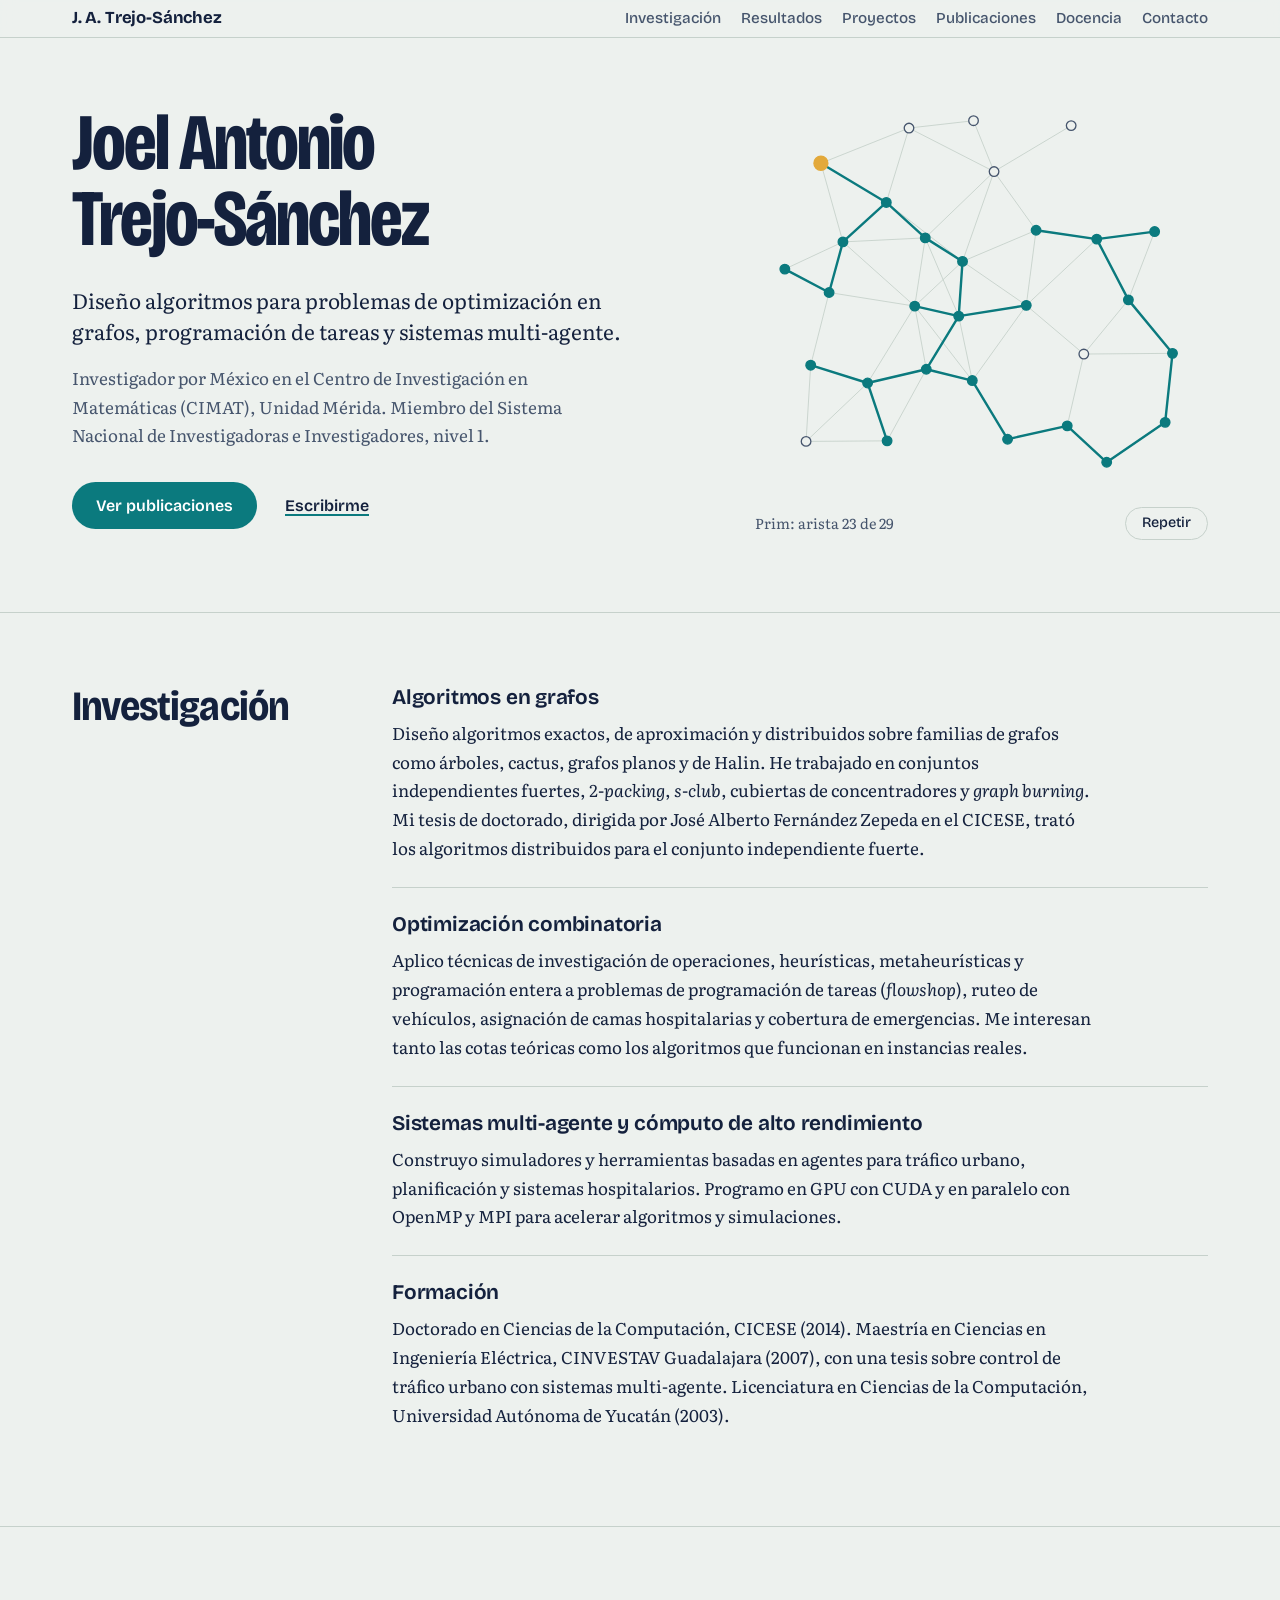
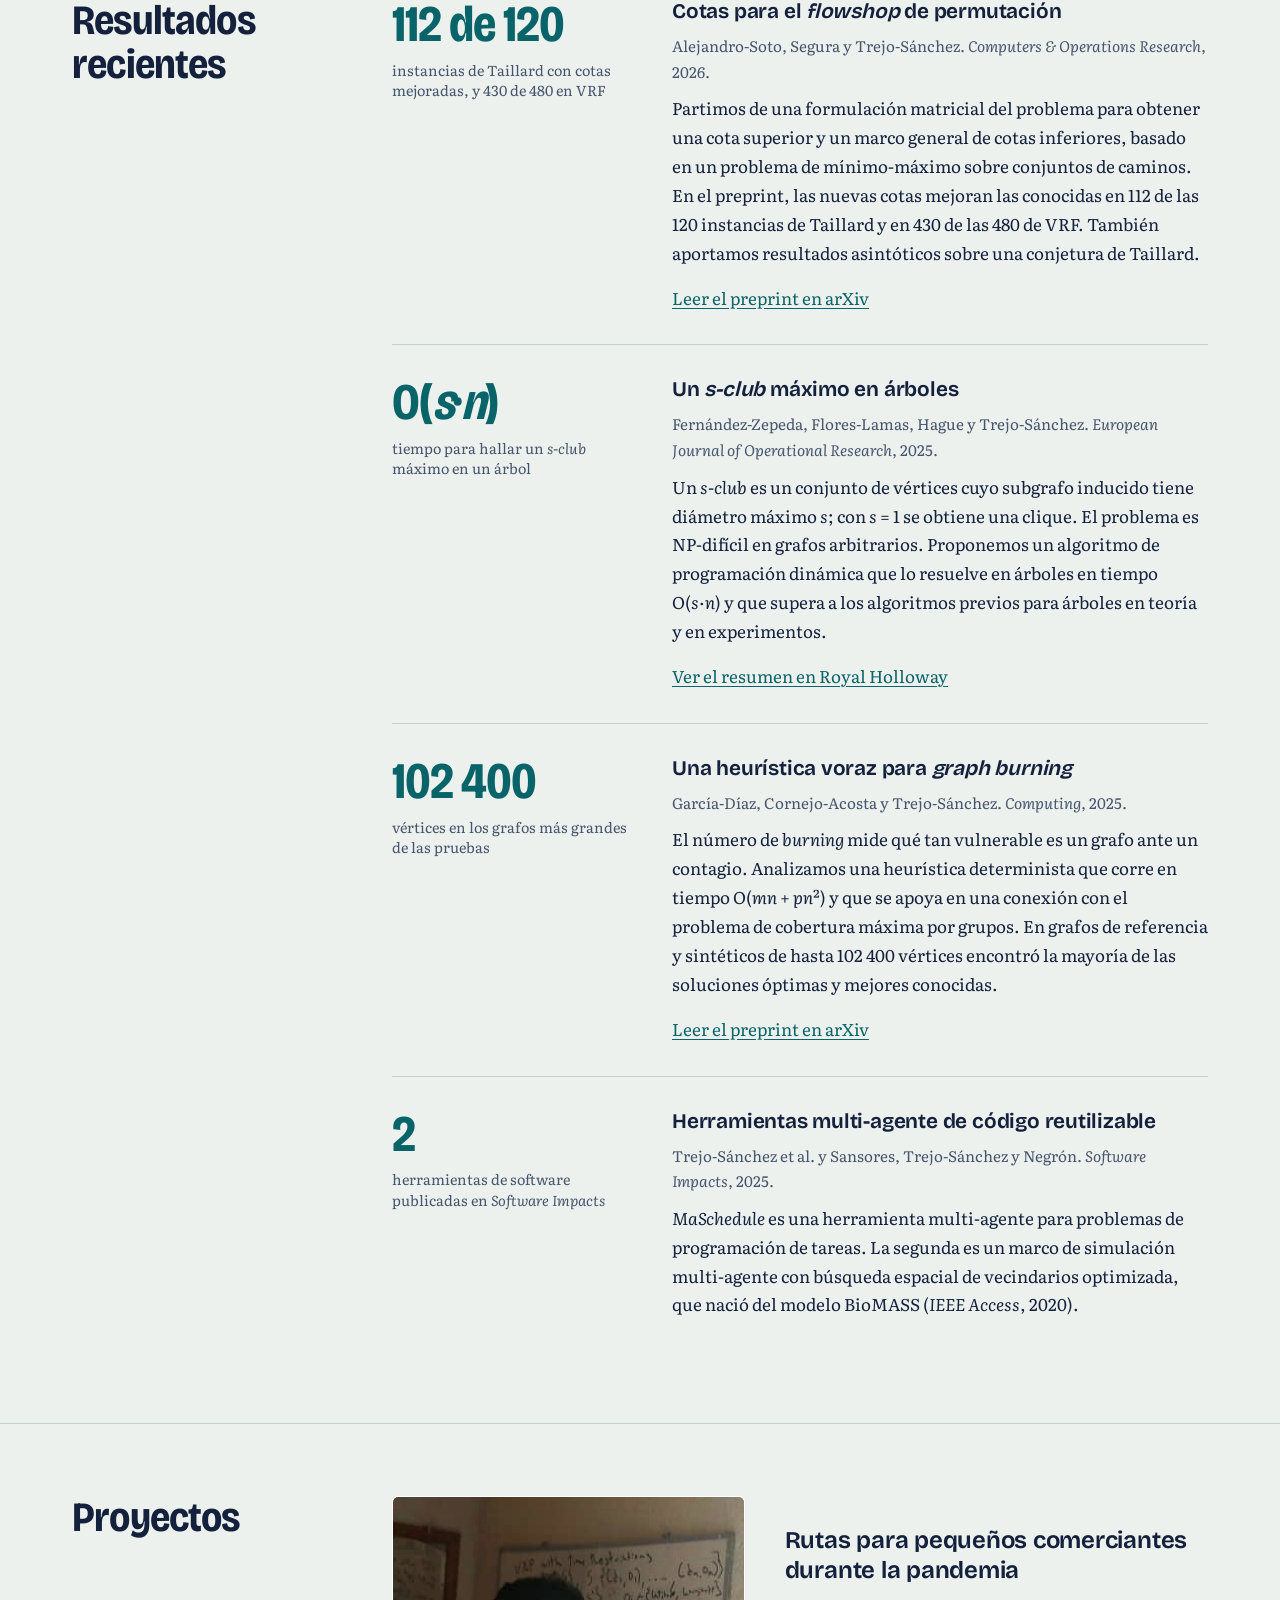
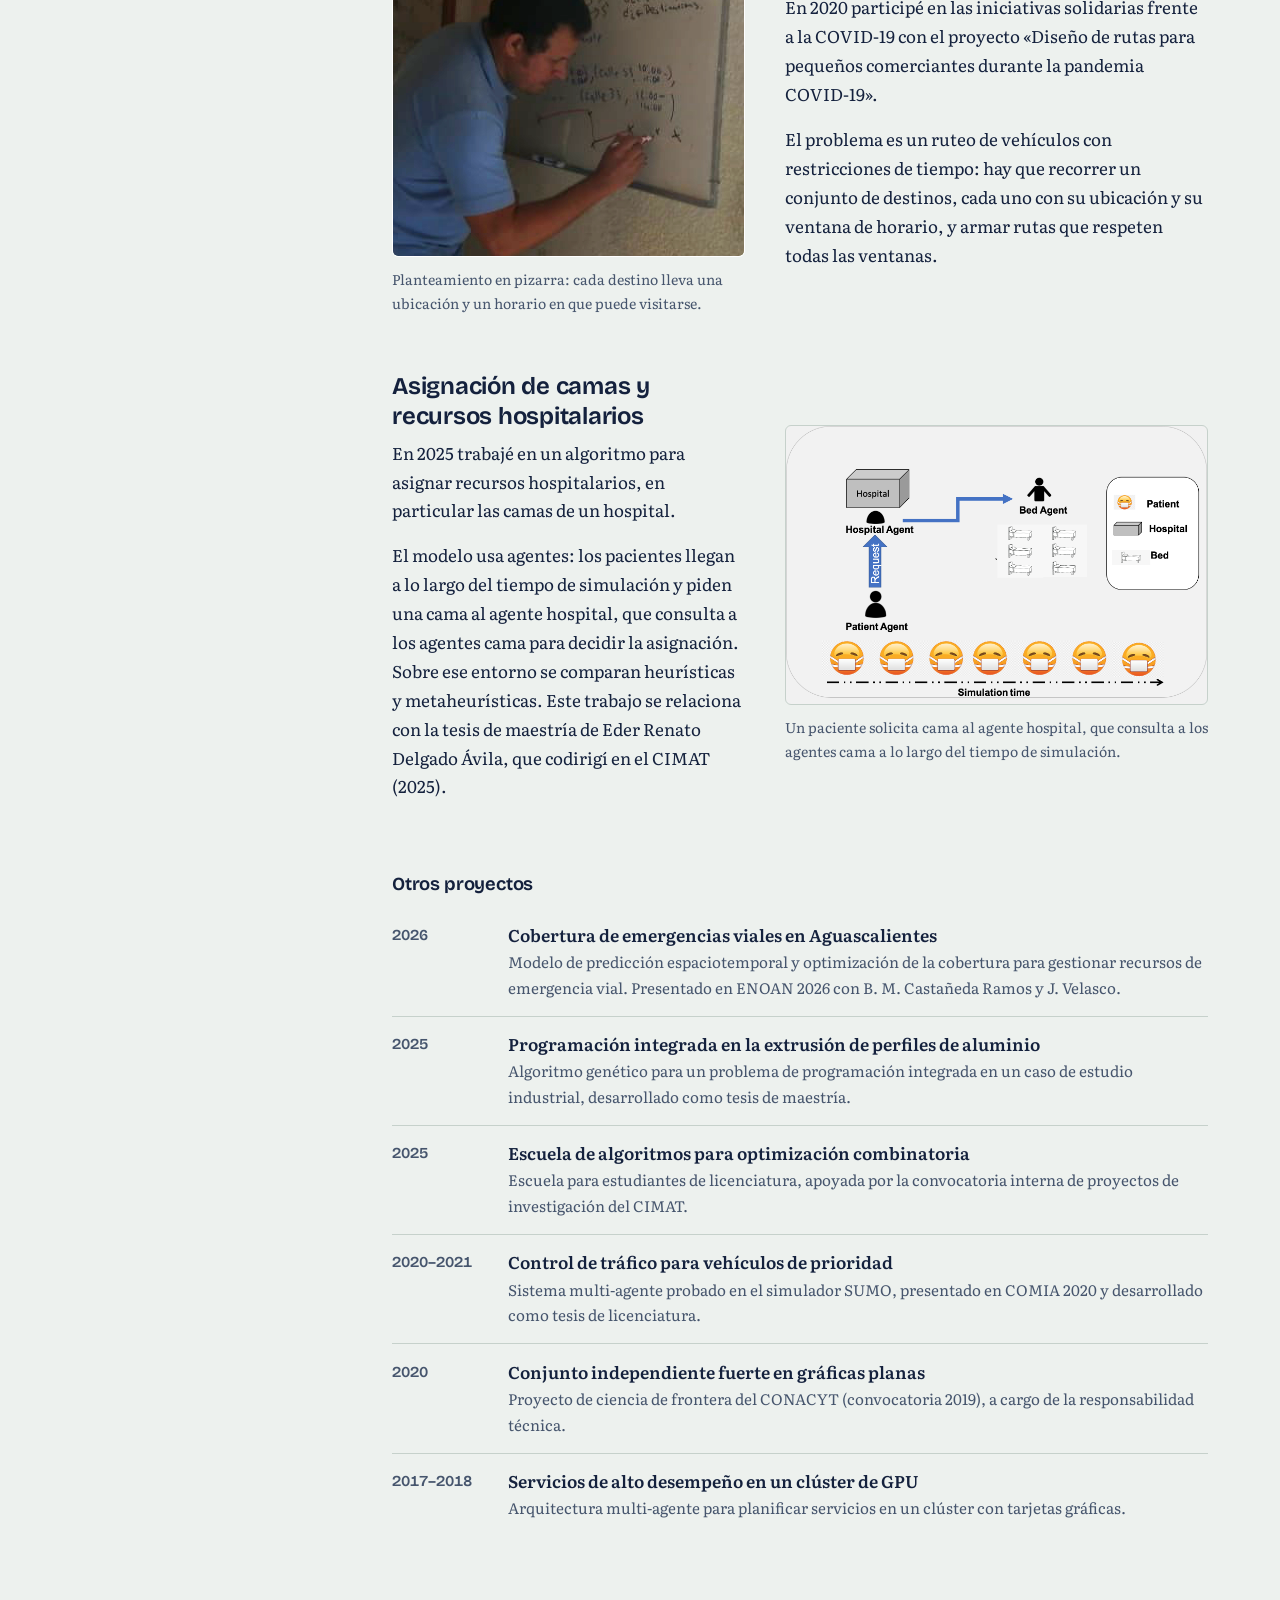
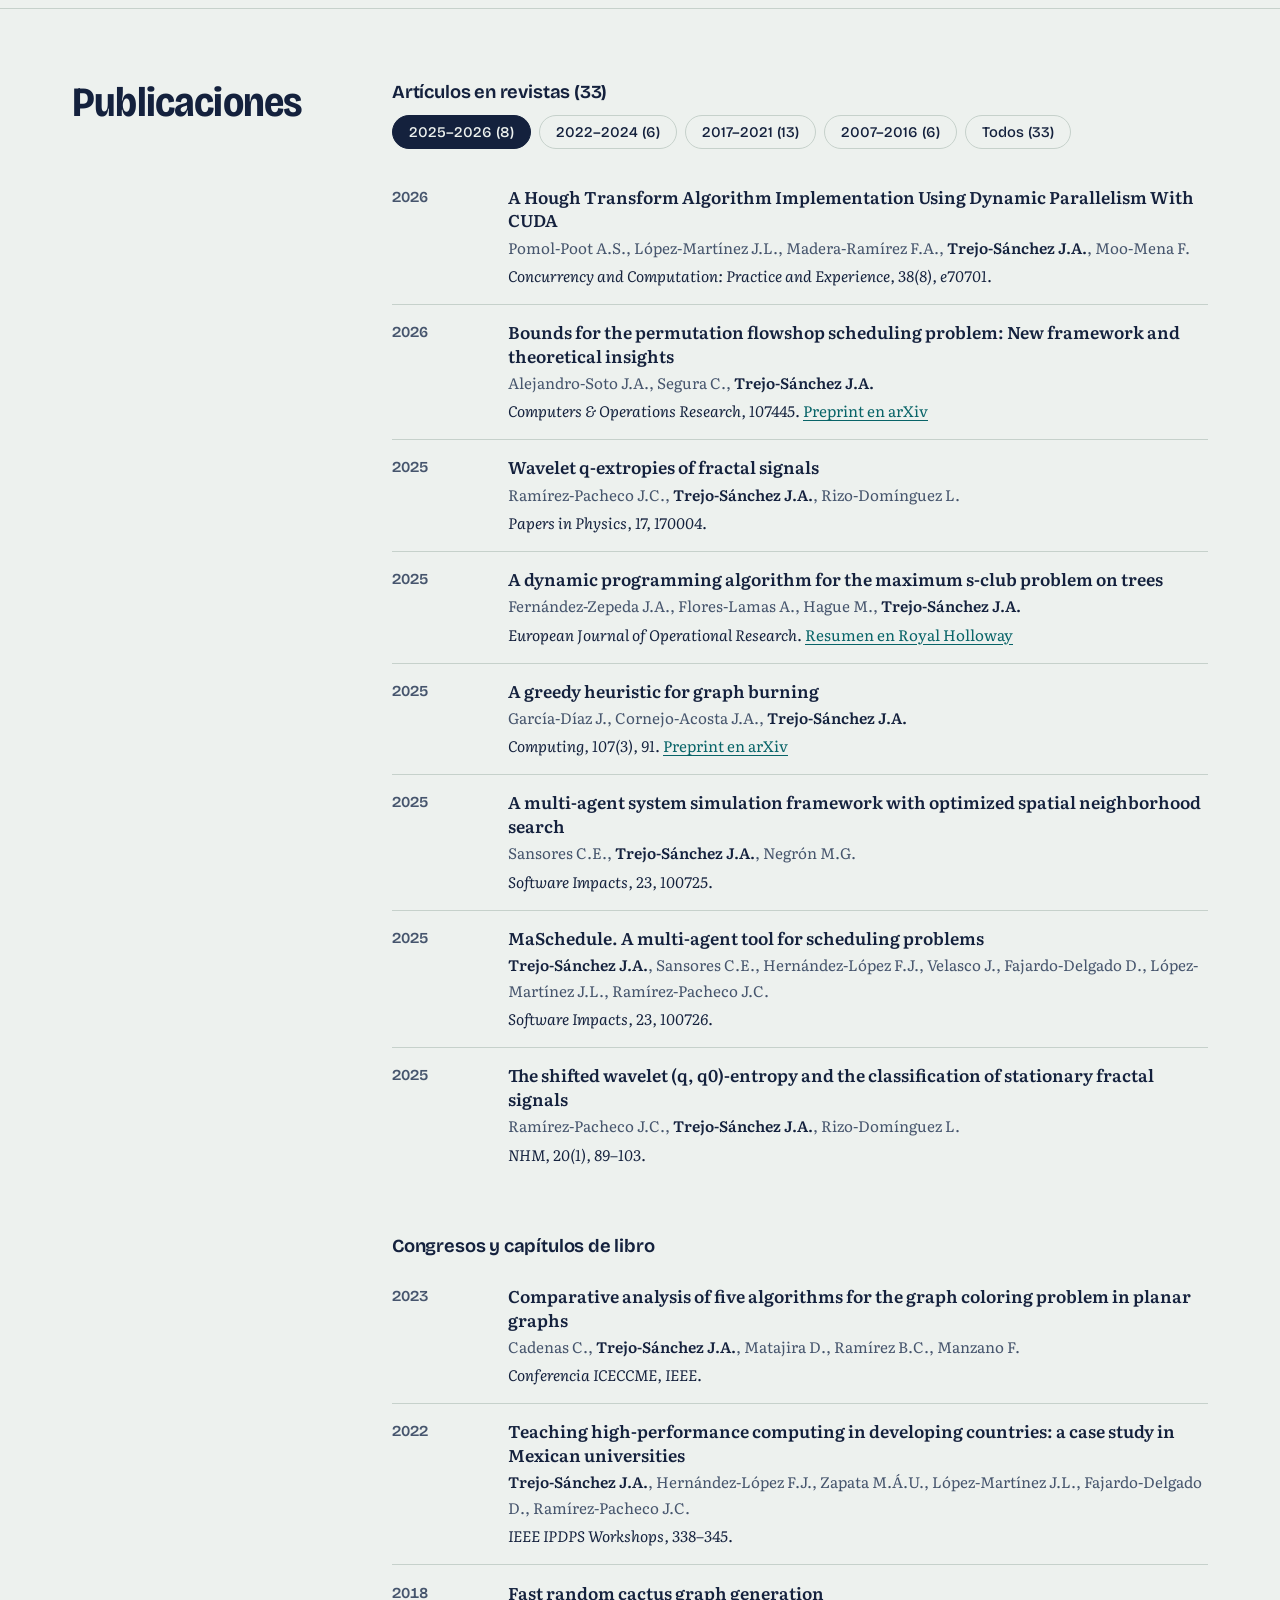
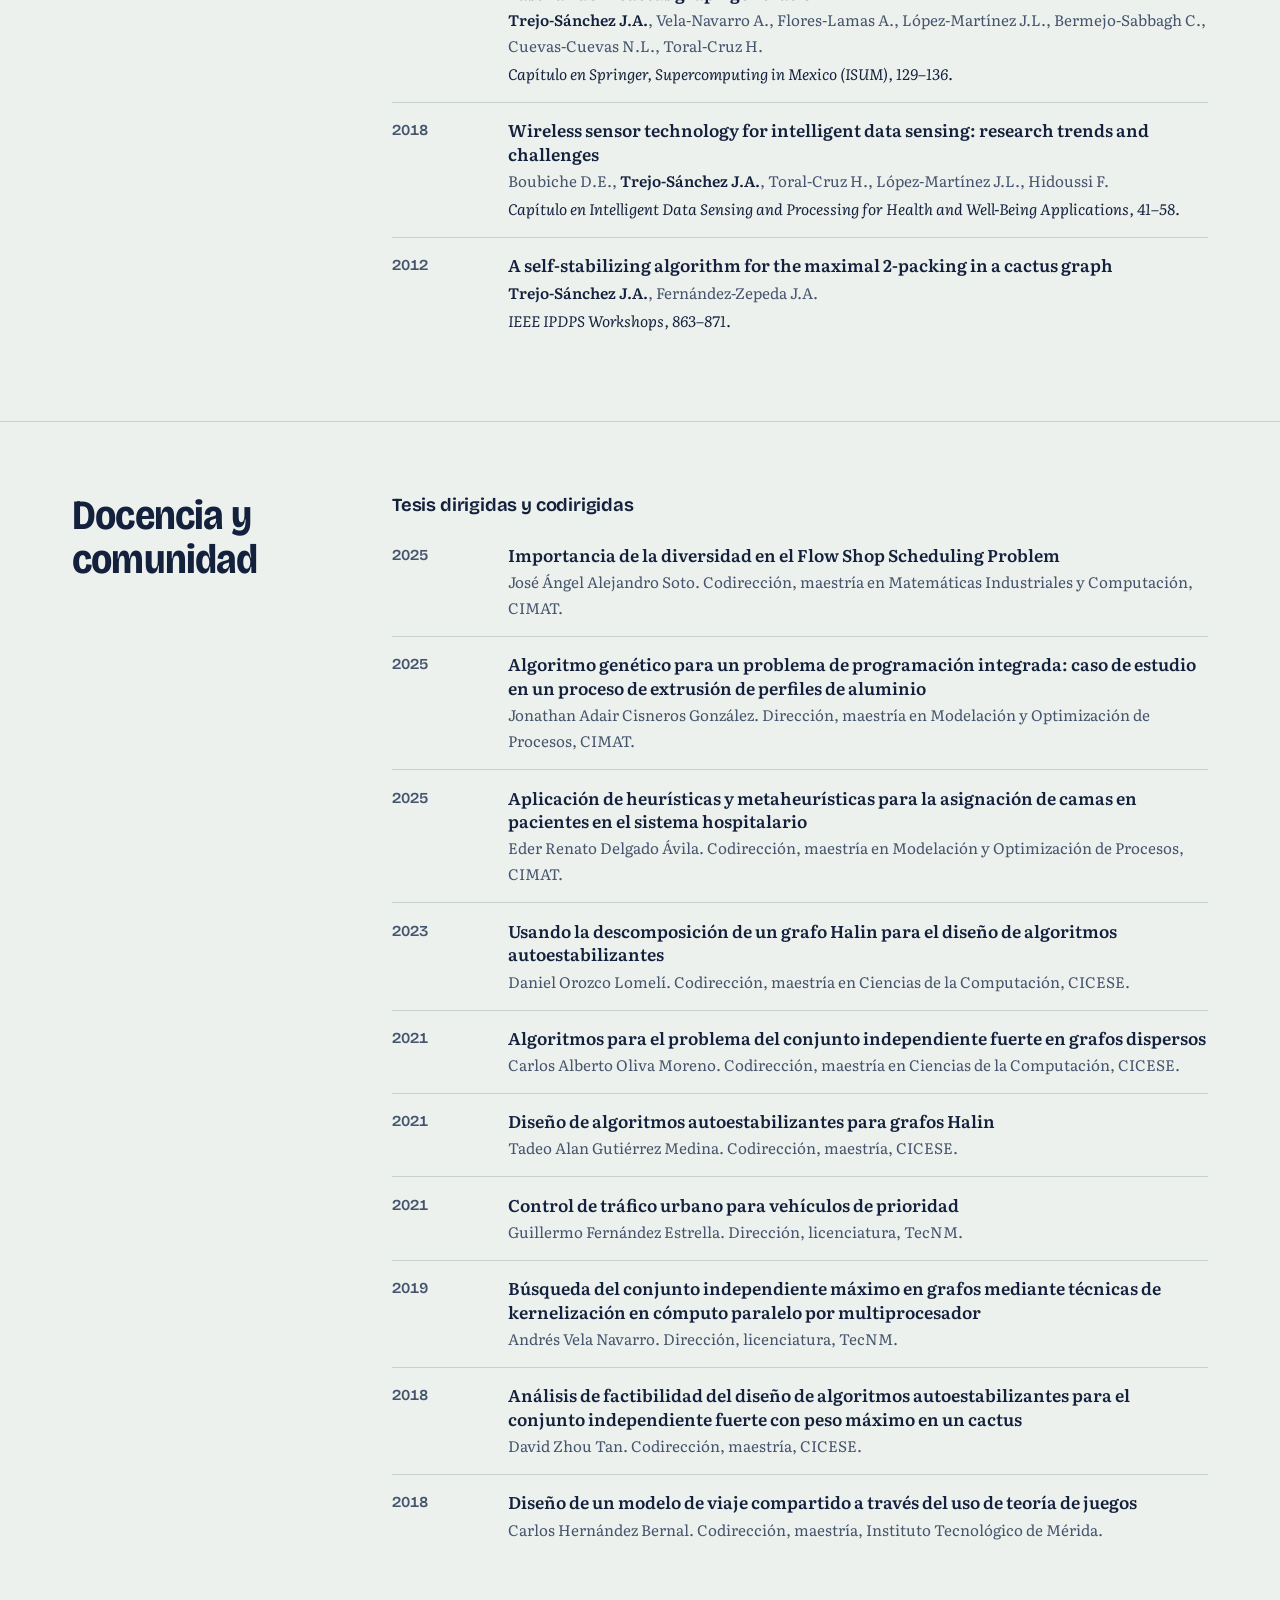
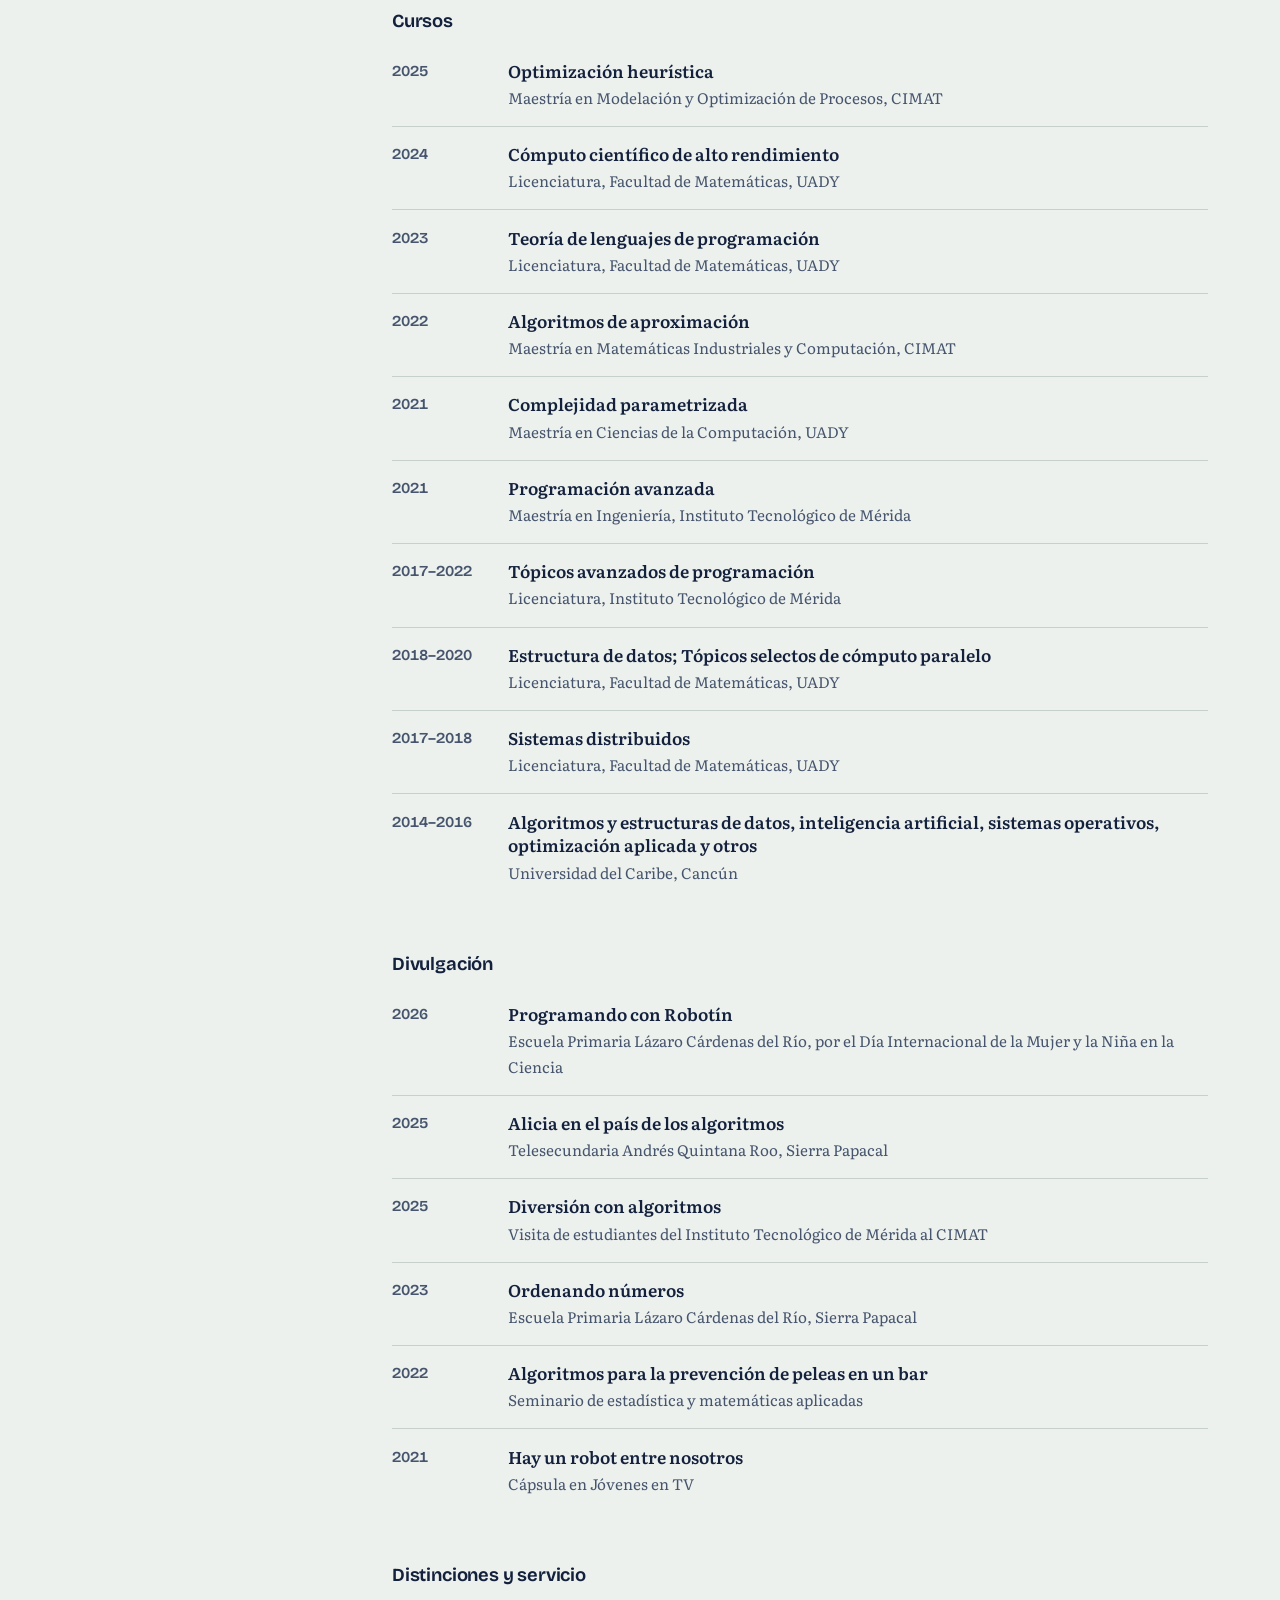
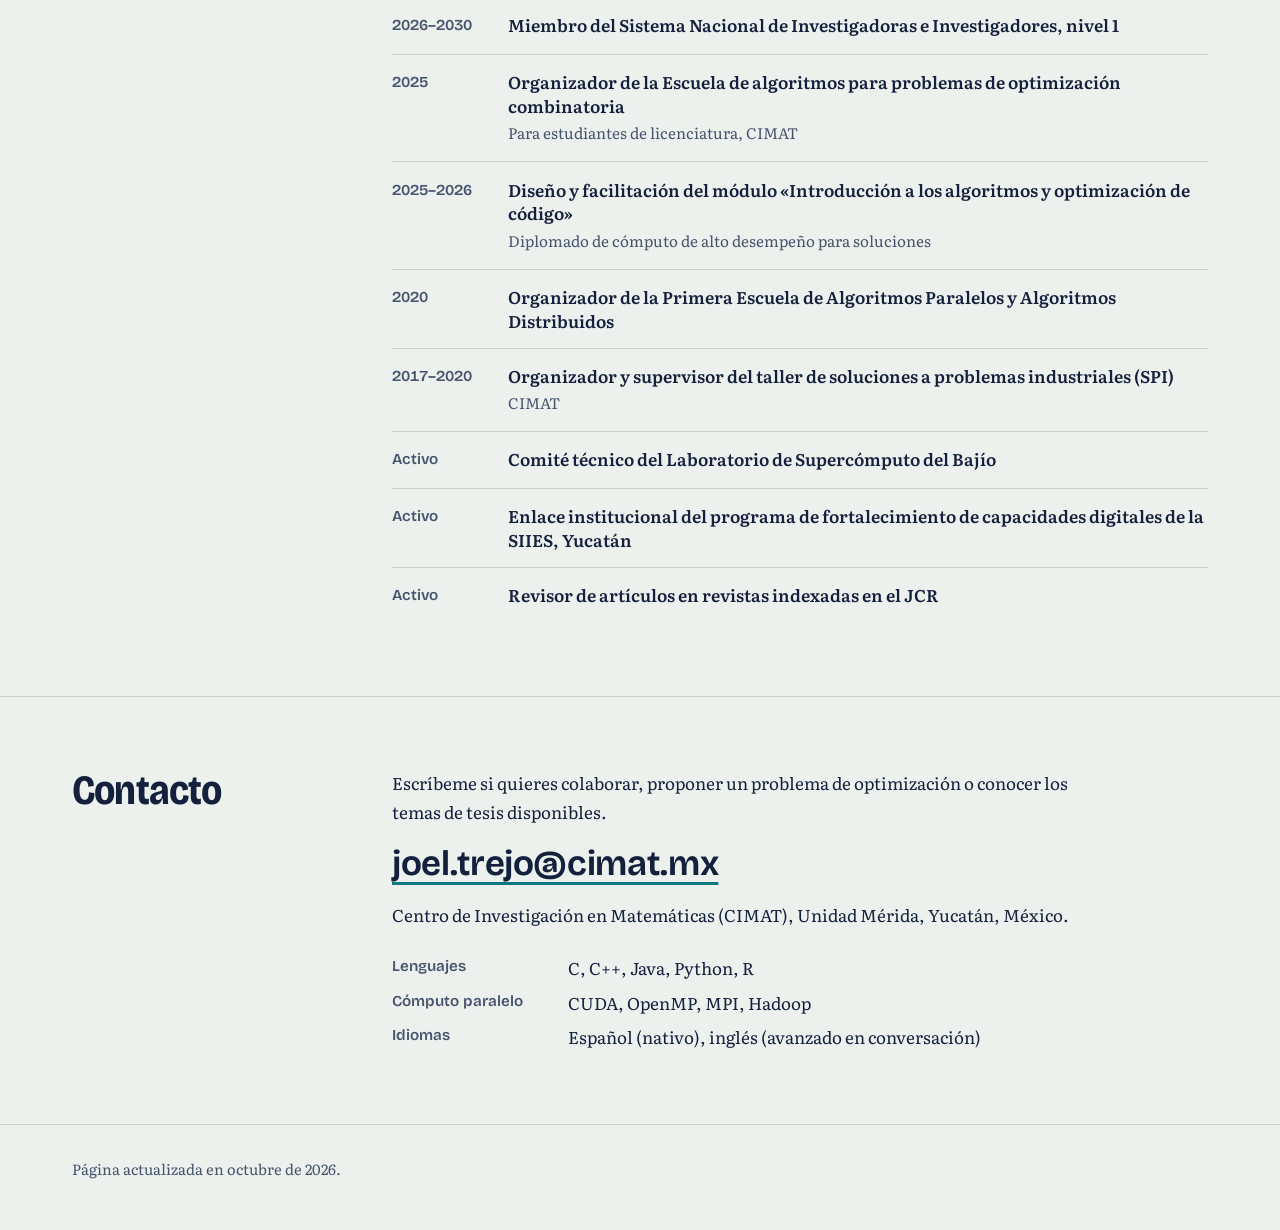
==== index.html @ 97edc744 "Add files via upload" ====
<!doctype html>
<html lang="es">
<head>
<meta charset="utf-8">
<meta name="viewport" content="width=device-width, initial-scale=1">
<title>Joel Antonio Trejo-Sánchez | CIMAT Mérida</title>
<meta name="description" content="Página de Joel Antonio Trejo-Sánchez, investigador del CIMAT Unidad Mérida. Algoritmos en grafos, optimización combinatoria y sistemas multi-agente.">
<meta name="theme-color" content="#EDF1EE" media="(prefers-color-scheme: light)">
<meta name="theme-color" content="#0F1B2D" media="(prefers-color-scheme: dark)">
<meta property="og:title" content="Joel Antonio Trejo-Sánchez">
<meta property="og:description" content="Algoritmos en grafos, optimización combinatoria y sistemas multi-agente. CIMAT Unidad Mérida.">
<meta property="og:type" content="website">
<link rel="icon" href="data:image/svg+xml,%3Csvg xmlns='http://www.w3.org/2000/svg' viewBox='0 0 32 32'%3E%3Crect width='32' height='32' rx='7' fill='%2314213D'/%3E%3Cpath d='M8 22 15 10 24 20M15 10 22 8' stroke='%235CCBCB' stroke-width='2.4' fill='none' stroke-linecap='round'/%3E%3Ccircle cx='8' cy='22' r='3' fill='%23E3A93A'/%3E%3Ccircle cx='15' cy='10' r='3' fill='%235CCBCB'/%3E%3Ccircle cx='24' cy='20' r='3' fill='%235CCBCB'/%3E%3Ccircle cx='22' cy='8' r='3' fill='%235CCBCB'/%3E%3C/svg%3E">
<link rel="preconnect" href="https://fonts.googleapis.com">
<link rel="preconnect" href="https://fonts.gstatic.com" crossorigin>
<link rel="stylesheet" href="https://fonts.googleapis.com/css2?family=Bricolage+Grotesque:opsz,wdth,wght@12..96,75..100,400..800&family=Literata:ital,opsz,wght@0,7..72,400..700;1,7..72,400..600&display=swap">
<script type="application/ld+json">
{"@context":"https://schema.org","@type":"Person","name":"Joel Antonio Trejo-Sánchez","jobTitle":"Investigador por México","affiliation":{"@type":"Organization","name":"Centro de Investigación en Matemáticas (CIMAT), Unidad Mérida"},"email":"mailto:joel.trejo@cimat.mx","knowsAbout":["Algoritmos en grafos","Optimización combinatoria","Sistemas multi-agente","Cómputo de alto rendimiento"]}
</script>
<style>
:root{
  --bg:#EDF1EE; --surface:#F7F9F7; --ink:#14213D; --muted:#46556D; --line:#C6D1CB;
  --teal:#0B7A7E; --teal-ink:#086468; --on-teal:#FFFFFF; --ochre:#E3A93A;
  --serif:"Literata",Georgia,"Times New Roman",serif;
  --sans:"Bricolage Grotesque","Avenir Next","Segoe UI",system-ui,sans-serif;
}
@media (prefers-color-scheme:dark){
  :root{--bg:#0F1B2D;--surface:#162841;--ink:#E8EEF2;--muted:#A9B7C8;--line:#2B3D58;
        --teal:#5CCBCB;--teal-ink:#7DDADA;--on-teal:#0F1B2D;--ochre:#E8B75A;}
}
*{box-sizing:border-box}
html{-webkit-text-size-adjust:100%}
@media (prefers-reduced-motion:no-preference){html{scroll-behavior:smooth}}
body{margin:0;background:var(--bg);color:var(--ink);font:400 1.0625rem/1.7 var(--serif)}
a{color:var(--teal-ink);text-underline-offset:.2em}
a:focus-visible,button:focus-visible{outline:3px solid var(--teal);outline-offset:3px;border-radius:3px}
.wrap{max-width:76rem;margin:0 auto;padding:0 1.25rem}
@media (min-width:44rem){.wrap{padding:0 2.5rem}}
.skip{position:absolute;left:-999px;top:0;background:var(--ink);color:var(--bg);padding:.6rem 1rem;z-index:20}
.skip:focus{left:1rem;top:1rem}

/* barra superior */
.top{position:sticky;top:0;z-index:10;background:color-mix(in srgb,var(--bg) 90%,transparent);
     -webkit-backdrop-filter:blur(8px);backdrop-filter:blur(8px);border-bottom:1px solid var(--line)}
.top .wrap{display:flex;align-items:center;justify-content:space-between;gap:.5rem 1.5rem;flex-wrap:wrap;padding-top:.5rem;padding-bottom:.5rem}
.brand{font:700 1.05rem/1 var(--sans);color:var(--ink);text-decoration:none;letter-spacing:-.01em}
.top ul{display:flex;gap:.25rem 1.25rem;list-style:none;margin:0;padding:0;flex-wrap:wrap;font:500 .95rem/1.4 var(--sans)}
.top li a{color:var(--muted);text-decoration:none;padding:.2rem 0;border-bottom:2px solid transparent}
.top li a:hover{color:var(--ink);border-bottom-color:var(--teal)}

/* portada */
.hero{padding:3.5rem 0 4.5rem}
.hero .wrap{display:grid;gap:2.5rem;align-items:center}
@media (min-width:62rem){.hero .wrap{grid-template-columns:minmax(0,7fr) minmax(0,5fr);gap:3rem}}
h1{font:700 clamp(2.5rem,6.4vw,5rem)/.95 var(--sans);letter-spacing:-.025em;margin:0 0 1.75rem;
   font-variation-settings:"wdth" 80,"opsz" 96}
h1 span{display:block;white-space:nowrap}
.lede{font-size:1.3rem;line-height:1.5;max-width:35rem;margin:0 0 1rem}
.role{color:var(--muted);max-width:35rem;margin:0 0 2rem}
.actions{display:flex;flex-wrap:wrap;gap:1rem 1.75rem;align-items:center}
.btn{display:inline-block;font:600 1rem/1 var(--sans);padding:.95rem 1.5rem;border-radius:999px;
     background:var(--teal);color:var(--on-teal);text-decoration:none}
.btn:hover{background:var(--teal-ink)}
.link{font:600 1rem/1.2 var(--sans);color:var(--ink);text-decoration:underline;
      text-decoration-color:var(--teal);text-decoration-thickness:2px}
.graph{margin:0}
.graph svg{display:block;width:100%;height:auto}
.graph figcaption{display:flex;justify-content:space-between;align-items:center;gap:1rem;
                  margin-top:.75rem;font-size:.9rem;color:var(--muted)}
.graph button{font:500 .9rem/1 var(--sans);background:none;color:var(--ink);border:1px solid var(--line);
              border-radius:999px;padding:.5rem 1rem;cursor:pointer}
.graph button:hover{border-color:var(--teal)}
.e-cand{stroke:var(--line);stroke-width:1}
.e-tree{stroke:var(--teal);stroke-width:2.75;stroke-linecap:round;fill:none}
.n{fill:var(--bg);stroke:var(--muted);stroke-width:1.5}
.n.in{fill:var(--teal);stroke:var(--teal)}
.n.root{fill:var(--ochre);stroke:var(--ochre)}
@media (prefers-reduced-motion:reduce){.graph button{display:none}}

/* secciones */
.sec{padding:4.5rem 0;border-top:1px solid var(--line)}
.sec>.wrap{display:grid;gap:1.75rem 3rem}
@media (min-width:62rem){
  .sec>.wrap{grid-template-columns:minmax(0,3fr) minmax(0,9fr);align-items:start}
  .sec h2{position:sticky;top:5rem}
}
h2{font:700 clamp(1.9rem,3.6vw,2.6rem)/1.05 var(--sans);letter-spacing:-.02em;margin:0;
   font-variation-settings:"wdth" 88,"opsz" 48}
h3{font:650 1.3rem/1.25 var(--sans);letter-spacing:-.01em;margin:0 0 .5rem}
.sec p{margin:0 0 1rem;max-width:44rem}
.sub{font:650 1.15rem/1.2 var(--sans);margin:3.25rem 0 .75rem}
.sub:first-child{margin-top:0}

/* áreas */
.area{padding:1.5rem 0;border-top:1px solid var(--line)}
.area:first-child{border-top:0;padding-top:0}
.area p{margin-bottom:0}

/* resultados */
.res{display:grid;gap:1rem 2.5rem;padding:2rem 0;border-top:1px solid var(--line)}
.res:first-child{border-top:0;padding-top:0}
@media (min-width:48rem){.res{grid-template-columns:15rem minmax(0,1fr)}}
.fig{font:700 clamp(2.2rem,4.6vw,3.2rem)/1 var(--sans);color:var(--teal-ink);letter-spacing:-.02em;
     font-variation-settings:"wdth" 85,"opsz" 72}
.fig small{display:block;font:400 .9rem/1.4 var(--serif);color:var(--muted);letter-spacing:0;margin-top:.6rem;
           font-variation-settings:normal}
.res .meta{color:var(--muted);font-size:.95rem;margin:0 0 .6rem}
.res p:last-child{margin-bottom:0}

/* proyectos */
.feature{display:grid;gap:1.5rem 2.5rem;margin:0 0 3.5rem}
@media (min-width:66rem){
  .feature{grid-template-columns:minmax(0,5fr) minmax(0,6fr);align-items:center}
  .feature.flip .media{order:2}
}
.media{margin:0}
.media img{display:block;width:100%;height:auto;border-radius:6px;border:1px solid var(--line);background:#f1f1f1}
.media img.dim{filter:brightness(1.45) contrast(1.05)}
.media figcaption{font-size:.88rem;color:var(--muted);margin-top:.6rem}
.feature h3{font-size:1.5rem}

/* listas con año */
.tl{list-style:none;margin:0;padding:0}
.tl li{display:grid;grid-template-columns:6.25rem minmax(0,1fr);gap:.25rem 1rem;padding:.95rem 0;border-top:1px solid var(--line)}
.tl li:first-child{border-top:0}
.tl li[hidden]{display:none}
.yr{font:600 .95rem/1.7 var(--sans);color:var(--muted);font-variant-numeric:tabular-nums}
.pub-title{display:block;font-weight:600;line-height:1.4}
.pub-auth{display:block;font-size:.95rem;color:var(--muted);margin-top:.15rem}
.pub-auth strong{color:var(--ink);font-weight:600}
.pub-ven{display:block;font-size:.95rem;margin-top:.15rem}
.chips{display:flex;flex-wrap:wrap;gap:.5rem;margin:0 0 1.25rem}
.chip{font:500 .92rem/1 var(--sans);border:1px solid var(--line);background:transparent;color:var(--ink);
      border-radius:999px;padding:.55rem 1rem;cursor:pointer}
.chip:hover{border-color:var(--teal)}
.chip[aria-pressed="true"]{background:var(--ink);color:var(--bg);border-color:var(--ink)}
.chips:not(.on){display:none}

/* contacto */
.mail{display:inline-block;font:650 clamp(1.5rem,3.4vw,2.2rem)/1.2 var(--sans);letter-spacing:-.01em;
      color:var(--ink);text-decoration-color:var(--teal);text-decoration-thickness:3px;word-break:break-word}
.tools{display:grid;gap:.35rem 2rem;margin:1.5rem 0 0;max-width:44rem}
@media (min-width:44rem){.tools{grid-template-columns:9rem minmax(0,1fr)}}
.tools dt{font:600 .95rem/1.7 var(--sans);color:var(--muted)}
.tools dd{margin:0}
footer{border-top:1px solid var(--line);padding:2rem 0 3rem;color:var(--muted);font-size:.92rem}
</style>
</head>
<body>
<a class="skip" href="#contenido">Saltar al contenido</a>

<nav class="top" aria-label="Secciones">
  <div class="wrap">
    <a class="brand" href="#inicio">J. A. Trejo-Sánchez</a>
    <ul>
      <li><a href="#investigacion">Investigación</a></li>
      <li><a href="#resultados">Resultados</a></li>
      <li><a href="#proyectos">Proyectos</a></li>
      <li><a href="#publicaciones">Publicaciones</a></li>
      <li><a href="#docencia">Docencia</a></li>
      <li><a href="#contacto">Contacto</a></li>
    </ul>
  </div>
</nav>

<main id="contenido">
<header class="hero" id="inicio">
  <div class="wrap">
    <div>
      <h1><span>Joel Antonio</span><span>Trejo-Sánchez</span></h1>
      <p class="lede">Diseño algoritmos para problemas de optimización en grafos, programación de tareas y sistemas multi-agente.</p>
      <p class="role">Investigador por México en el Centro de Investigación en Matemáticas (CIMAT), Unidad Mérida. Miembro del Sistema Nacional de Investigadoras e Investigadores, nivel 1.</p>
      <div class="actions">
        <a class="btn" href="#publicaciones">Ver publicaciones</a>
        <a class="link" href="mailto:joel.trejo@cimat.mx">Escribirme</a>
      </div>
    </div>
    <figure class="graph">
      <svg id="grafo" viewBox="0 0 520 460" role="img"
           aria-label="Grafo con puntos conectados por un árbol de expansión mínima que se dibuja arista por arista con el algoritmo de Prim."></svg>
      <figcaption>
        <span id="grafo-estado" aria-hidden="true">Algoritmo de Prim: árbol de expansión mínima</span>
        <button type="button" id="grafo-repetir">Repetir</button>
      </figcaption>
    </figure>
  </div>
</header>

<section class="sec" id="investigacion" aria-labelledby="h-inv">
  <div class="wrap">
    <h2 id="h-inv">Investigación</h2>
    <div>
      <div class="area">
        <h3>Algoritmos en grafos</h3>
        <p>Diseño algoritmos exactos, de aproximación y distribuidos sobre familias de grafos como árboles, cactus, grafos planos y de Halin. He trabajado en conjuntos independientes fuertes, <i lang="en">2-packing</i>, <i lang="en">s-club</i>, cubiertas de concentradores y <i lang="en">graph burning</i>. Mi tesis de doctorado, dirigida por José Alberto Fernández Zepeda en el CICESE, trató los algoritmos distribuidos para el conjunto independiente fuerte.</p>
      </div>
      <div class="area">
        <h3>Optimización combinatoria</h3>
        <p>Aplico técnicas de investigación de operaciones, heurísticas, metaheurísticas y programación entera a problemas de programación de tareas (<i lang="en">flowshop</i>), ruteo de vehículos, asignación de camas hospitalarias y cobertura de emergencias. Me interesan tanto las cotas teóricas como los algoritmos que funcionan en instancias reales.</p>
      </div>
      <div class="area">
        <h3>Sistemas multi-agente y cómputo de alto rendimiento</h3>
        <p>Construyo simuladores y herramientas basadas en agentes para tráfico urbano, planificación y sistemas hospitalarios. Programo en GPU con CUDA y en paralelo con OpenMP y MPI para acelerar algoritmos y simulaciones.</p>
      </div>
      <div class="area">
        <h3>Formación</h3>
        <p>Doctorado en Ciencias de la Computación, CICESE (2014). Maestría en Ciencias en Ingeniería Eléctrica, CINVESTAV Guadalajara (2007), con una tesis sobre control de tráfico urbano con sistemas multi-agente. Licenciatura en Ciencias de la Computación, Universidad Autónoma de Yucatán (2003).</p>
      </div>
    </div>
  </div>
</section>

<section class="sec" id="resultados" aria-labelledby="h-res">
  <div class="wrap">
    <h2 id="h-res">Resultados recientes</h2>
    <div>
      <article class="res">
        <div class="fig">112 de 120<small>instancias de Taillard con cotas mejoradas, y 430 de 480 en VRF</small></div>
        <div>
          <h3>Cotas para el <i lang="en">flowshop</i> de permutación</h3>
          <p class="meta">Alejandro-Soto, Segura y Trejo-Sánchez. <i lang="en">Computers &amp; Operations Research</i>, 2026.</p>
          <p>Partimos de una formulación matricial del problema para obtener una cota superior y un marco general de cotas inferiores, basado en un problema de mínimo-máximo sobre conjuntos de caminos. En el preprint, las nuevas cotas mejoran las conocidas en 112 de las 120 instancias de Taillard y en 430 de las 480 de VRF. También aportamos resultados asintóticos sobre una conjetura de Taillard.</p>
          <p><a href="https://arxiv.org/abs/2509.23512">Leer el preprint en arXiv</a></p>
        </div>
      </article>
      <article class="res">
        <div class="fig">O(<i>s</i>·<i>n</i>)<small>tiempo para hallar un <i lang="en">s-club</i> máximo en un árbol</small></div>
        <div>
          <h3>Un <i lang="en">s-club</i> máximo en árboles</h3>
          <p class="meta">Fernández-Zepeda, Flores-Lamas, Hague y Trejo-Sánchez. <i lang="en">European Journal of Operational Research</i>, 2025.</p>
          <p>Un <i lang="en">s-club</i> es un conjunto de vértices cuyo subgrafo inducido tiene diámetro máximo <i>s</i>; con <i>s</i> = 1 se obtiene una clique. El problema es NP-difícil en grafos arbitrarios. Proponemos un algoritmo de programación dinámica que lo resuelve en árboles en tiempo O(<i>s</i>·<i>n</i>) y que supera a los algoritmos previos para árboles en teoría y en experimentos.</p>
          <p><a href="https://pure.royalholloway.ac.uk/en/publications/a-dynamic-programming-algorithm-for-the-maximum-s-club-problem-on/">Ver el resumen en Royal Holloway</a></p>
        </div>
      </article>
      <article class="res">
        <div class="fig">102 400<small>vértices en los grafos más grandes de las pruebas</small></div>
        <div>
          <h3>Una heurística voraz para <i lang="en">graph burning</i></h3>
          <p class="meta">García-Díaz, Cornejo-Acosta y Trejo-Sánchez. <i lang="en">Computing</i>, 2025.</p>
          <p>El número de <i lang="en">burning</i> mide qué tan vulnerable es un grafo ante un contagio. Analizamos una heurística determinista que corre en tiempo O(<i>mn</i> + <i>pn</i>²) y que se apoya en una conexión con el problema de cobertura máxima por grupos. En grafos de referencia y sintéticos de hasta 102 400 vértices encontró la mayoría de las soluciones óptimas y mejores conocidas.</p>
          <p><a href="https://arxiv.org/abs/2401.07577">Leer el preprint en arXiv</a></p>
        </div>
      </article>
      <article class="res">
        <div class="fig">2<small>herramientas de software publicadas en <i lang="en">Software Impacts</i></small></div>
        <div>
          <h3>Herramientas multi-agente de código reutilizable</h3>
          <p class="meta">Trejo-Sánchez et al. y Sansores, Trejo-Sánchez y Negrón. <i lang="en">Software Impacts</i>, 2025.</p>
          <p><i lang="en">MaSchedule</i> es una herramienta multi-agente para problemas de programación de tareas. La segunda es un marco de simulación multi-agente con búsqueda espacial de vecindarios optimizada, que nació del modelo BioMASS (<i lang="en">IEEE Access</i>, 2020).</p>
        </div>
      </article>
    </div>
  </div>
</section>

<section class="sec" id="proyectos" aria-labelledby="h-pro">
  <div class="wrap">
    <h2 id="h-pro">Proyectos</h2>
    <div>
      <article class="feature">
        <figure class="media">
          <img class="dim" src="img/pizarra-vrp.png" width="694" height="710" loading="lazy"
               alt="Pizarra con el planteamiento de un problema de ruteo de vehículos con restricciones de tiempo: un conjunto de destinos, cada uno con su ubicación y su ventana de horario.">
          <figcaption>Planteamiento en pizarra: cada destino lleva una ubicación y un horario en que puede visitarse.</figcaption>
        </figure>
        <div>
          <h3>Rutas para pequeños comerciantes durante la pandemia</h3>
          <p>En 2020 participé en las iniciativas solidarias frente a la COVID-19 con el proyecto «Diseño de rutas para pequeños comerciantes durante la pandemia COVID-19».</p>
          <p>El problema es un ruteo de vehículos con restricciones de tiempo: hay que recorrer un conjunto de destinos, cada uno con su ubicación y su ventana de horario, y armar rutas que respeten todas las ventanas.</p>
        </div>
      </article>

      <article class="feature flip">
        <figure class="media">
          <img src="img/hospital-multiagente.png" width="1632" height="1077" loading="lazy"
               alt="Diagrama del simulador multi-agente hospitalario: un agente paciente envía una solicitud al agente hospital, que consulta a los agentes cama, mientras avanza el tiempo de simulación.">
          <figcaption>Un paciente solicita cama al agente hospital, que consulta a los agentes cama a lo largo del tiempo de simulación.</figcaption>
        </figure>
        <div>
          <h3>Asignación de camas y recursos hospitalarios</h3>
          <p>En 2025 trabajé en un algoritmo para asignar recursos hospitalarios, en particular las camas de un hospital.</p>
          <p>El modelo usa agentes: los pacientes llegan a lo largo del tiempo de simulación y piden una cama al agente hospital, que consulta a los agentes cama para decidir la asignación. Sobre ese entorno se comparan heurísticas y metaheurísticas. Este trabajo se relaciona con la tesis de maestría de Eder Renato Delgado Ávila, que codirigí en el CIMAT (2025).</p>
        </div>
      </article>

      <h3 class="sub">Otros proyectos</h3>
      <ol class="tl">
<li><span class="yr">2026</span><div><span class="pub-title">Cobertura de emergencias viales en Aguascalientes</span><span class="pub-auth">Modelo de predicción espaciotemporal y optimización de la cobertura para gestionar recursos de emergencia vial. Presentado en ENOAN 2026 con B. M. Castañeda Ramos y J. Velasco.</span></div></li>
<li><span class="yr">2025</span><div><span class="pub-title">Programación integrada en la extrusión de perfiles de aluminio</span><span class="pub-auth">Algoritmo genético para un problema de programación integrada en un caso de estudio industrial, desarrollado como tesis de maestría.</span></div></li>
<li><span class="yr">2025</span><div><span class="pub-title">Escuela de algoritmos para optimización combinatoria</span><span class="pub-auth">Escuela para estudiantes de licenciatura, apoyada por la convocatoria interna de proyectos de investigación del CIMAT.</span></div></li>
<li><span class="yr">2020–2021</span><div><span class="pub-title">Control de tráfico para vehículos de prioridad</span><span class="pub-auth">Sistema multi-agente probado en el simulador SUMO, presentado en COMIA 2020 y desarrollado como tesis de licenciatura.</span></div></li>
<li><span class="yr">2020</span><div><span class="pub-title">Conjunto independiente fuerte en gráficas planas</span><span class="pub-auth">Proyecto de ciencia de frontera del CONACYT (convocatoria 2019), a cargo de la responsabilidad técnica.</span></div></li>
<li><span class="yr">2017–2018</span><div><span class="pub-title">Servicios de alto desempeño en un clúster de GPU</span><span class="pub-auth">Arquitectura multi-agente para planificar servicios en un clúster con tarjetas gráficas.</span></div></li>
      </ol>
    </div>
  </div>
</section>

<section class="sec" id="publicaciones" aria-labelledby="h-pub">
  <div class="wrap">
    <h2 id="h-pub">Publicaciones</h2>
    <div>
      <h3 class="sub">Artículos en revistas (33)</h3>
      <div class="chips" id="filtros" role="group" aria-label="Filtrar artículos por periodo">
        <button type="button" class="chip" data-f="reciente" aria-pressed="true">2025–2026 (8)</button>
        <button type="button" class="chip" data-f="2022-2024" aria-pressed="false">2022–2024 (6)</button>
        <button type="button" class="chip" data-f="2017-2021" aria-pressed="false">2017–2021 (13)</button>
        <button type="button" class="chip" data-f="antes" aria-pressed="false">2007–2016 (6)</button>
        <button type="button" class="chip" data-f="todas" aria-pressed="false">Todos (33)</button>
      </div>
      <ol class="tl" id="lista-revistas">
<li data-p="reciente"><span class="yr">2026</span><div><span class="pub-title" lang="en">A Hough Transform Algorithm Implementation Using Dynamic Parallelism With CUDA</span><span class="pub-auth">Pomol-Poot A.S., López-Martínez J.L., Madera-Ramírez F.A., <strong>Trejo-Sánchez J.A.</strong>, Moo-Mena F.</span><span class="pub-ven"><i lang="en">Concurrency and Computation: Practice and Experience, 38(8), e70701</i>.</span></div></li>
<li data-p="reciente"><span class="yr">2026</span><div><span class="pub-title" lang="en">Bounds for the permutation flowshop scheduling problem: New framework and theoretical insights</span><span class="pub-auth">Alejandro-Soto J.A., Segura C., <strong>Trejo-Sánchez J.A.</strong></span><span class="pub-ven"><i lang="en">Computers &amp; Operations Research, 107445</i>. <a href="https://arxiv.org/abs/2509.23512">Preprint en arXiv</a></span></div></li>
<li data-p="reciente"><span class="yr">2025</span><div><span class="pub-title" lang="en">Wavelet q-extropies of fractal signals</span><span class="pub-auth">Ramírez-Pacheco J.C., <strong>Trejo-Sánchez J.A.</strong>, Rizo-Domínguez L.</span><span class="pub-ven"><i lang="en">Papers in Physics, 17, 170004</i>.</span></div></li>
<li data-p="reciente"><span class="yr">2025</span><div><span class="pub-title" lang="en">A dynamic programming algorithm for the maximum s-club problem on trees</span><span class="pub-auth">Fernández-Zepeda J.A., Flores-Lamas A., Hague M., <strong>Trejo-Sánchez J.A.</strong></span><span class="pub-ven"><i lang="en">European Journal of Operational Research</i>. <a href="https://pure.royalholloway.ac.uk/en/publications/a-dynamic-programming-algorithm-for-the-maximum-s-club-problem-on/">Resumen en Royal Holloway</a></span></div></li>
<li data-p="reciente"><span class="yr">2025</span><div><span class="pub-title" lang="en">A greedy heuristic for graph burning</span><span class="pub-auth">García-Díaz J., Cornejo-Acosta J.A., <strong>Trejo-Sánchez J.A.</strong></span><span class="pub-ven"><i lang="en">Computing, 107(3), 91</i>. <a href="https://arxiv.org/abs/2401.07577">Preprint en arXiv</a></span></div></li>
<li data-p="reciente"><span class="yr">2025</span><div><span class="pub-title" lang="en">A multi-agent system simulation framework with optimized spatial neighborhood search</span><span class="pub-auth">Sansores C.E., <strong>Trejo-Sánchez J.A.</strong>, Negrón M.G.</span><span class="pub-ven"><i lang="en">Software Impacts, 23, 100725</i>.</span></div></li>
<li data-p="reciente"><span class="yr">2025</span><div><span class="pub-title" lang="en">MaSchedule. A multi-agent tool for scheduling problems</span><span class="pub-auth"><strong>Trejo-Sánchez J.A.</strong>, Sansores C.E., Hernández-López F.J., Velasco J., Fajardo-Delgado D., López-Martínez J.L., Ramírez-Pacheco J.C.</span><span class="pub-ven"><i lang="en">Software Impacts, 23, 100726</i>.</span></div></li>
<li data-p="reciente"><span class="yr">2025</span><div><span class="pub-title" lang="en">The shifted wavelet (q, q0)-entropy and the classification of stationary fractal signals</span><span class="pub-auth">Ramírez-Pacheco J.C., <strong>Trejo-Sánchez J.A.</strong>, Rizo-Domínguez L.</span><span class="pub-ven"><i lang="en">NHM, 20(1), 89–103</i>.</span></div></li>
<li data-p="2022-2024"><span class="yr">2024</span><div><span class="pub-title" lang="en">Implementation and evaluation of two parallel computational models for the simulation of a long haul DWDM system limited by FWM</span><span class="pub-auth">Sánchez-Lara R., López-Martínez J.L., <strong>Trejo-Sánchez J.A.</strong>, Offerhaus H.L., Álvarez-Chávez J.A.</span><span class="pub-ven"><i lang="en">Concurrency and Computation: Practice and Experience</i>.</span></div></li>
<li data-p="2022-2024"><span class="yr">2023</span><div><span class="pub-title" lang="en">Crossing edge minimization in radial outerplanar layered graphs using segment paths</span><span class="pub-auth">Madera-Ramírez F., <strong>Trejo-Sánchez J.A.</strong>, López-Martínez J.L., Ríos-Martínez J.</span><span class="pub-ven"><i lang="en">Optimization Methods and Software</i>.</span></div></li>
<li data-p="2022-2024"><span class="yr">2023</span><div><span class="pub-title" lang="en">A fast approximation algorithm for the maximum 2-packing set problem on planar graphs</span><span class="pub-auth"><strong>Trejo-Sánchez J.A.</strong>, Madera-Ramírez F.A., Fernández-Zepeda J.A., López-Martínez J.L., Flores-Lamas A.</span><span class="pub-ven"><i lang="en">Optimization Letters, 17(6), 1435–1454</i>.</span></div></li>
<li data-p="2022-2024"><span class="yr">2023</span><div><span class="pub-title" lang="en">Agent coalitions for load balancing in cloud data centers</span><span class="pub-auth">Gutiérrez-García J.O., <strong>Trejo-Sánchez J.A.</strong>, Fajardo-Delgado D.</span><span class="pub-ven"><i lang="en">Journal of Parallel and Distributed Computing</i>.</span></div></li>
<li data-p="2022-2024"><span class="yr">2022</span><div><span class="pub-title" lang="en">Approximation algorithm for the minimum hub cover set problem</span><span class="pub-auth"><strong>Trejo-Sánchez J.A.</strong>, Sansores-Pérez C.E., García-Díaz J., Fernández-Zepeda J.A.</span><span class="pub-ven"><i lang="en">IEEE Access, 10, 51419–51427</i>.</span></div></li>
<li data-p="2022-2024"><span class="yr">2022</span><div><span class="pub-title" lang="en">Stable matching of users in a ridesharing model</span><span class="pub-auth">Fajardo-Delgado D., Hernández-Bernal C., Sánchez-Cervantes M.G., <strong>Trejo-Sánchez J.A.</strong>, Espinosa-Curiel I.E., Molinar-Solís J.E.</span><span class="pub-ven"><i lang="en">Applied Sciences, 12(15), 7797</i>.</span></div></li>
<li data-p="2017-2021"><span class="yr">2021</span><div><span class="pub-title" lang="en">An immersed boundary neural network for solving elliptic equations with singular forces on arbitrary domains</span><span class="pub-auth">Balam R.I., Hernández-López F., <strong>Trejo-Sánchez J.</strong>, Zapata M.U.</span><span class="pub-ven"><i lang="en">Mathematical Biosciences and Engineering, 18(1), 22–56</i>.</span></div></li>
<li data-p="2017-2021"><span class="yr">2020</span><div><span class="pub-title" lang="en">Panorama construction using binary trees</span><span class="pub-auth">Hernández-López F.J., <strong>Trejo-Sánchez J.A.</strong>, Rivera M.</span><span class="pub-ven"><i lang="en">Signal, Image and Video Processing, 14(4), 839–846</i>.</span></div></li>
<li data-p="2017-2021"><span class="yr">2020</span><div><span class="pub-title" lang="en">BioMASS, a spatial model for situated multiagent systems that optimizes neighborhood search</span><span class="pub-auth">Sansores-Pérez C.E., <strong>Trejo-Sánchez J.A.</strong></span><span class="pub-ven"><i lang="en">IEEE Access, 8, 120282–120294</i>.</span></div></li>
<li data-p="2017-2021"><span class="yr">2020</span><div><span class="pub-title" lang="en">A distributed algorithm for a maximal 2-packing set in Halin graphs</span><span class="pub-auth">Flores-Lamas A., Fernández-Zepeda J.A., <strong>Trejo-Sánchez J.A.</strong></span><span class="pub-ven"><i lang="en">Journal of Parallel and Distributed Computing</i>.</span></div></li>
<li data-p="2017-2021"><span class="yr">2020</span><div><span class="pub-title" lang="en">A genetic algorithm for the maximum 2-packing set problem</span><span class="pub-auth"><strong>Trejo-Sánchez J.A.</strong>, Fajardo-Delgado D., Gutiérrez-García J.O.</span><span class="pub-ven"><i lang="en">International Journal of Applied Mathematics and Computer Science, 30(1), 173–184</i>.</span></div></li>
<li data-p="2017-2021"><span class="yr">2018</span><div><span class="pub-title" lang="en">Algorithm to find a maximum 2-packing set in a cactus</span><span class="pub-auth">Flores-Lamas A., Fernández-Zepeda J.A., <strong>Trejo-Sánchez J.A.</strong></span><span class="pub-ven"><i lang="en">Theoretical Computer Science, 725, 31–51</i>.</span></div></li>
<li data-p="2017-2021"><span class="yr">2018</span><div><span class="pub-title" lang="en">A multi-agent architecture for scheduling of high performance services in a GPU cluster</span><span class="pub-auth"><strong>Trejo-Sánchez J.A.</strong>, López-Martínez J.L., Gutiérrez-García J.O., Ramírez-Pacheco J.C., Fajardo-Delgado D.</span><span class="pub-ven"><i lang="en">International Journal of Combinatorial Optimization Problems and Informatics, 9(1), 12–22</i>.</span></div></li>
<li data-p="2017-2021"><span class="yr">2018</span><div><span class="pub-title" lang="en">Simulation of an inelastic dispersive phenomenon: stimulated Brillouin scattering in a single-mode fiber segment through parallelism</span><span class="pub-auth">Sánchez-Lara R., <strong>Trejo-Sánchez J.A.</strong>, López-Martínez J.L., Álvarez-Chávez J.A.</span><span class="pub-ven"><i lang="en">The Journal of Supercomputing</i>.</span></div></li>
<li data-p="2017-2021"><span class="yr">2018</span><div><span class="pub-title" lang="en">A parallel algorithm for the counting of ellipses present in conglomerates using GPU</span><span class="pub-auth">Yam-Uicab R., López-Martínez J., Llanes-Castro E., Narváez-Díaz L., <strong>Trejo-Sánchez J.</strong></span><span class="pub-ven"><i lang="en">Mathematical Problems in Engineering</i>.</span></div></li>
<li data-p="2017-2021"><span class="yr">2017</span><div><span class="pub-title" lang="en">A self-stabilizing algorithm for a maximal 2-packing in a cactus graph under any scheduler</span><span class="pub-auth"><strong>Trejo-Sánchez J.A.</strong>, Fernández-Zepeda J.A., Ramírez-Pacheco J.C.</span><span class="pub-ven"><i lang="en">International Journal of Foundations of Computer Science, 28(08), 1021–1045</i>.</span></div></li>
<li data-p="2017-2021"><span class="yr">2017</span><div><span class="pub-title" lang="en">Application of mathematical symmetrical group theory in the creation process of digital holograms</span><span class="pub-auth">Pérez-Ramírez A., Guerrero-Juk J., Sánchez-Lara R., <strong>Trejo-Sánchez J.A.</strong>, de la Cruz-May L.</span><span class="pub-ven"><i lang="en">Mathematical Problems in Engineering</i>.</span></div></li>
<li data-p="2017-2021"><span class="yr">2017</span><div><span class="pub-title" lang="en">Classification of fractal signals using two-parameter non-extensive wavelet entropy</span><span class="pub-auth">Ramírez-Pacheco J.C., <strong>Trejo-Sánchez J.A.</strong>, Cortez-González J., Palacio R.R.</span><span class="pub-ven"><i lang="en">Entropy</i>.</span></div></li>
<li data-p="2017-2021"><span class="yr">2017</span><div><span class="pub-title" lang="en">A fast Hough transform algorithm for straight lines detection in an image using GPU parallel computing with CUDA-C</span><span class="pub-auth">Yam-Uicab R., López-Martínez J.L., <strong>Trejo-Sánchez J.A.</strong>, Hidalgo-Silva H., González-Segura S.</span><span class="pub-ven"><i lang="en">The Journal of Supercomputing</i>.</span></div></li>
<li data-p="antes"><span class="yr">2016</span><div><span class="pub-title" lang="en">A nonextensive wavelet (q, q0)-entropy for 1/fα signals</span><span class="pub-auth">Ramírez-Pacheco J.C., Rizo-Domínguez L., <strong>Trejo-Sánchez J.A.</strong>, Cortez-González J.</span><span class="pub-ven"><i lang="en">Revista Mexicana de Física</i>.</span></div></li>
<li data-p="antes"><span class="yr">2012</span><div><span class="pub-title" lang="en">Wavelet q-Fisher information for scaling signal analysis</span><span class="pub-auth">Ramírez-Pacheco J., Torres-Román D., Argáez-Xool J., Rizo-Domínguez L., <strong>Trejo-Sánchez J.A.</strong>, Manzano-Pinzón F.</span><span class="pub-ven"><i lang="en">Entropy, 14(8)</i>.</span></div></li>
<li data-p="antes"><span class="yr">2011</span><div><span class="pub-title" lang="en">Wavelet Fisher’s information measure of 1/fα signals</span><span class="pub-auth">Ramírez-Pacheco J., Torres-Román D., Rizo-Domínguez L., <strong>Trejo-Sánchez J.A.</strong>, Manzano-Pinzón F.</span><span class="pub-ven"><i lang="en">Entropy, 13(9)</i>.</span></div></li>
<li data-p="antes"><span class="yr">2011</span><div><span class="pub-title" lang="en">Level-shift detection in communication network traffic traces</span><span class="pub-auth">Ramírez-Pacheco J., Torres-Román D., Rizo-Domínguez L., <strong>Trejo-Sánchez J.A.</strong>, Manzano-Pinzón F.</span><span class="pub-ven"><i lang="en">Ingeniería, revista académica, 15(2)</i>.</span></div></li>
<li data-p="antes"><span class="yr">2007</span><div><span class="pub-title" lang="en">A tool for long-memory analysis in computer networks time series</span><span class="pub-auth">Ramírez-Pacheco J., Torres-Román D., <strong>Trejo-Sánchez J.A.</strong></span><span class="pub-ven"><i lang="en">Research in Computing Science</i>.</span></div></li>
<li data-p="antes"><span class="yr">2007</span><div><span class="pub-title" lang="en">Multi-agent based control for urban traffic networks</span><span class="pub-auth"><strong>Trejo-Sánchez J.A.</strong>, Ramírez-Pacheco J.</span><span class="pub-ven"><i lang="en">Research in Computing Science</i>.</span></div></li>
      </ol>
      <h3 class="sub">Congresos y capítulos de libro</h3>
      <ol class="tl">
<li data-p="2022-2024"><span class="yr">2023</span><div><span class="pub-title" lang="en">Comparative analysis of five algorithms for the graph coloring problem in planar graphs</span><span class="pub-auth">Cadenas C., <strong>Trejo-Sánchez J.A.</strong>, Matajira D., Ramírez B.C., Manzano F.</span><span class="pub-ven"><i lang="en">Conferencia ICECCME, IEEE</i>.</span></div></li>
<li data-p="2022-2024"><span class="yr">2022</span><div><span class="pub-title" lang="en">Teaching high-performance computing in developing countries: a case study in Mexican universities</span><span class="pub-auth"><strong>Trejo-Sánchez J.A.</strong>, Hernández-López F.J., Zapata M.Á.U., López-Martínez J.L., Fajardo-Delgado D., Ramírez-Pacheco J.C.</span><span class="pub-ven"><i lang="en">IEEE IPDPS Workshops, 338–345</i>.</span></div></li>
<li data-p="2017-2021"><span class="yr">2018</span><div><span class="pub-title" lang="en">Fast random cactus graph generation</span><span class="pub-auth"><strong>Trejo-Sánchez J.A.</strong>, Vela-Navarro A., Flores-Lamas A., López-Martínez J.L., Bermejo-Sabbagh C., Cuevas-Cuevas N.L., Toral-Cruz H.</span><span class="pub-ven"><i lang="en">Capítulo en Springer, Supercomputing in Mexico (ISUM), 129–136</i>.</span></div></li>
<li data-p="2017-2021"><span class="yr">2018</span><div><span class="pub-title" lang="en">Wireless sensor technology for intelligent data sensing: research trends and challenges</span><span class="pub-auth">Boubiche D.E., <strong>Trejo-Sánchez J.A.</strong>, Toral-Cruz H., López-Martínez J.L., Hidoussi F.</span><span class="pub-ven"><i lang="en">Capítulo en Intelligent Data Sensing and Processing for Health and Well-Being Applications, 41–58</i>.</span></div></li>
<li data-p="antes"><span class="yr">2012</span><div><span class="pub-title" lang="en">A self-stabilizing algorithm for the maximal 2-packing in a cactus graph</span><span class="pub-auth"><strong>Trejo-Sánchez J.A.</strong>, Fernández-Zepeda J.A.</span><span class="pub-ven"><i lang="en">IEEE IPDPS Workshops, 863–871</i>.</span></div></li>
      </ol>
    </div>
  </div>
</section>

<section class="sec" id="docencia" aria-labelledby="h-doc">
  <div class="wrap">
    <h2 id="h-doc">Docencia y comunidad</h2>
    <div>
      <h3 class="sub">Tesis dirigidas y codirigidas</h3>
      <ol class="tl">
<li><span class="yr">2025</span><div><span class="pub-title">Importancia de la diversidad en el Flow Shop Scheduling Problem</span><span class="pub-auth">José Ángel Alejandro Soto. Codirección, maestría en Matemáticas Industriales y Computación, CIMAT.</span></div></li>
<li><span class="yr">2025</span><div><span class="pub-title">Algoritmo genético para un problema de programación integrada: caso de estudio en un proceso de extrusión de perfiles de aluminio</span><span class="pub-auth">Jonathan Adair Cisneros González. Dirección, maestría en Modelación y Optimización de Procesos, CIMAT.</span></div></li>
<li><span class="yr">2025</span><div><span class="pub-title">Aplicación de heurísticas y metaheurísticas para la asignación de camas en pacientes en el sistema hospitalario</span><span class="pub-auth">Eder Renato Delgado Ávila. Codirección, maestría en Modelación y Optimización de Procesos, CIMAT.</span></div></li>
<li><span class="yr">2023</span><div><span class="pub-title">Usando la descomposición de un grafo Halin para el diseño de algoritmos autoestabilizantes</span><span class="pub-auth">Daniel Orozco Lomelí. Codirección, maestría en Ciencias de la Computación, CICESE.</span></div></li>
<li><span class="yr">2021</span><div><span class="pub-title">Algoritmos para el problema del conjunto independiente fuerte en grafos dispersos</span><span class="pub-auth">Carlos Alberto Oliva Moreno. Codirección, maestría en Ciencias de la Computación, CICESE.</span></div></li>
<li><span class="yr">2021</span><div><span class="pub-title">Diseño de algoritmos autoestabilizantes para grafos Halin</span><span class="pub-auth">Tadeo Alan Gutiérrez Medina. Codirección, maestría, CICESE.</span></div></li>
<li><span class="yr">2021</span><div><span class="pub-title">Control de tráfico urbano para vehículos de prioridad</span><span class="pub-auth">Guillermo Fernández Estrella. Dirección, licenciatura, TecNM.</span></div></li>
<li><span class="yr">2019</span><div><span class="pub-title">Búsqueda del conjunto independiente máximo en grafos mediante técnicas de kernelización en cómputo paralelo por multiprocesador</span><span class="pub-auth">Andrés Vela Navarro. Dirección, licenciatura, TecNM.</span></div></li>
<li><span class="yr">2018</span><div><span class="pub-title">Análisis de factibilidad del diseño de algoritmos autoestabilizantes para el conjunto independiente fuerte con peso máximo en un cactus</span><span class="pub-auth">David Zhou Tan. Codirección, maestría, CICESE.</span></div></li>
<li><span class="yr">2018</span><div><span class="pub-title">Diseño de un modelo de viaje compartido a través del uso de teoría de juegos</span><span class="pub-auth">Carlos Hernández Bernal. Codirección, maestría, Instituto Tecnológico de Mérida.</span></div></li>
      </ol>
      <h3 class="sub">Cursos</h3>
      <ol class="tl">
<li><span class="yr">2025</span><div><span class="pub-title">Optimización heurística</span><span class="pub-auth">Maestría en Modelación y Optimización de Procesos, CIMAT</span></div></li>
<li><span class="yr">2024</span><div><span class="pub-title">Cómputo científico de alto rendimiento</span><span class="pub-auth">Licenciatura, Facultad de Matemáticas, UADY</span></div></li>
<li><span class="yr">2023</span><div><span class="pub-title">Teoría de lenguajes de programación</span><span class="pub-auth">Licenciatura, Facultad de Matemáticas, UADY</span></div></li>
<li><span class="yr">2022</span><div><span class="pub-title">Algoritmos de aproximación</span><span class="pub-auth">Maestría en Matemáticas Industriales y Computación, CIMAT</span></div></li>
<li><span class="yr">2021</span><div><span class="pub-title">Complejidad parametrizada</span><span class="pub-auth">Maestría en Ciencias de la Computación, UADY</span></div></li>
<li><span class="yr">2021</span><div><span class="pub-title">Programación avanzada</span><span class="pub-auth">Maestría en Ingeniería, Instituto Tecnológico de Mérida</span></div></li>
<li><span class="yr">2017–2022</span><div><span class="pub-title">Tópicos avanzados de programación</span><span class="pub-auth">Licenciatura, Instituto Tecnológico de Mérida</span></div></li>
<li><span class="yr">2018–2020</span><div><span class="pub-title">Estructura de datos; Tópicos selectos de cómputo paralelo</span><span class="pub-auth">Licenciatura, Facultad de Matemáticas, UADY</span></div></li>
<li><span class="yr">2017–2018</span><div><span class="pub-title">Sistemas distribuidos</span><span class="pub-auth">Licenciatura, Facultad de Matemáticas, UADY</span></div></li>
<li><span class="yr">2014–2016</span><div><span class="pub-title">Algoritmos y estructuras de datos, inteligencia artificial, sistemas operativos, optimización aplicada y otros</span><span class="pub-auth">Universidad del Caribe, Cancún</span></div></li>
      </ol>
      <h3 class="sub">Divulgación</h3>
      <ol class="tl">
<li><span class="yr">2026</span><div><span class="pub-title">Programando con Robotín</span><span class="pub-auth">Escuela Primaria Lázaro Cárdenas del Río, por el Día Internacional de la Mujer y la Niña en la Ciencia</span></div></li>
<li><span class="yr">2025</span><div><span class="pub-title">Alicia en el país de los algoritmos</span><span class="pub-auth">Telesecundaria Andrés Quintana Roo, Sierra Papacal</span></div></li>
<li><span class="yr">2025</span><div><span class="pub-title">Diversión con algoritmos</span><span class="pub-auth">Visita de estudiantes del Instituto Tecnológico de Mérida al CIMAT</span></div></li>
<li><span class="yr">2023</span><div><span class="pub-title">Ordenando números</span><span class="pub-auth">Escuela Primaria Lázaro Cárdenas del Río, Sierra Papacal</span></div></li>
<li><span class="yr">2022</span><div><span class="pub-title">Algoritmos para la prevención de peleas en un bar</span><span class="pub-auth">Seminario de estadística y matemáticas aplicadas</span></div></li>
<li><span class="yr">2021</span><div><span class="pub-title">Hay un robot entre nosotros</span><span class="pub-auth">Cápsula en Jóvenes en TV</span></div></li>
      </ol>
      <h3 class="sub">Distinciones y servicio</h3>
      <ol class="tl">
<li><span class="yr">2026–2030</span><div><span class="pub-title">Miembro del Sistema Nacional de Investigadoras e Investigadores, nivel 1</span></div></li>
<li><span class="yr">2025</span><div><span class="pub-title">Organizador de la Escuela de algoritmos para problemas de optimización combinatoria</span><span class="pub-auth">Para estudiantes de licenciatura, CIMAT</span></div></li>
<li><span class="yr">2025–2026</span><div><span class="pub-title">Diseño y facilitación del módulo «Introducción a los algoritmos y optimización de código»</span><span class="pub-auth">Diplomado de cómputo de alto desempeño para soluciones</span></div></li>
<li><span class="yr">2020</span><div><span class="pub-title">Organizador de la Primera Escuela de Algoritmos Paralelos y Algoritmos Distribuidos</span></div></li>
<li><span class="yr">2017–2020</span><div><span class="pub-title">Organizador y supervisor del taller de soluciones a problemas industriales (SPI)</span><span class="pub-auth">CIMAT</span></div></li>
<li><span class="yr">Activo</span><div><span class="pub-title">Comité técnico del Laboratorio de Supercómputo del Bajío</span></div></li>
<li><span class="yr">Activo</span><div><span class="pub-title">Enlace institucional del programa de fortalecimiento de capacidades digitales de la SIIES, Yucatán</span></div></li>
<li><span class="yr">Activo</span><div><span class="pub-title">Revisor de artículos en revistas indexadas en el JCR</span></div></li>
      </ol>
    </div>
  </div>
</section>

<section class="sec" id="contacto" aria-labelledby="h-con">
  <div class="wrap">
    <h2 id="h-con">Contacto</h2>
    <div>
      <p>Escríbeme si quieres colaborar, proponer un problema de optimización o conocer los temas de tesis disponibles.</p>
      <p><a class="mail" href="mailto:joel.trejo@cimat.mx">joel.trejo@cimat.mx</a></p>
      <p>Centro de Investigación en Matemáticas (CIMAT), Unidad Mérida, Yucatán, México.</p>
      <dl class="tools">
        <dt>Lenguajes</dt><dd>C, C++, Java, Python, R</dd>
        <dt>Cómputo paralelo</dt><dd>CUDA, OpenMP, MPI, Hadoop</dd>
        <dt>Idiomas</dt><dd>Español (nativo), inglés (avanzado en conversación)</dd>
      </dl>
    </div>
  </div>
</section>
</main>

<footer>
  <div class="wrap">Página actualizada en octubre de 2026.</div>
</footer>

<script>
(function () {
  /* --- filtro de publicaciones --- */
  var chips = document.getElementById('filtros');
  var items = document.querySelectorAll('#lista-revistas li');
  function aplicar(f) {
    items.forEach(function (li) { li.hidden = !(f === 'todas' || li.dataset.p === f); });
    chips.querySelectorAll('.chip').forEach(function (b) {
      b.setAttribute('aria-pressed', b.dataset.f === f ? 'true' : 'false');
    });
  }
  chips.classList.add('on');
  chips.addEventListener('click', function (e) {
    var b = e.target.closest('.chip'); if (b) aplicar(b.dataset.f);
  });
  aplicar('reciente');

  /* --- grafo: el algoritmo de Prim construye un árbol de expansión mínima --- */
  var svg = document.getElementById('grafo');
  var estado = document.getElementById('grafo-estado');
  var NS = 'http://www.w3.org/2000/svg';
  var W = 520, H = 460, N = 30, MIN = 50;
  var reduce = window.matchMedia('(prefers-reduced-motion: reduce)').matches;

  function rng(a) { return function () { a |= 0; a = a + 0x6D2B79F5 | 0; var t = Math.imul(a ^ a >>> 15, 1 | a);
    t = t + Math.imul(t ^ t >>> 7, 61 | t) ^ t; return ((t ^ t >>> 14) >>> 0) / 4294967296; }; }
  var rand = rng(20261020), pts = [], tries = 0;
  while (pts.length < N && tries++ < 20000) {
    var p = { x: 28 + rand() * (W - 56), y: 28 + rand() * (H - 56) };
    if (pts.every(function (q) { return Math.hypot(p.x - q.x, p.y - q.y) >= MIN; })) pts.push(p);
  }
  N = pts.length;
  function dist(i, j) { return Math.hypot(pts[i].x - pts[j].x, pts[i].y - pts[j].y); }

  /* Prim desde el punto más cercano a la esquina superior izquierda */
  var start = 0;
  pts.forEach(function (p, i) { if (p.x + p.y < pts[start].x + pts[start].y) start = i; });
  var inT = new Array(N).fill(false), best = new Array(N).fill(Infinity), from = new Array(N).fill(-1);
  var order = []; best[start] = 0;
  for (var k = 0; k < N; k++) {
    var u = -1;
    for (var v = 0; v < N; v++) if (!inT[v] && (u < 0 || best[v] < best[u])) u = v;
    inT[u] = true;
    if (from[u] >= 0) order.push([from[u], u]);
    for (var w = 0; w < N; w++) if (!inT[w] && dist(u, w) < best[w]) { best[w] = dist(u, w); from[w] = u; }
  }

  function el(name, attrs) {
    var e = document.createElementNS(NS, name);
    for (var a in attrs) e.setAttribute(a, attrs[a]);
    return e;
  }
  var run = 0;
  function sleep(ms) { return new Promise(function (r) { setTimeout(r, ms); }); }

  function dibujar() {
    var id = ++run;
    svg.textContent = '';
    for (var i = 0; i < N; i++) for (var j = i + 1; j < N; j++)
      if (dist(i, j) < 112) svg.appendChild(el('line', { 'class': 'e-cand', x1: pts[i].x, y1: pts[i].y, x2: pts[j].x, y2: pts[j].y }));
    var nodes = pts.map(function (p, i) {
      var c = el('circle', { 'class': 'n' + (i === start ? ' root' : ''), cx: p.x, cy: p.y, r: i === start ? 8 : 5.5 });
      svg.appendChild(c); return c;
    });
    var tree = order.map(function (e) {
      var a = pts[e[0]], b = pts[e[1]], len = Math.hypot(a.x - b.x, a.y - b.y);
      var l = el('line', { 'class': 'e-tree', x1: a.x, y1: a.y, x2: b.x, y2: b.y });
      l.style.strokeDasharray = len; l.style.strokeDashoffset = reduce ? 0 : len;
      if (reduce) l.style.opacity = 1; else l.style.opacity = 0;
      svg.insertBefore(l, nodes[0]); return l;
    });
    nodes.forEach(function (c) { svg.appendChild(c); });
    if (reduce) {
      order.forEach(function (e) { nodes[e[1]].setAttribute('class', 'n in'); });
      estado.textContent = 'Árbol de expansión mínima: ' + order.length + ' aristas';
      return;
    }
    (async function () {
      await sleep(500);
      for (var s = 0; s < order.length; s++) {
        if (id !== run) return;
        var l = tree[s];
        l.style.opacity = 1;
        l.style.transition = 'stroke-dashoffset 220ms ease-out';
        l.style.strokeDashoffset = 0;
        nodes[order[s][1]].setAttribute('class', 'n in');
        estado.textContent = 'Prim: arista ' + (s + 1) + ' de ' + order.length;
        await sleep(190);
      }
      if (id === run) estado.textContent = 'Árbol de expansión mínima: ' + order.length + ' aristas';
    })();
  }
  document.getElementById('grafo-repetir').addEventListener('click', dibujar);
  dibujar();
})();
</script>
</body>
</html>
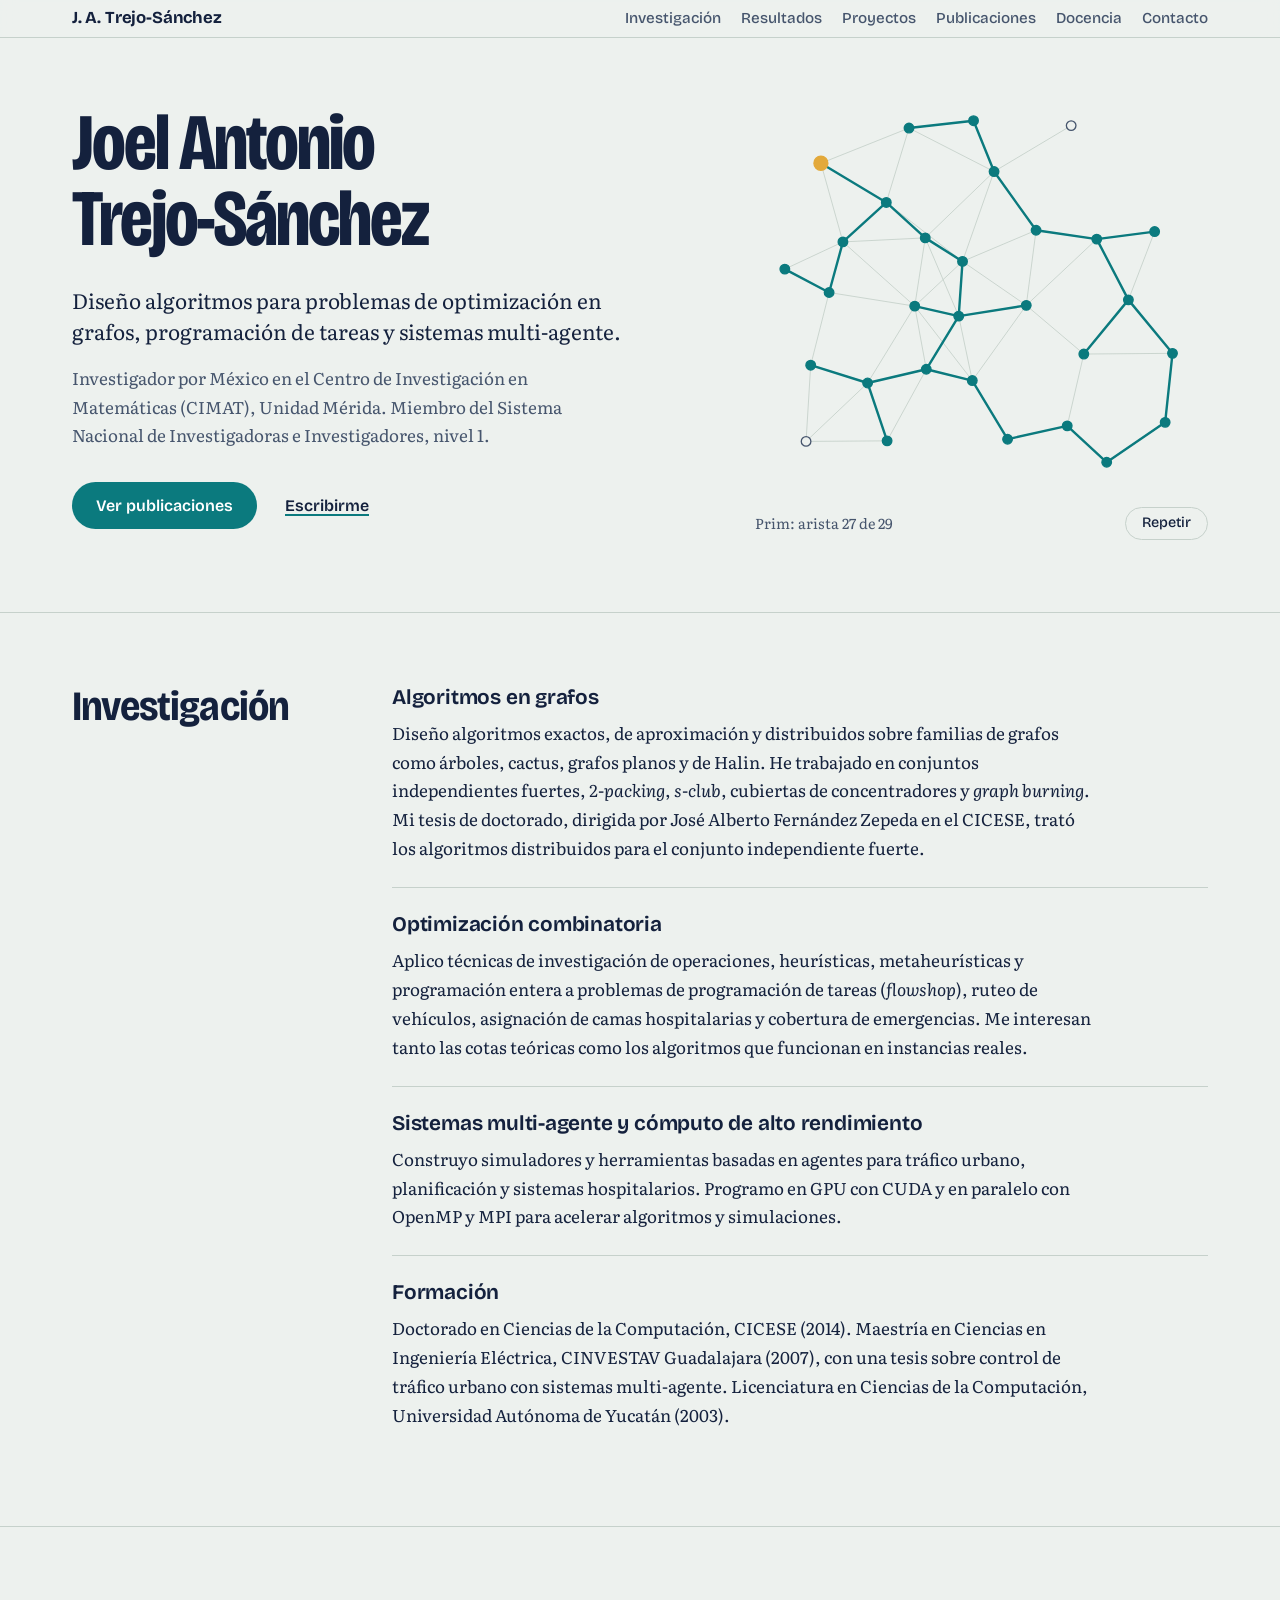
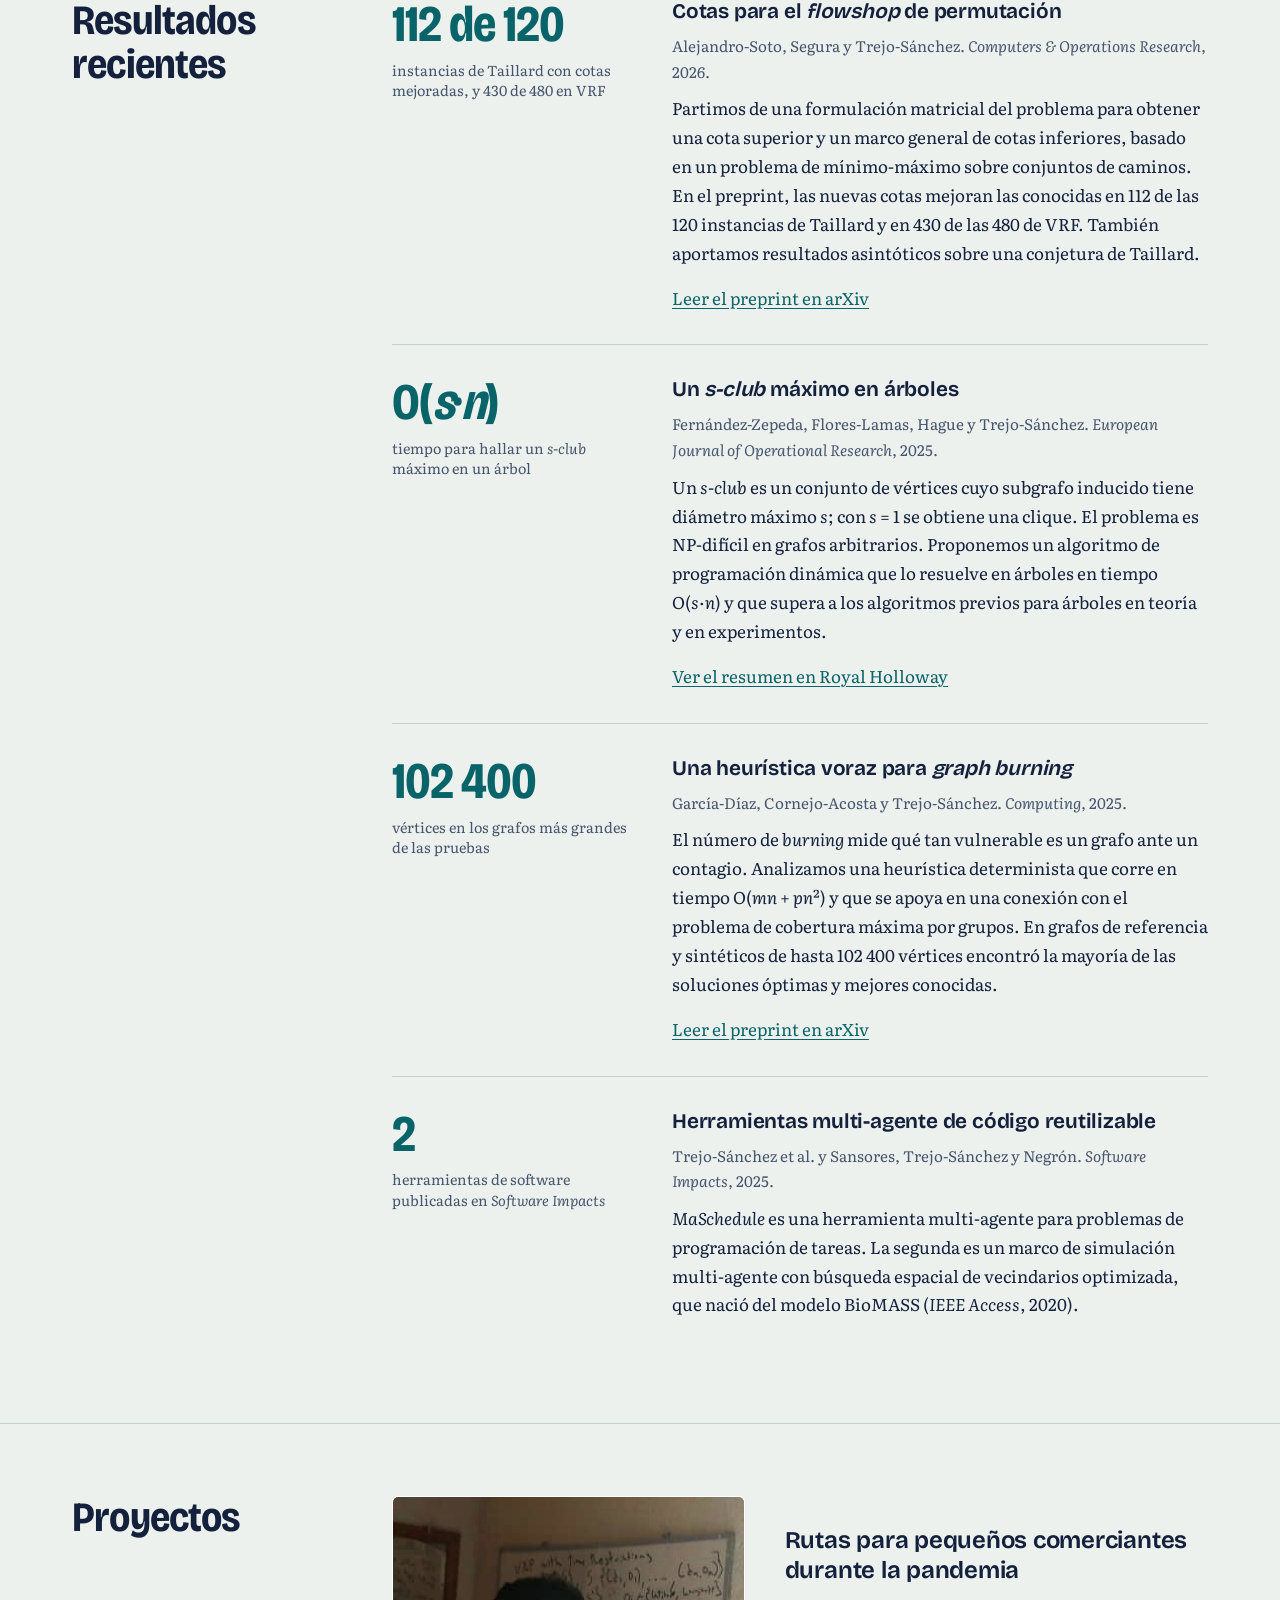
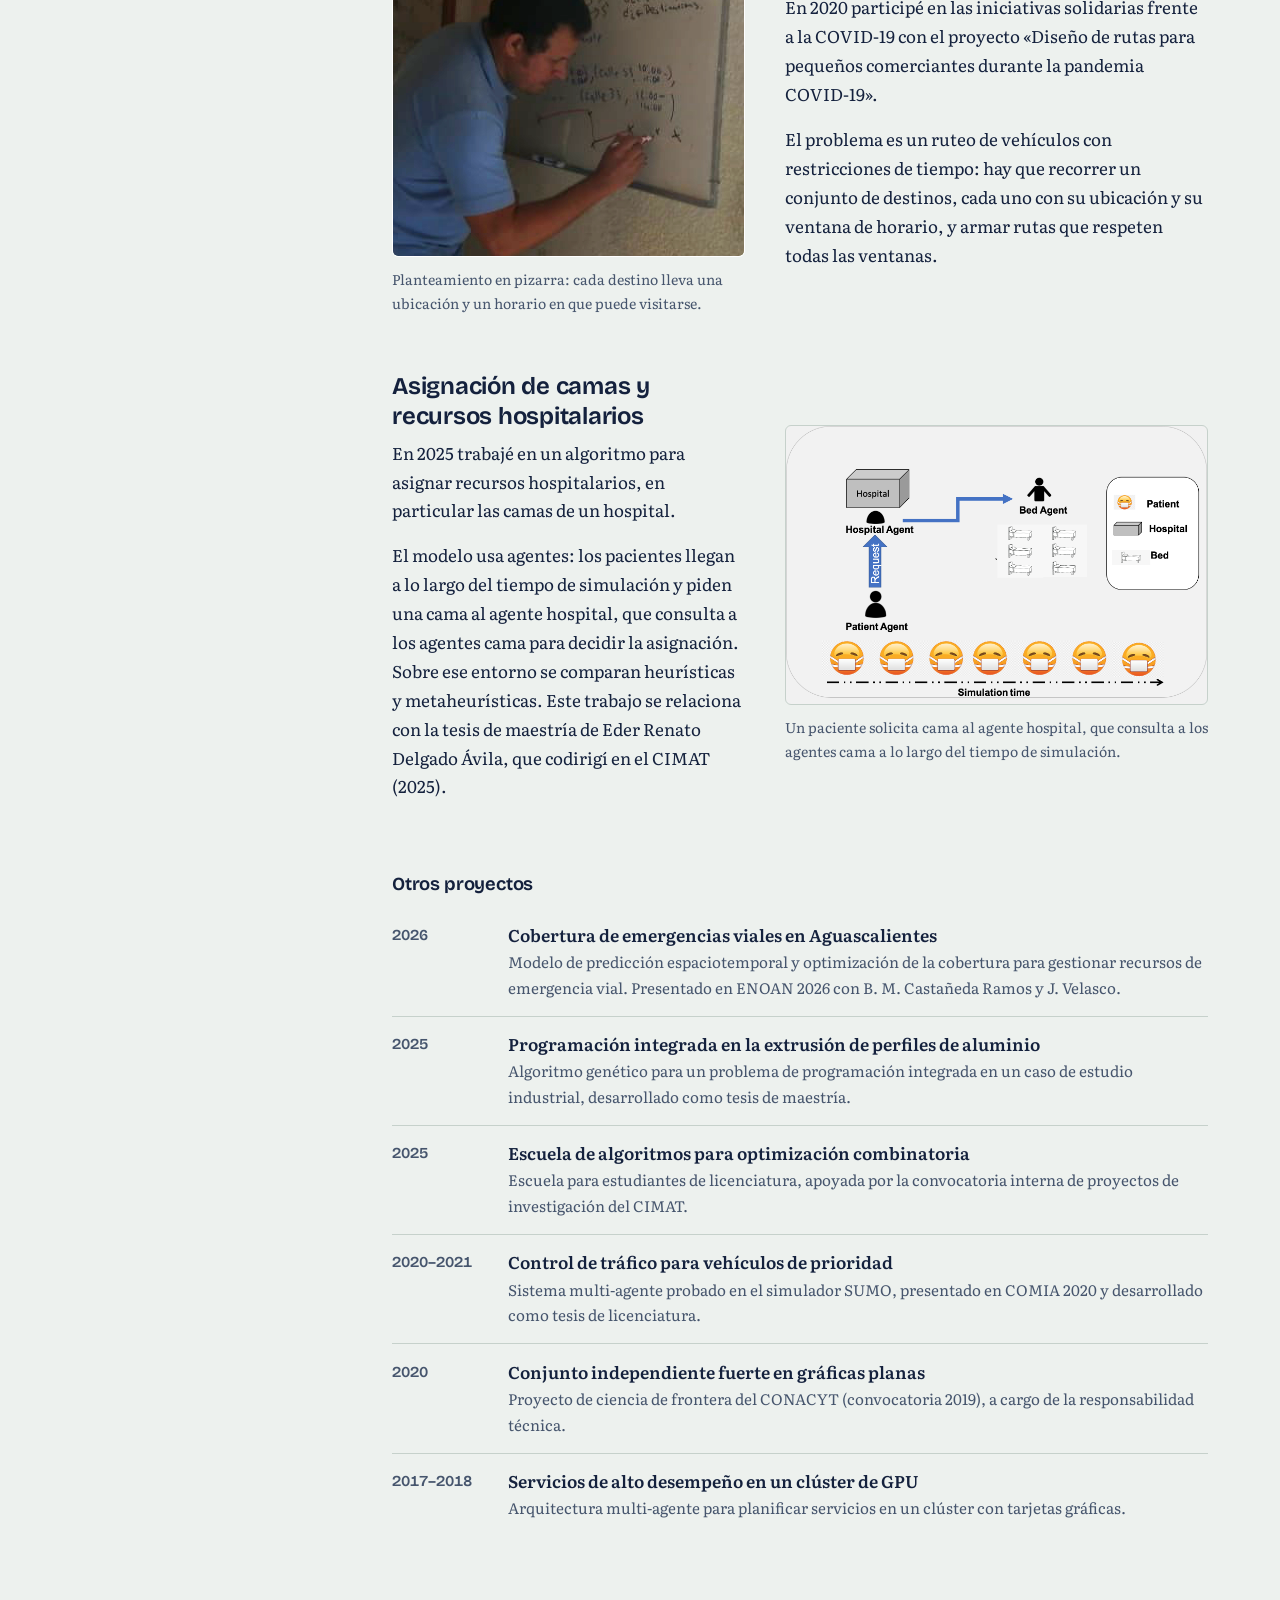
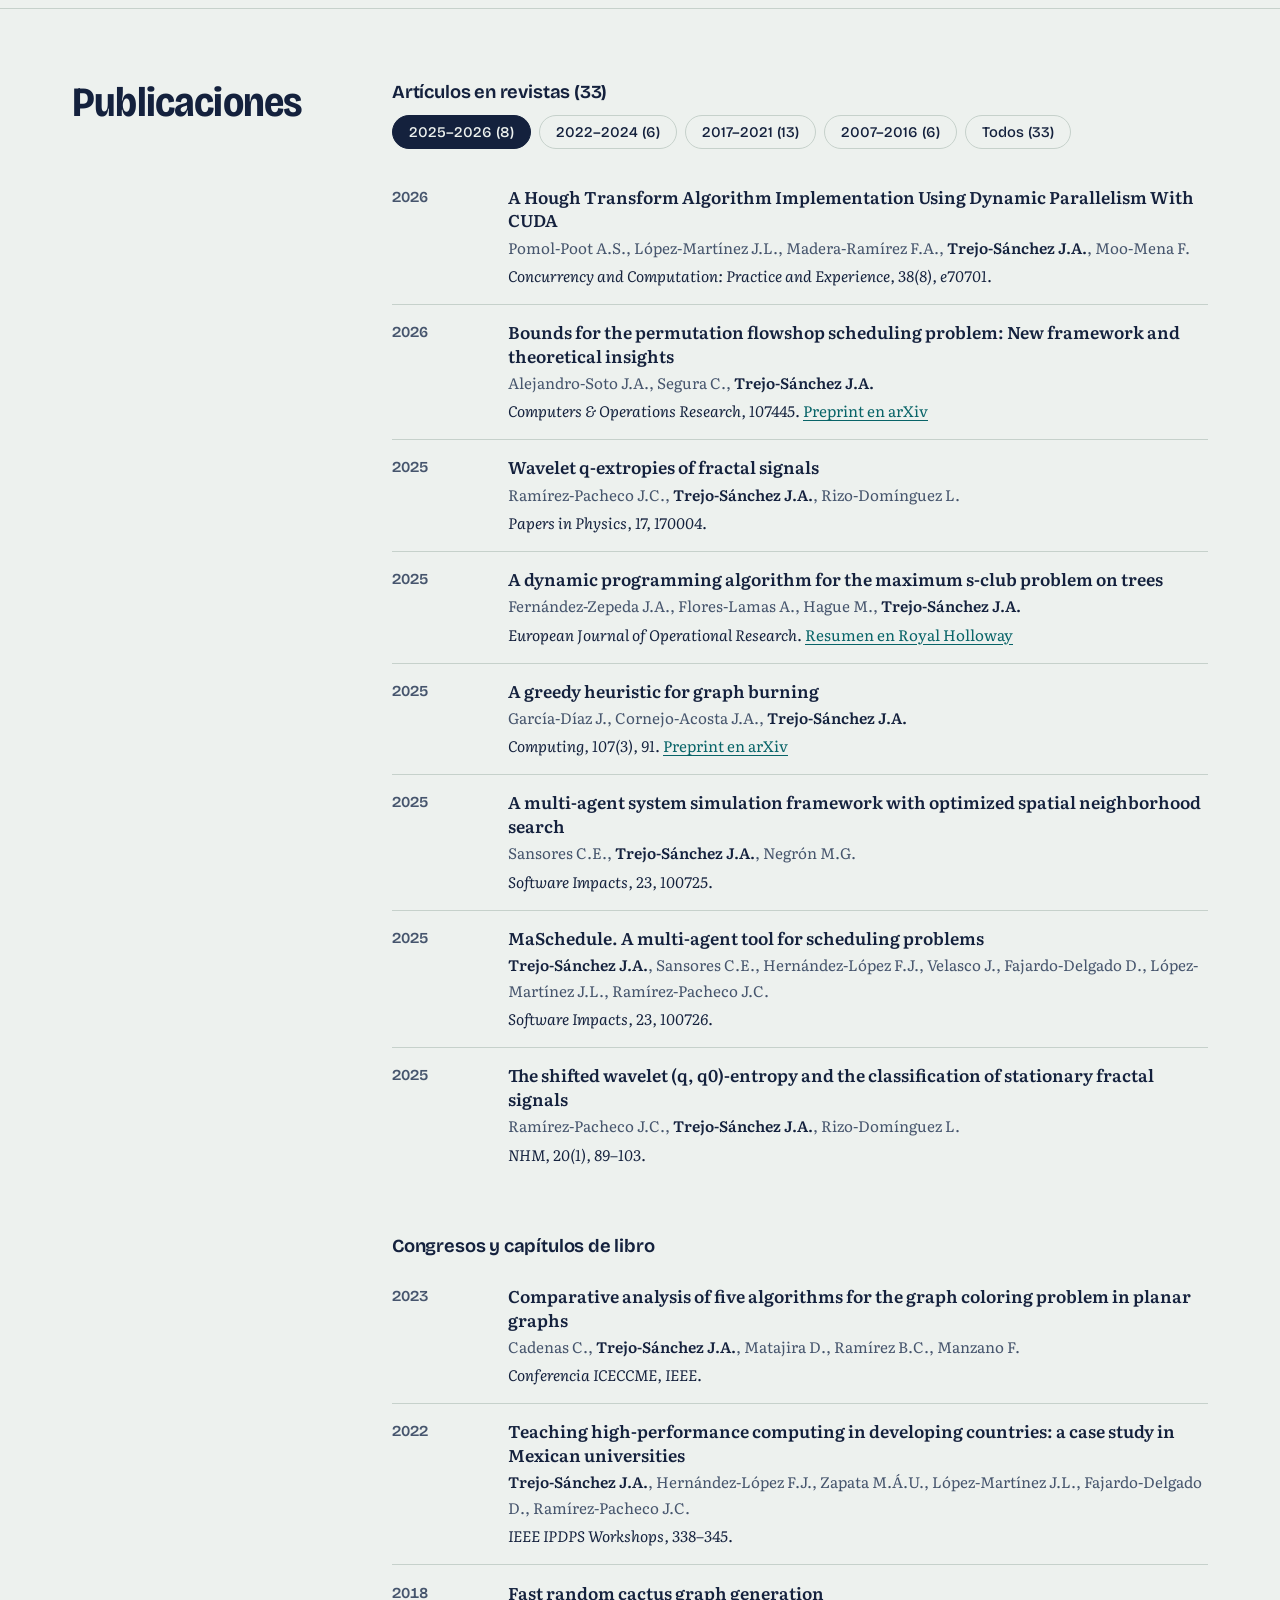
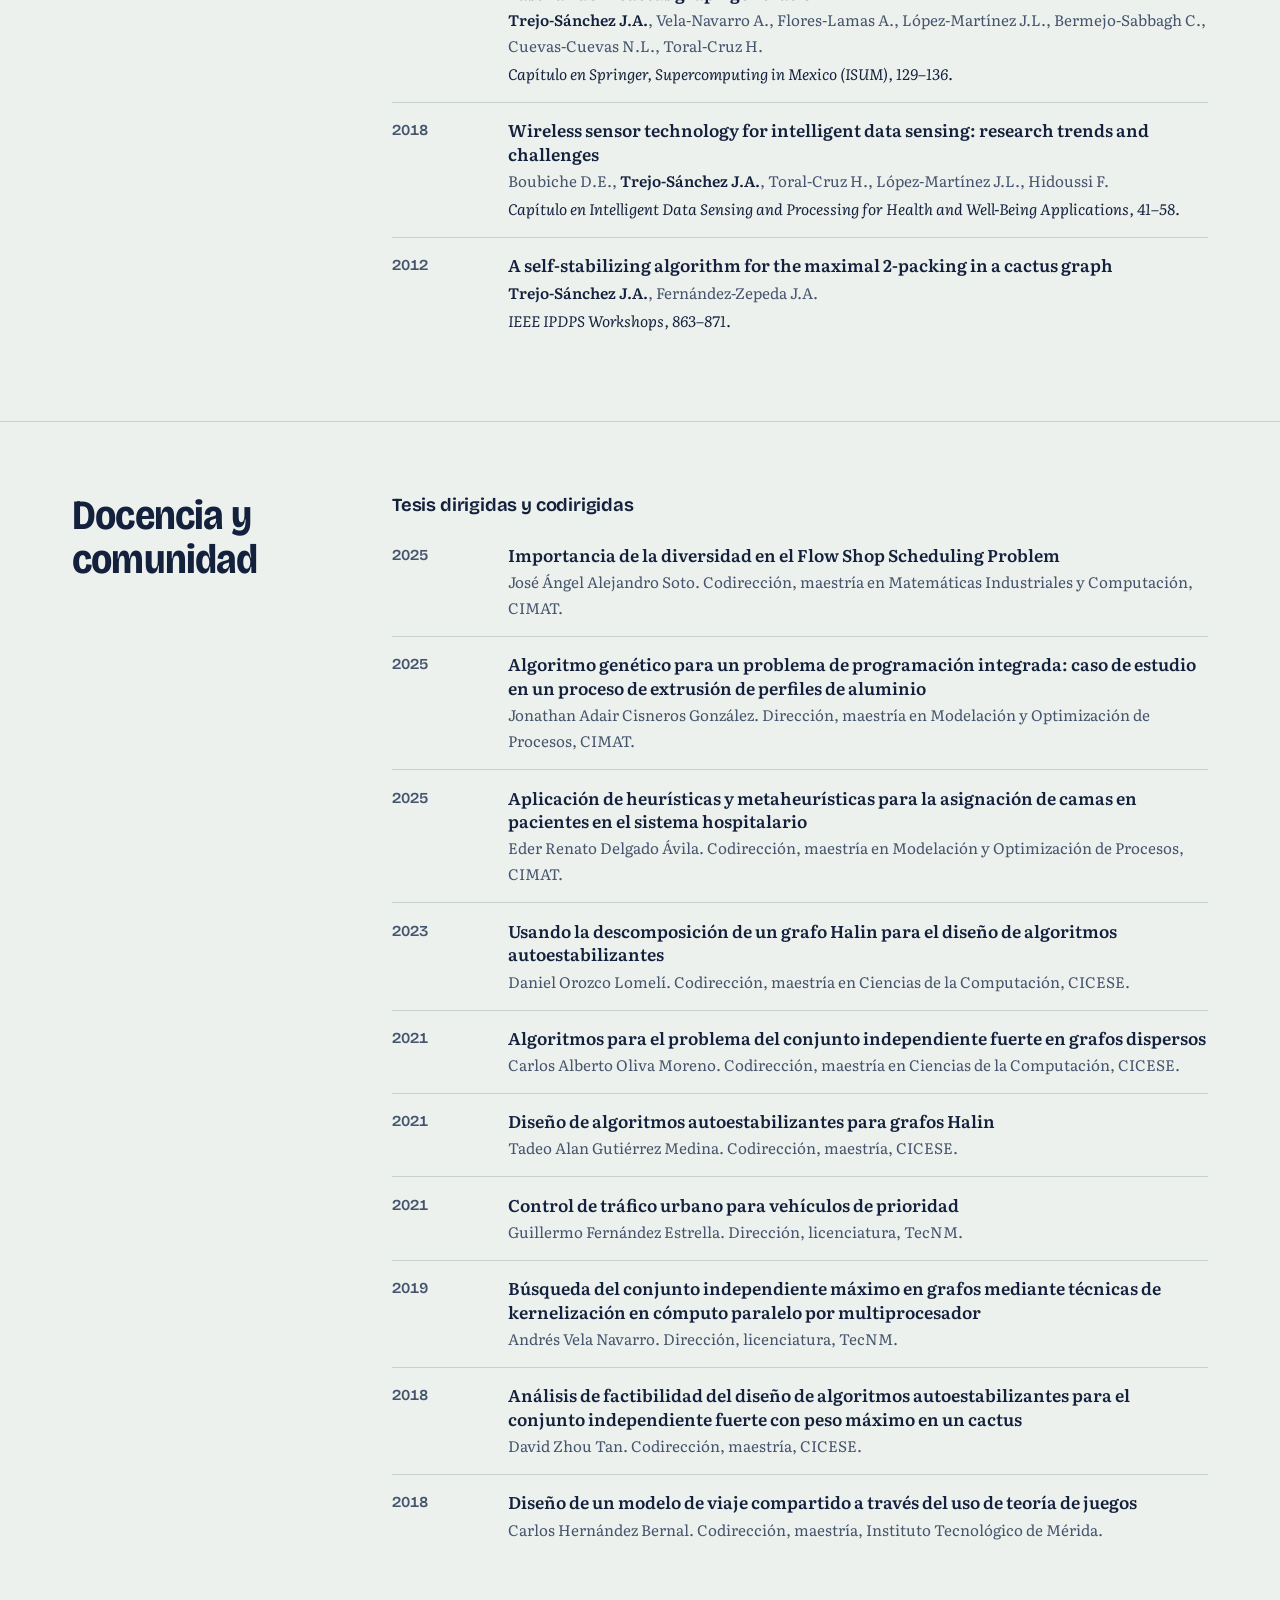
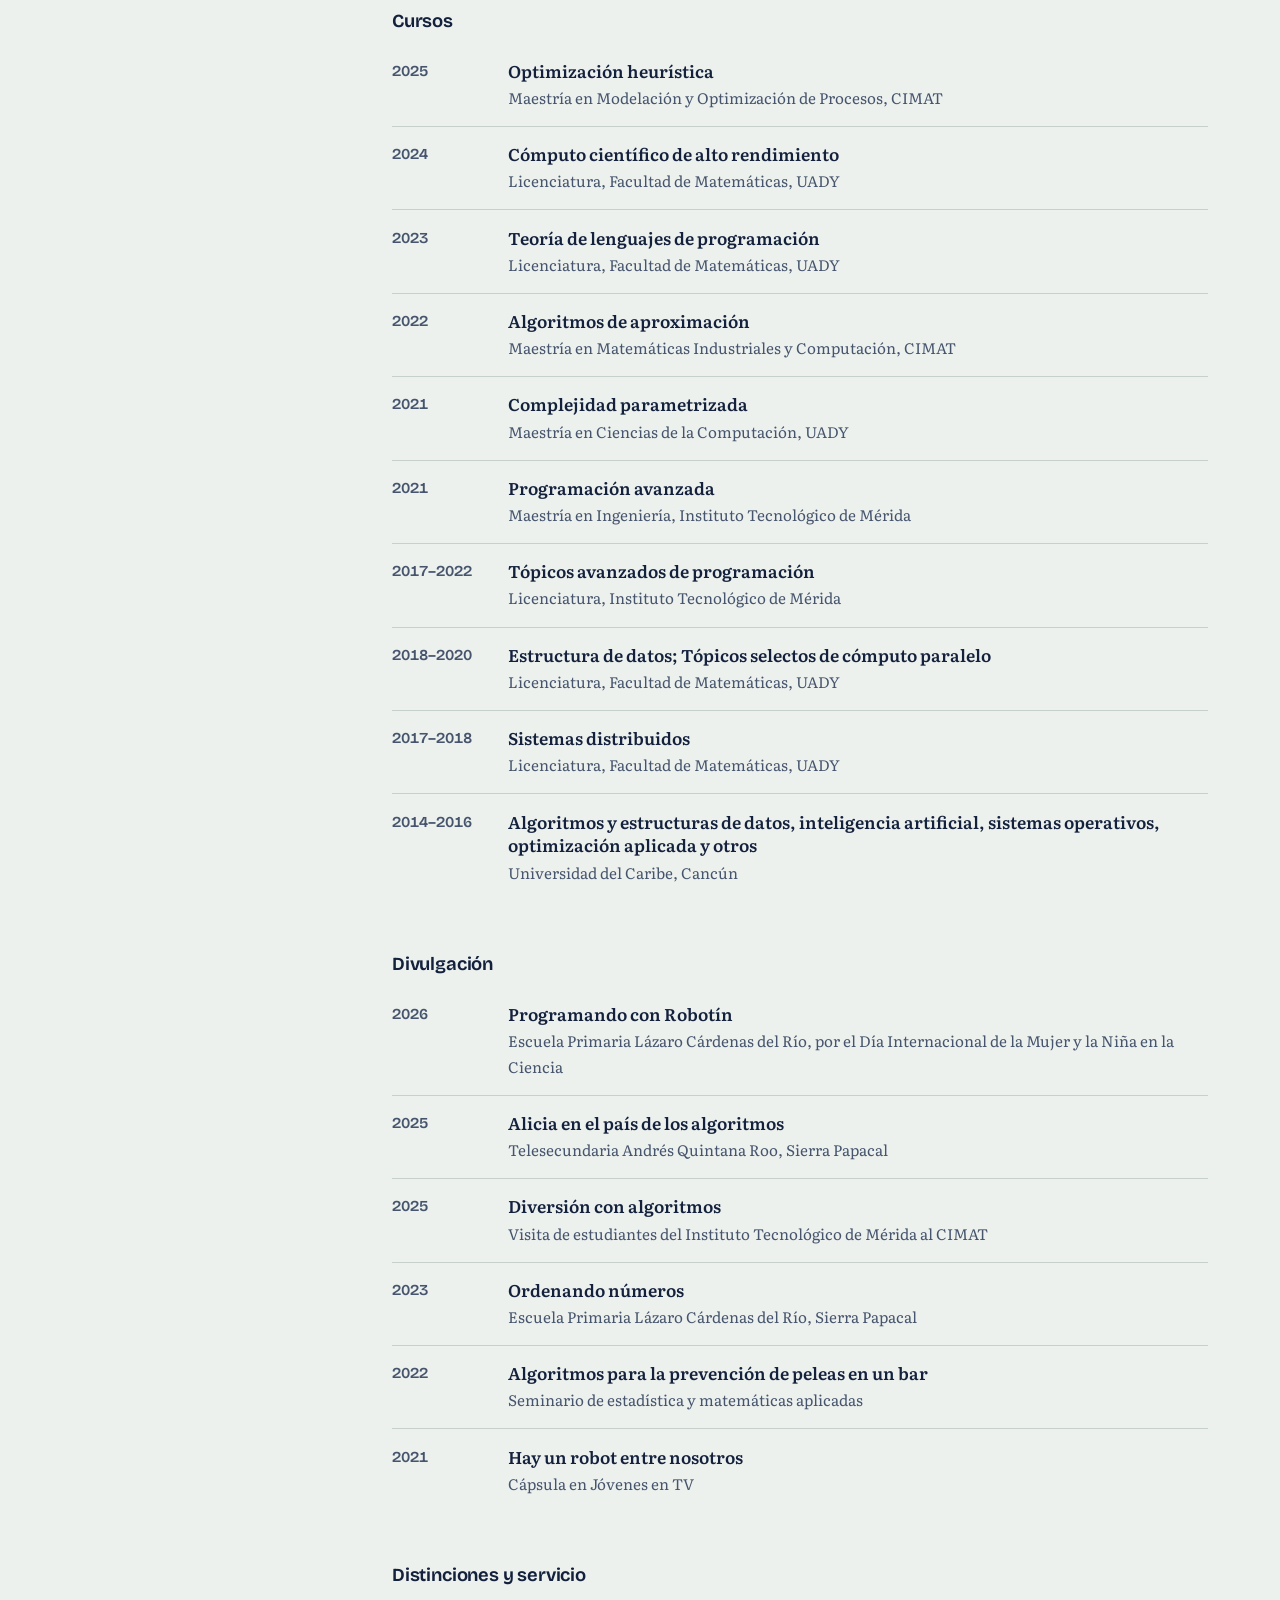
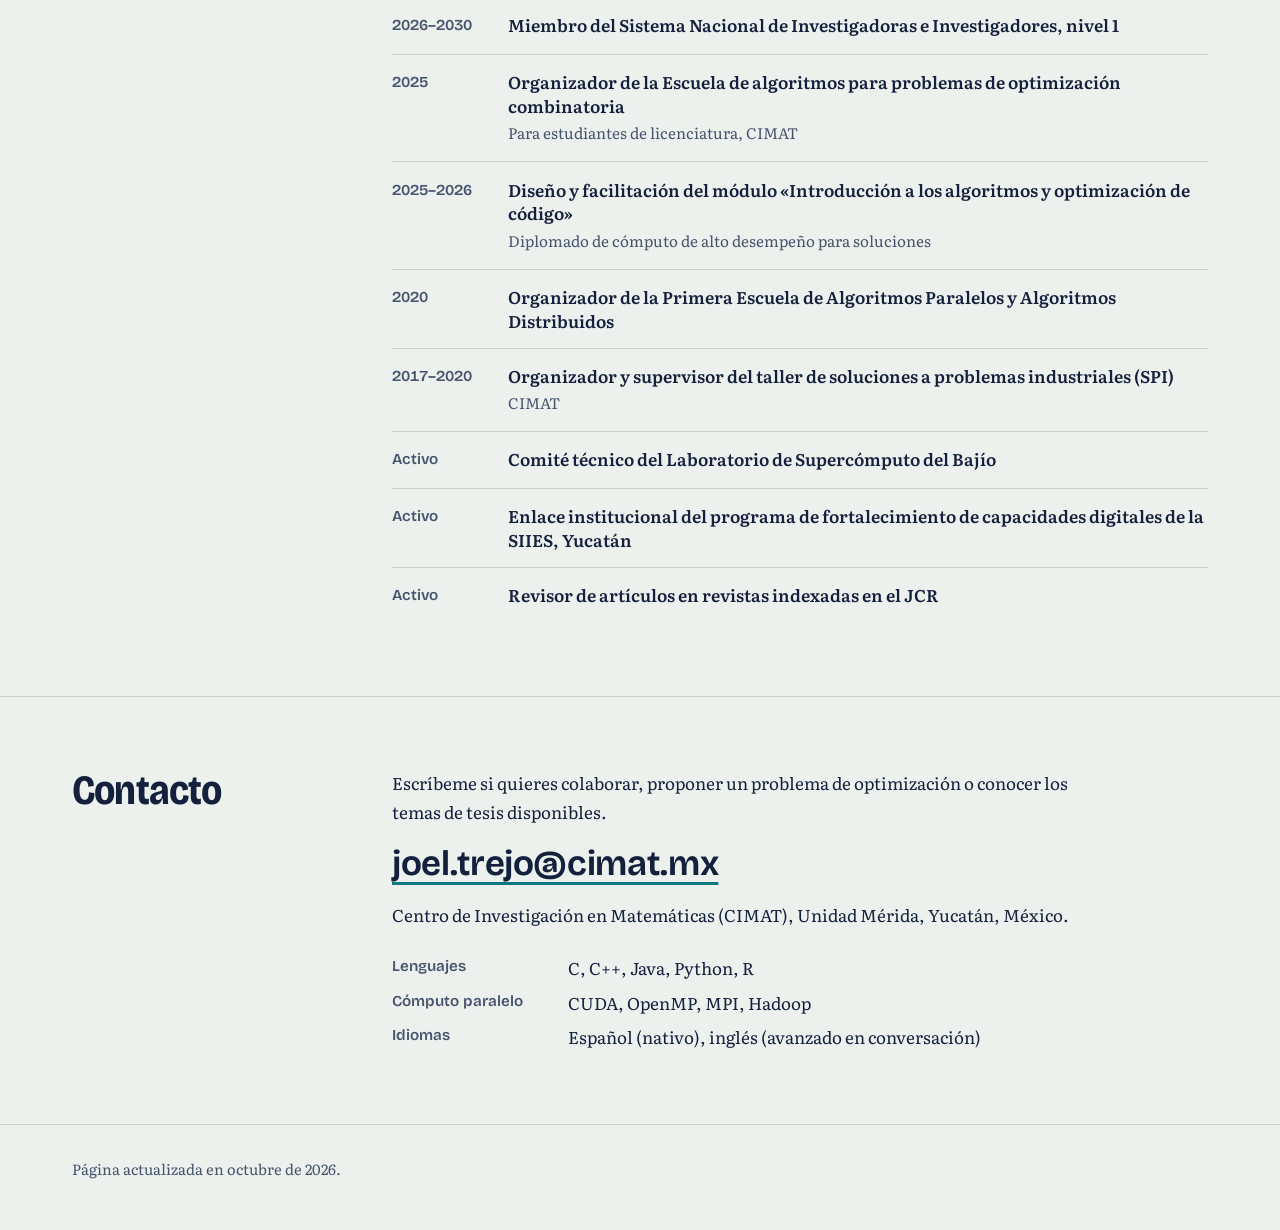
==== commit 228c3b23: "Add files via upload" ====
--- a/index.html
+++ b/index.html
@@ -15,7 +15,7 @@
 <link rel="preconnect" href="https://fonts.gstatic.com" crossorigin>
 <link rel="stylesheet" href="https://fonts.googleapis.com/css2?family=Bricolage+Grotesque:opsz,wdth,wght@12..96,75..100,400..800&family=Literata:ital,opsz,wght@0,7..72,400..700;1,7..72,400..600&display=swap">
 <script type="application/ld+json">
-{"@context":"https://schema.org","@type":"Person","name":"Joel Antonio Trejo-Sánchez","jobTitle":"Investigador por México","affiliation":{"@type":"Organization","name":"Centro de Investigación en Matemáticas (CIMAT), Unidad Mérida"},"email":"mailto:joel.trejo@cimat.mx","knowsAbout":["Algoritmos en grafos","Optimización combinatoria","Sistemas multi-agente","Cómputo de alto rendimiento"]}
+{"@context":"https://schema.org","@type":"Person","name":"Joel Antonio Trejo-Sánchez","jobTitle":"Investigador","affiliation":{"@type":"Organization","name":"Centro de Investigación en Matemáticas (CIMAT), Unidad Mérida"},"email":"mailto:joel.trejo@cimat.mx","knowsAbout":["Algoritmos en grafos","Optimización combinatoria","Sistemas multi-agente","Cómputo de alto rendimiento"]}
 </script>
 <style>
 :root{
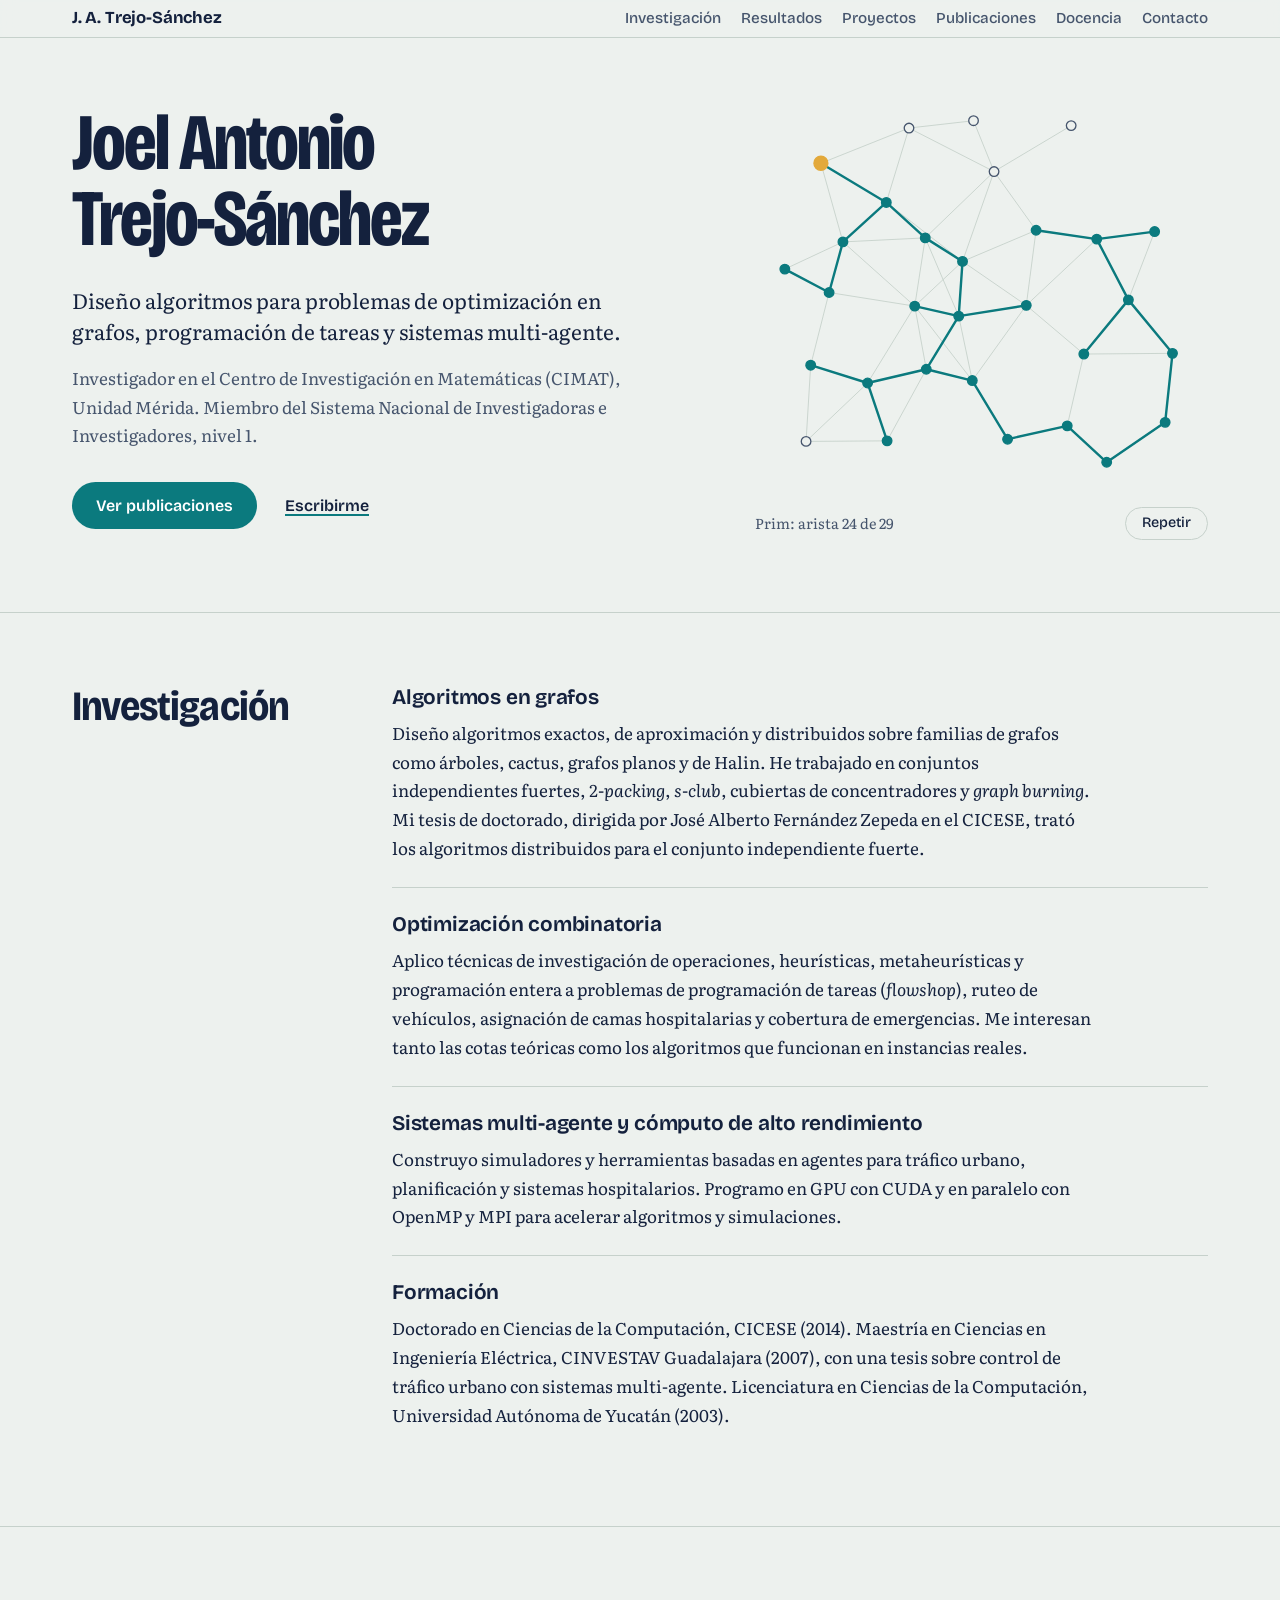
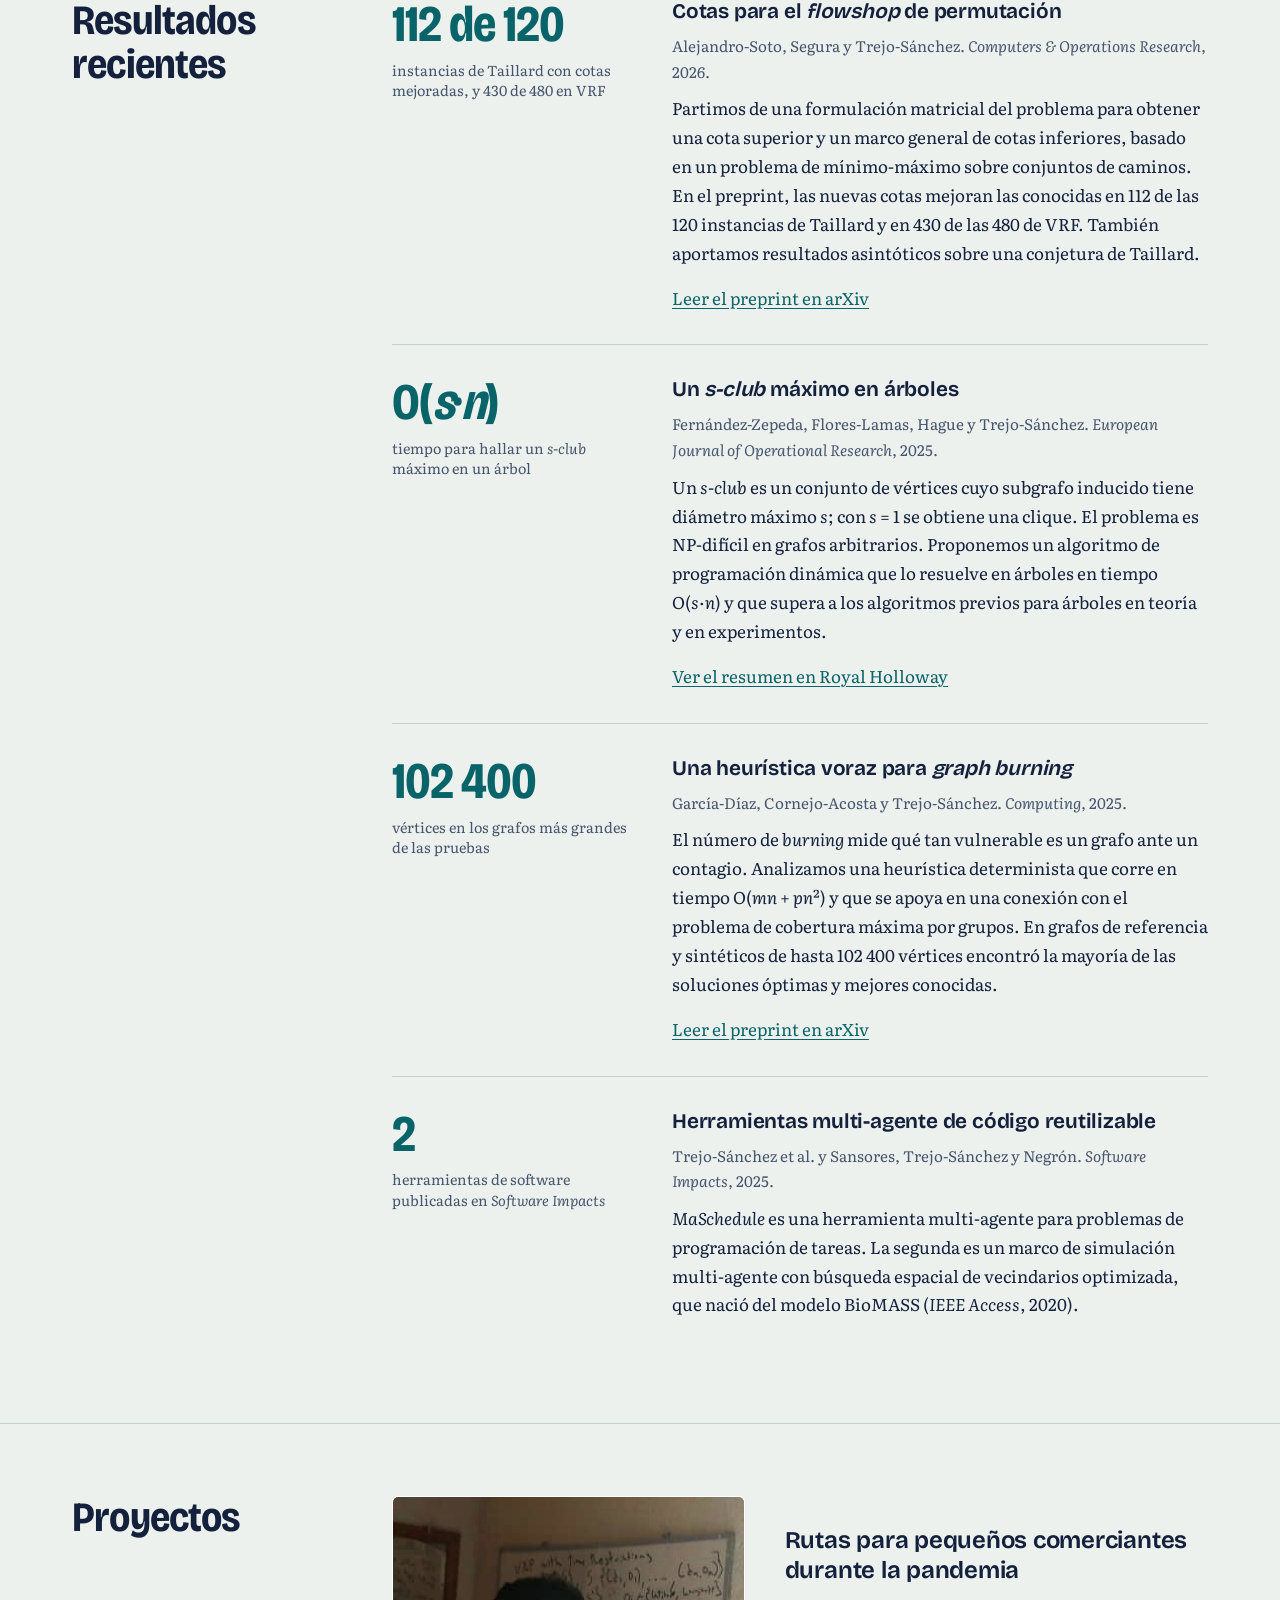
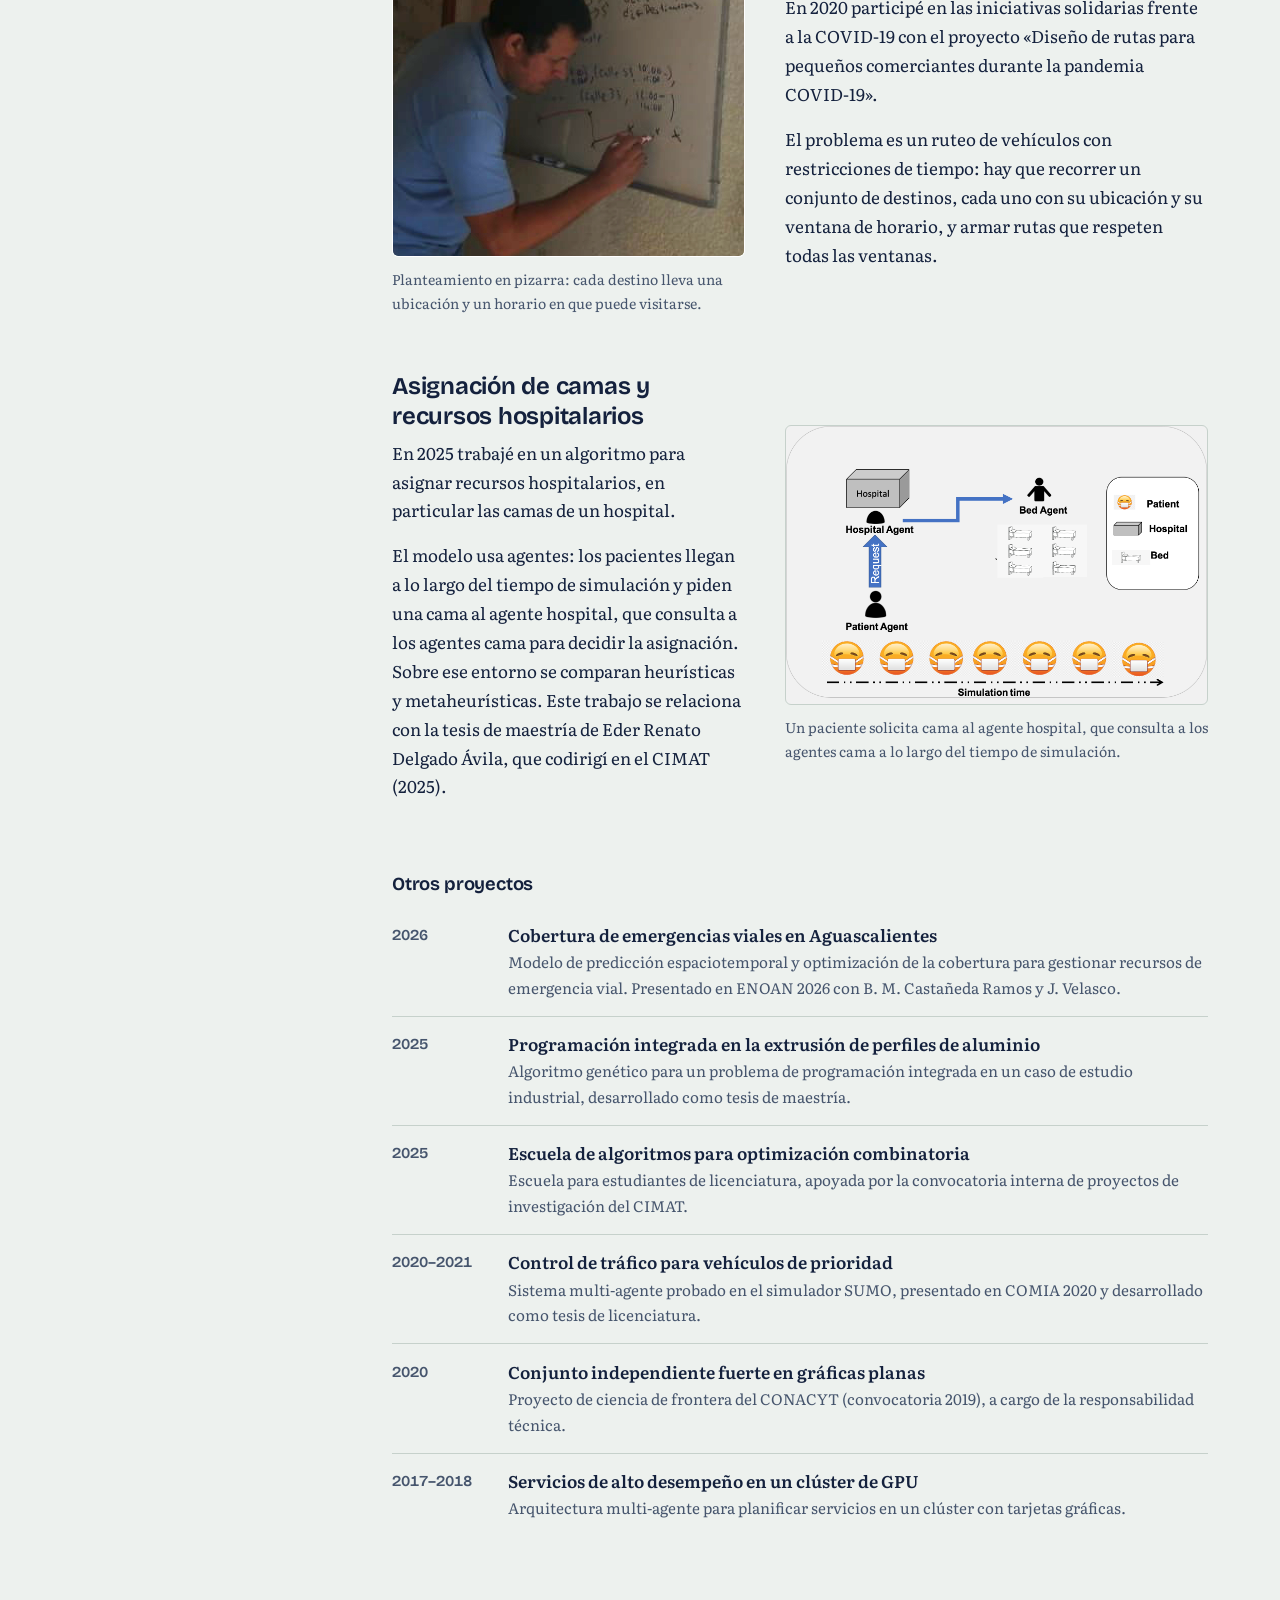
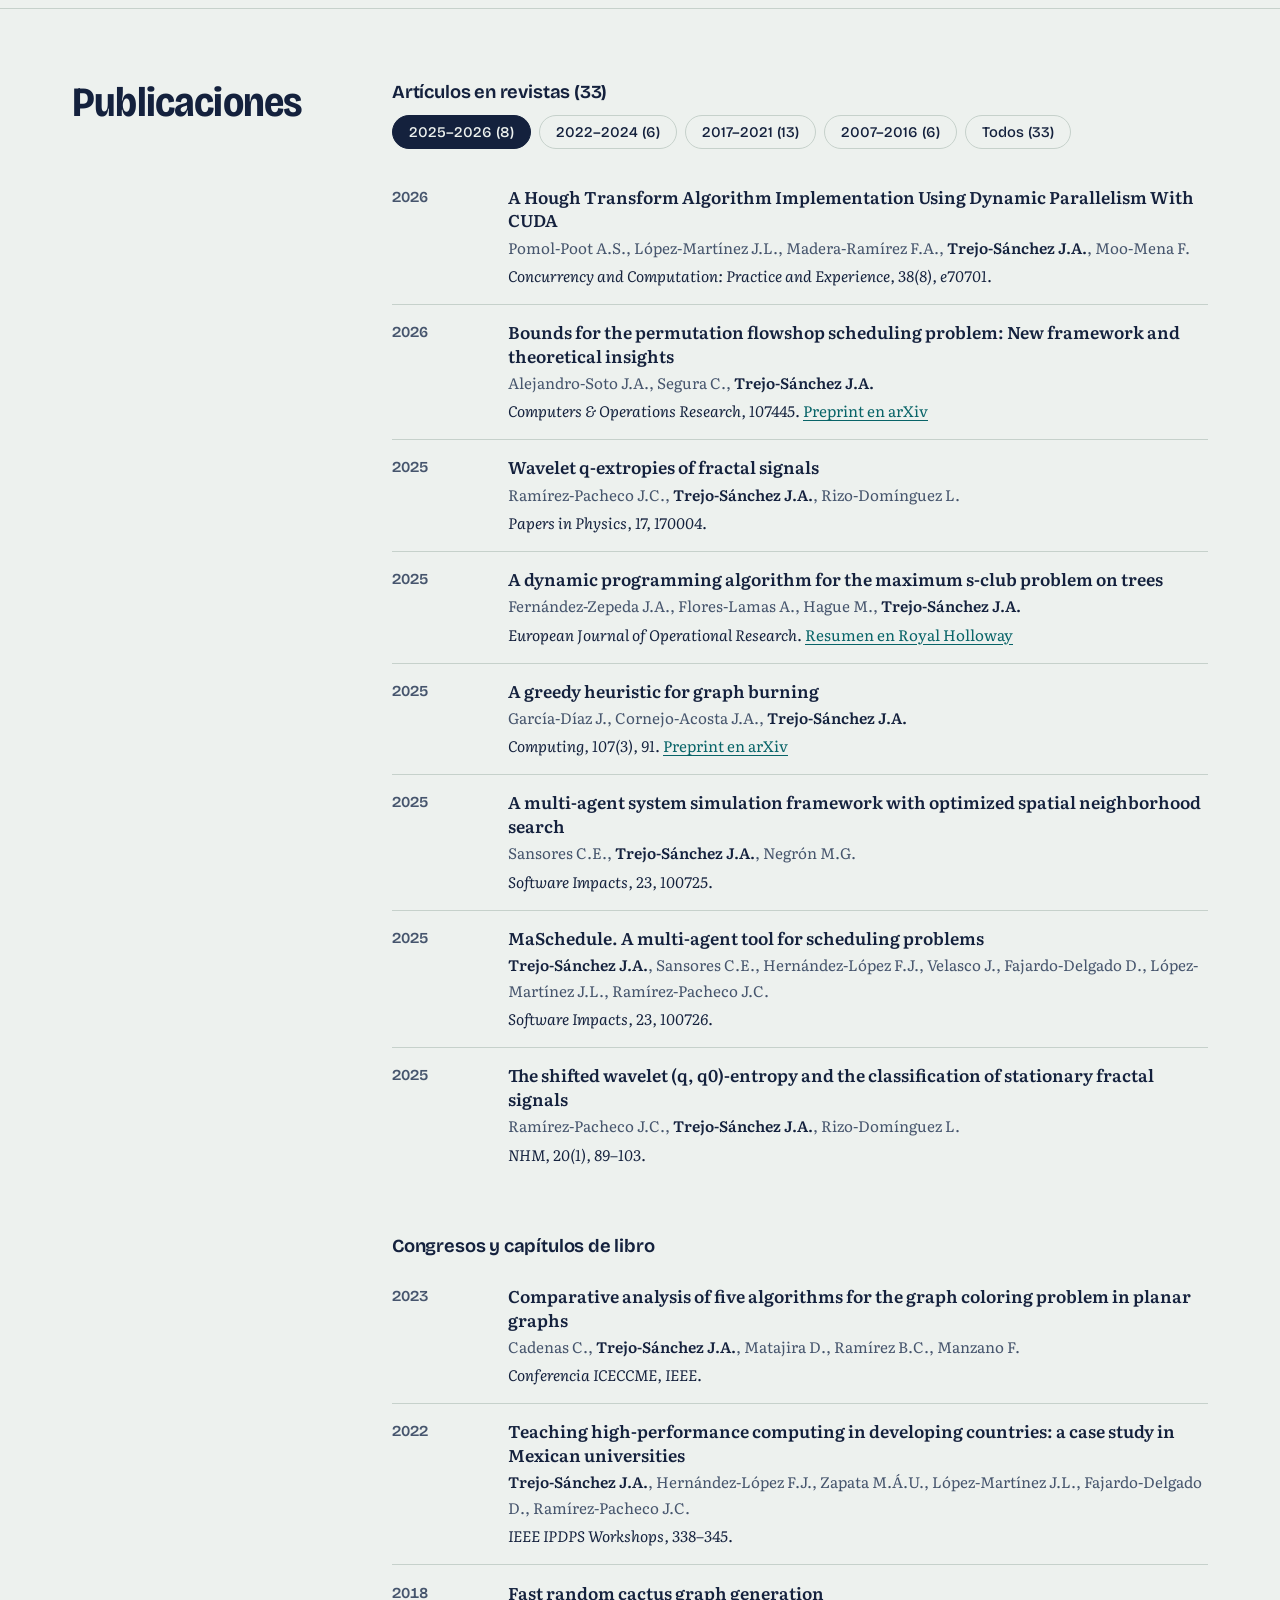
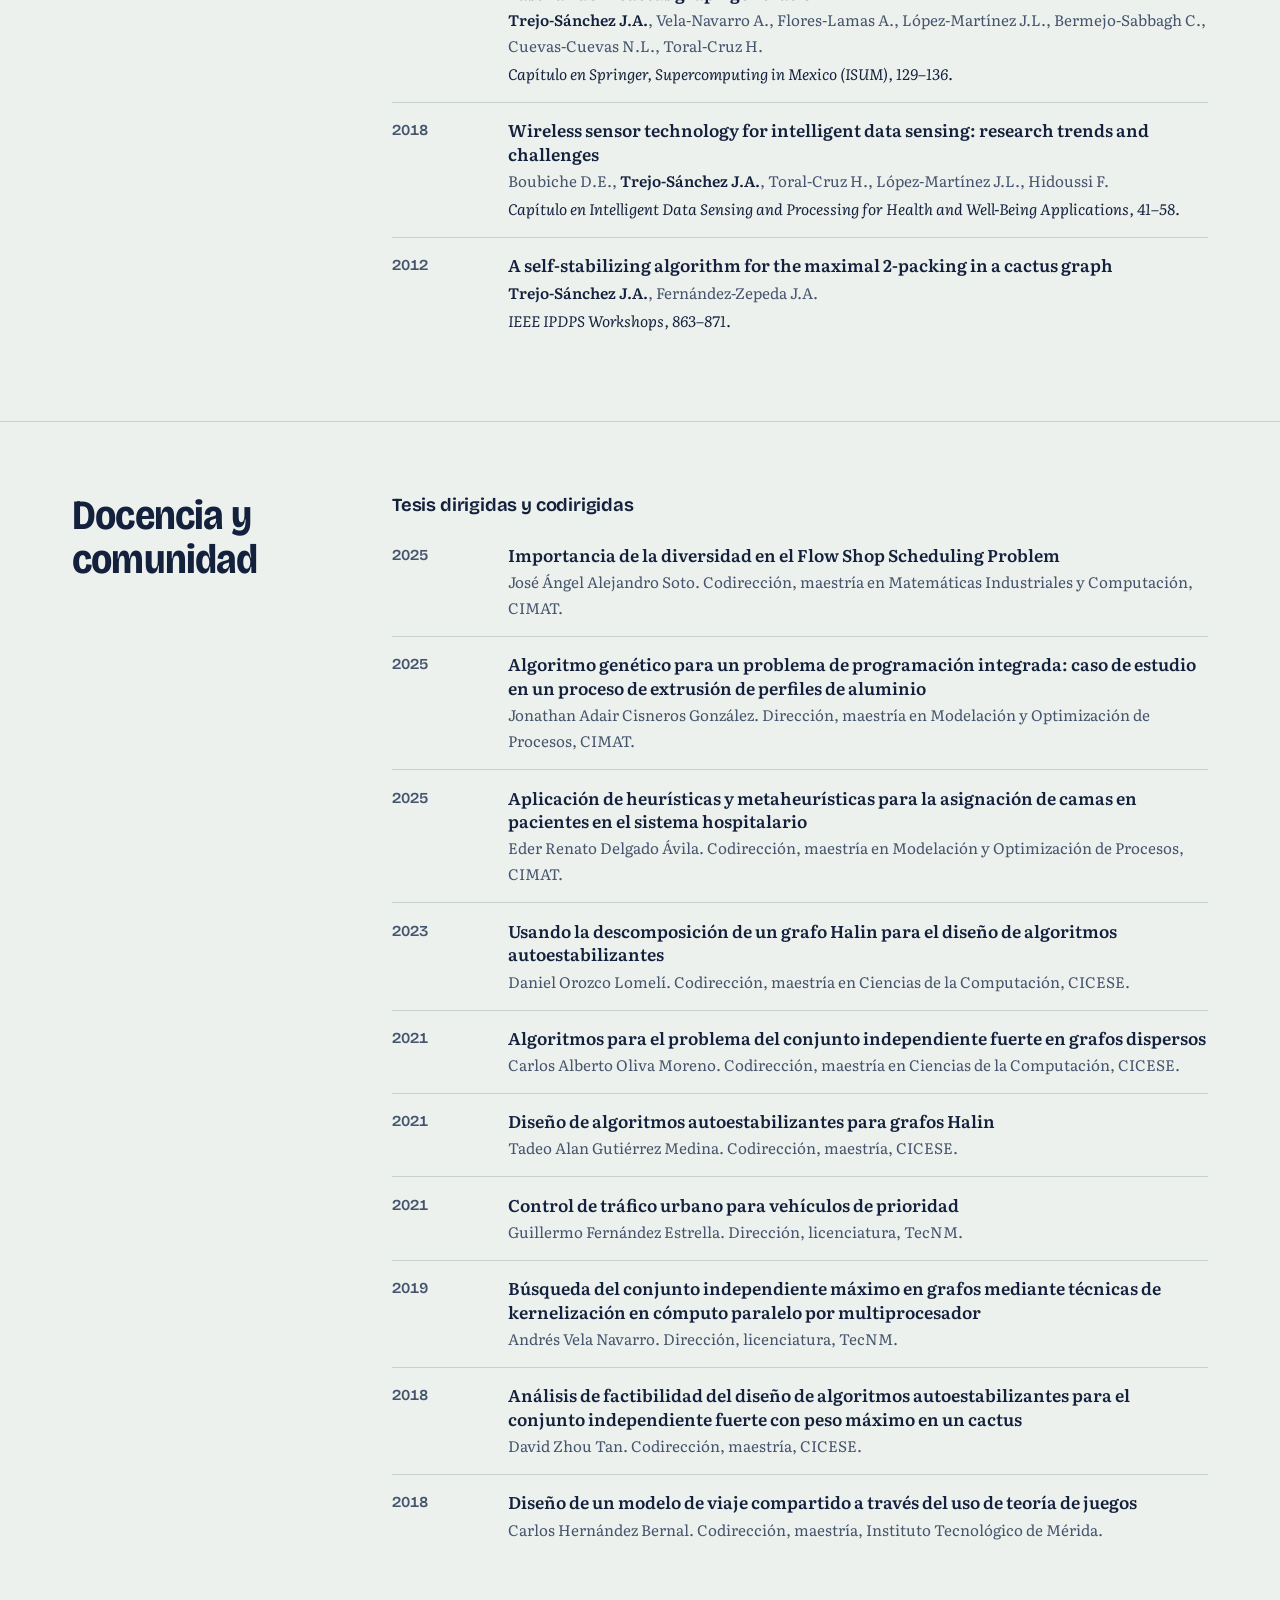
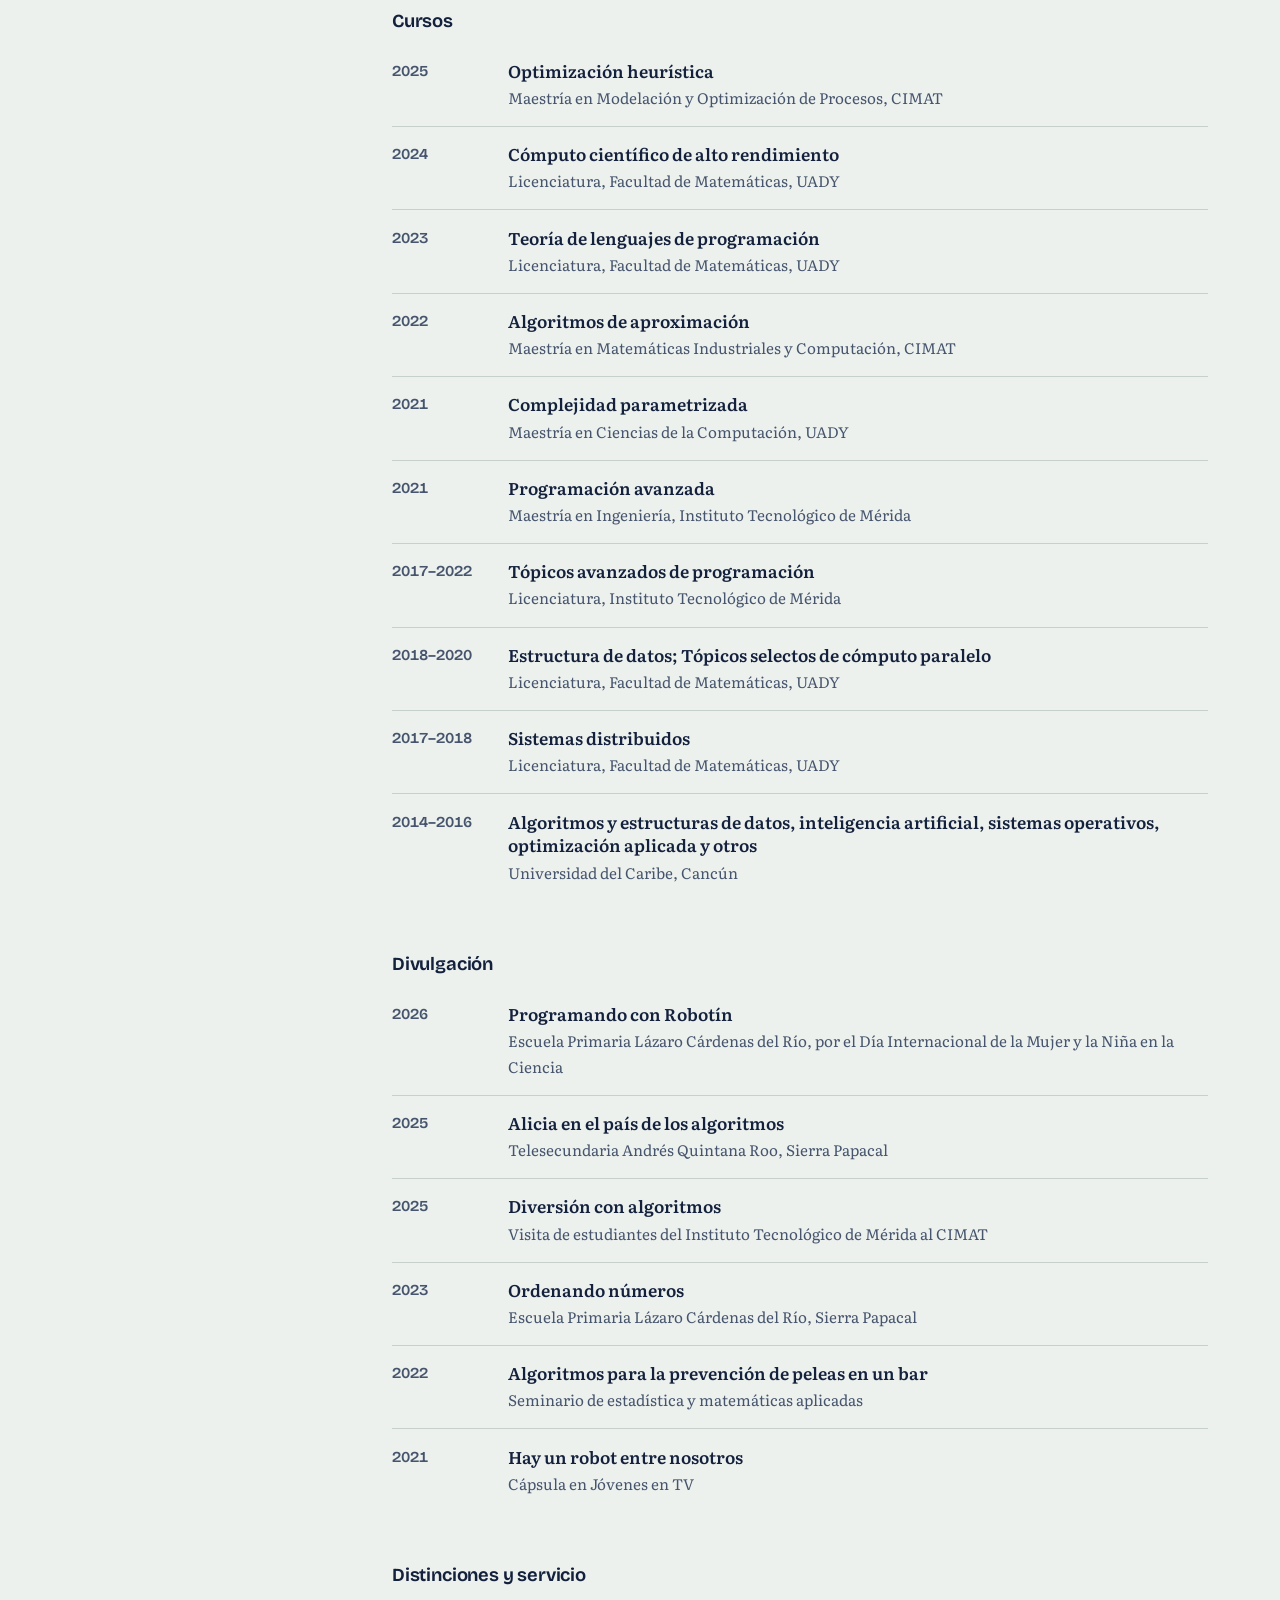
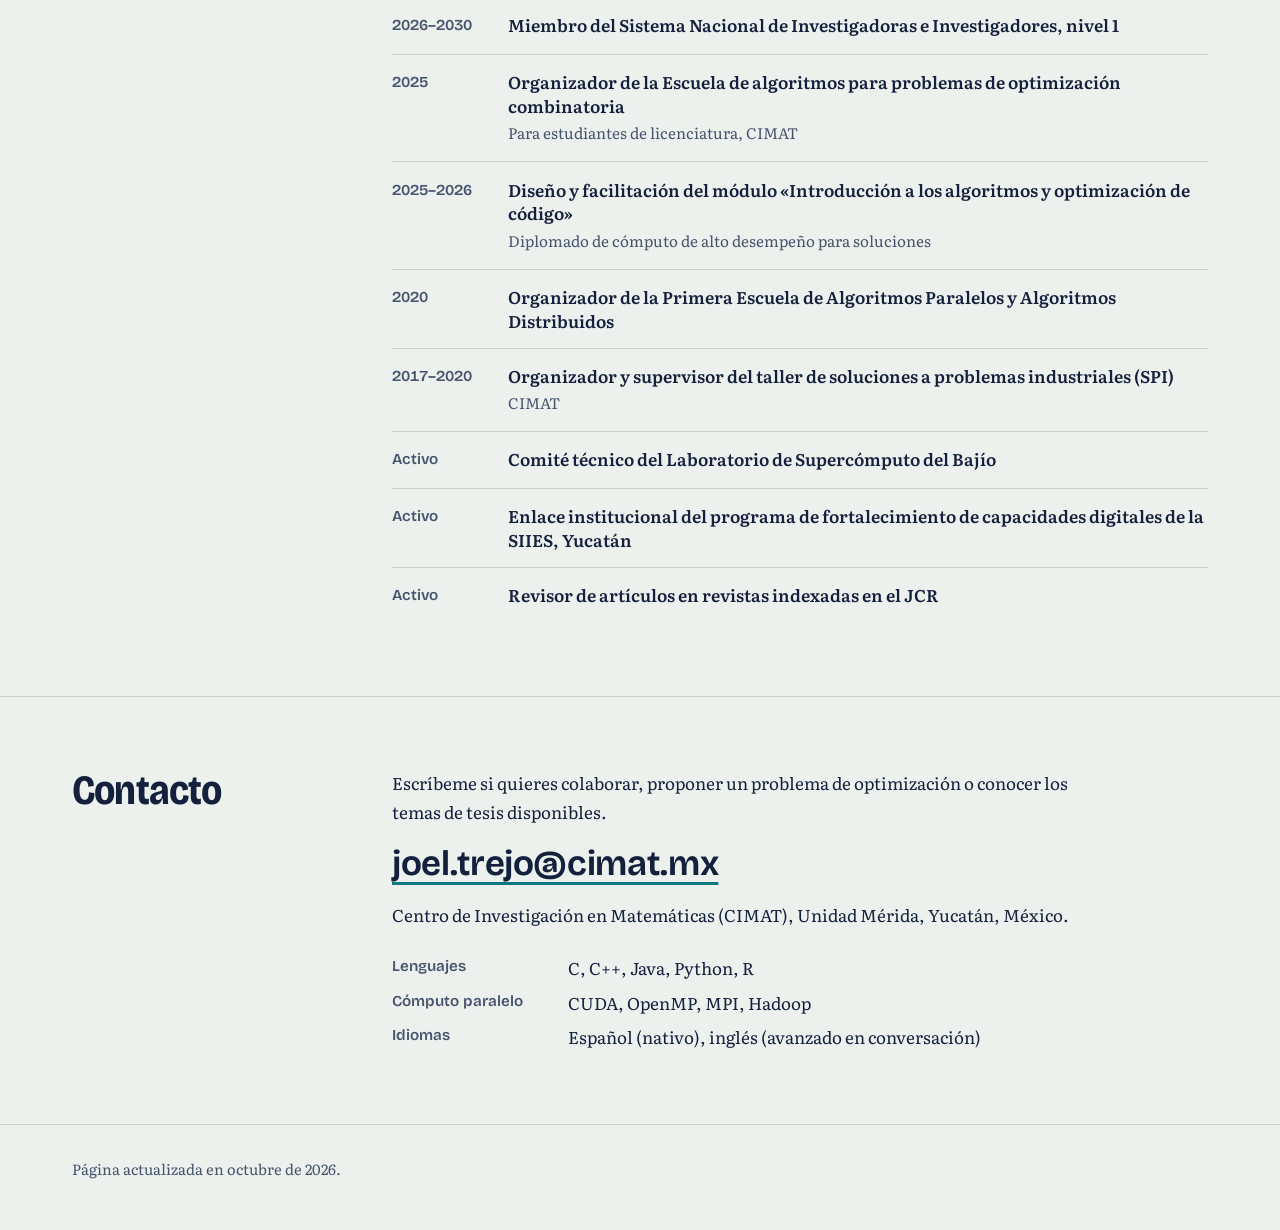
==== commit c0941049: "Add files via upload" ====
--- a/index.html
+++ b/index.html
@@ -169,7 +169,7 @@
     <div>
       <h1><span>Joel Antonio</span><span>Trejo-Sánchez</span></h1>
       <p class="lede">Diseño algoritmos para problemas de optimización en grafos, programación de tareas y sistemas multi-agente.</p>
-      <p class="role">Investigador por México en el Centro de Investigación en Matemáticas (CIMAT), Unidad Mérida. Miembro del Sistema Nacional de Investigadoras e Investigadores, nivel 1.</p>
+      <p class="role">Investigador en el Centro de Investigación en Matemáticas (CIMAT), Unidad Mérida. Miembro del Sistema Nacional de Investigadoras e Investigadores, nivel 1.</p>
       <div class="actions">
         <a class="btn" href="#publicaciones">Ver publicaciones</a>
         <a class="link" href="mailto:joel.trejo@cimat.mx">Escribirme</a>
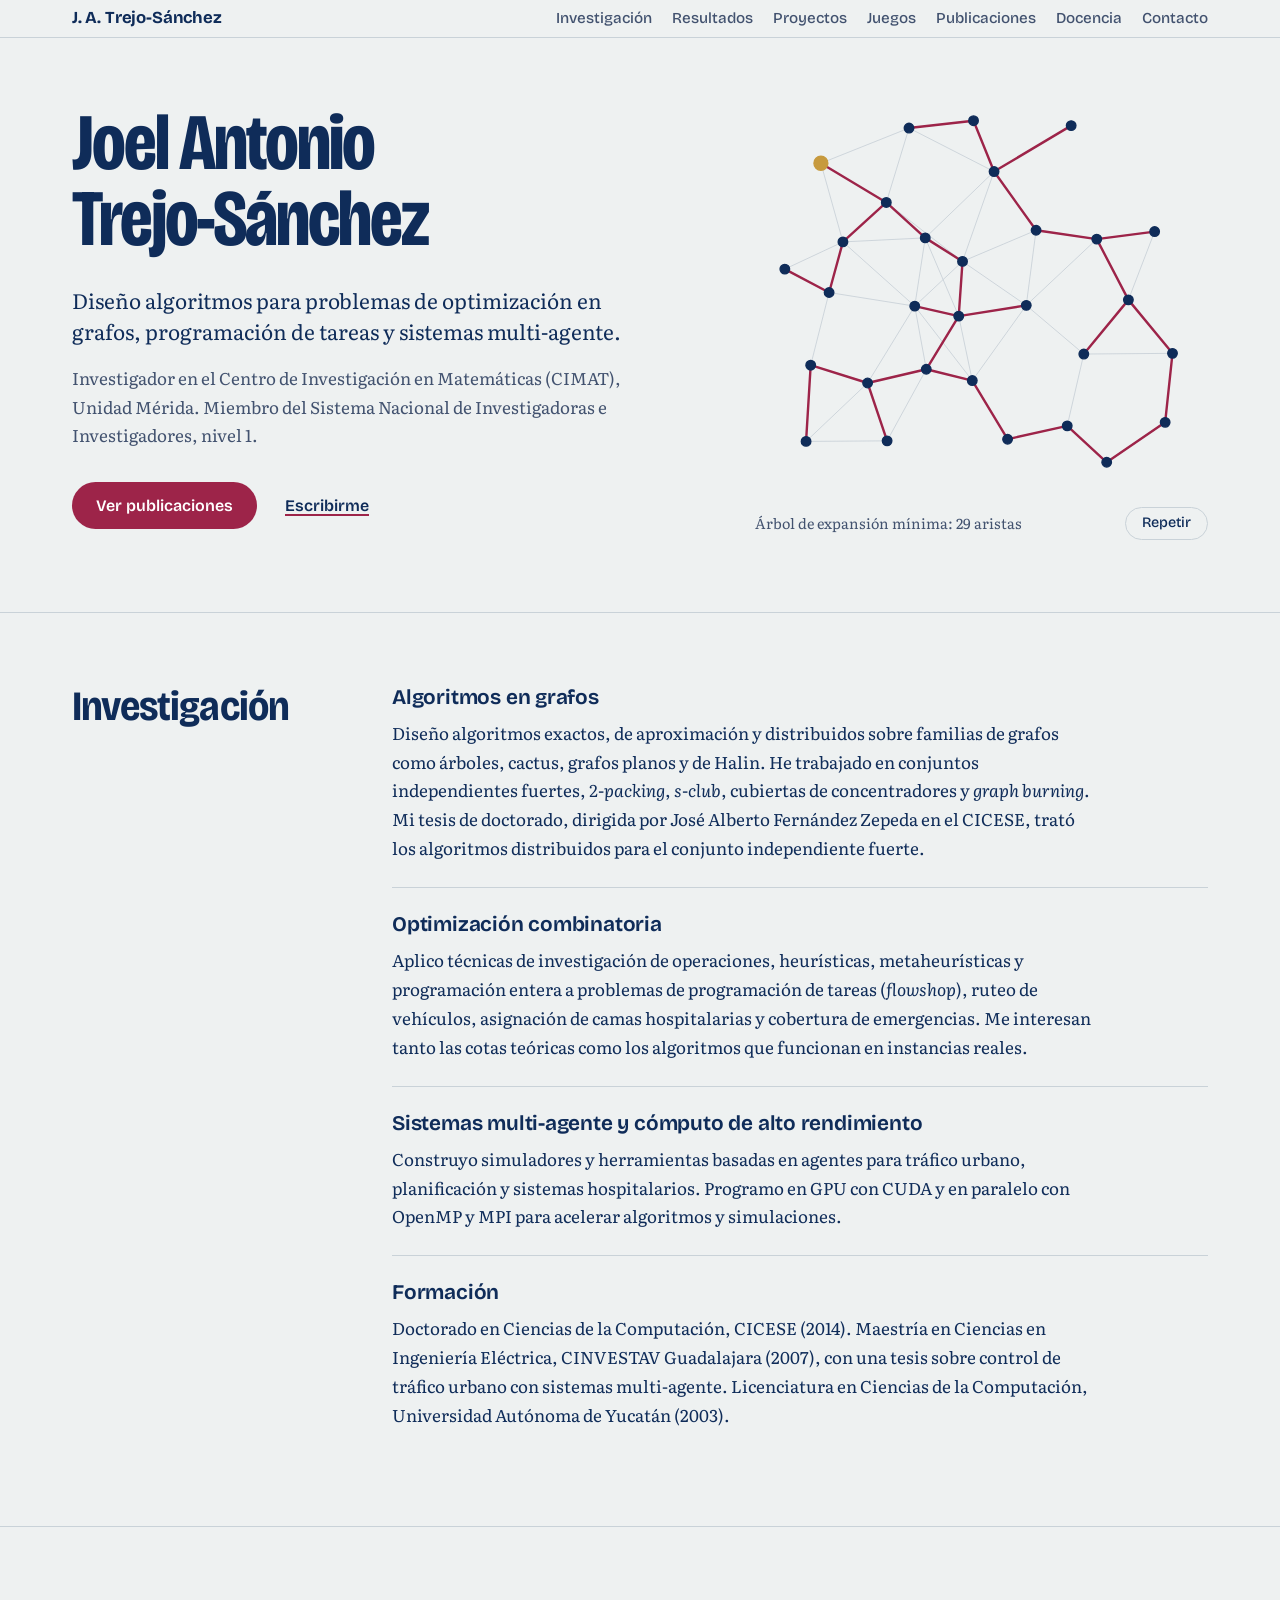
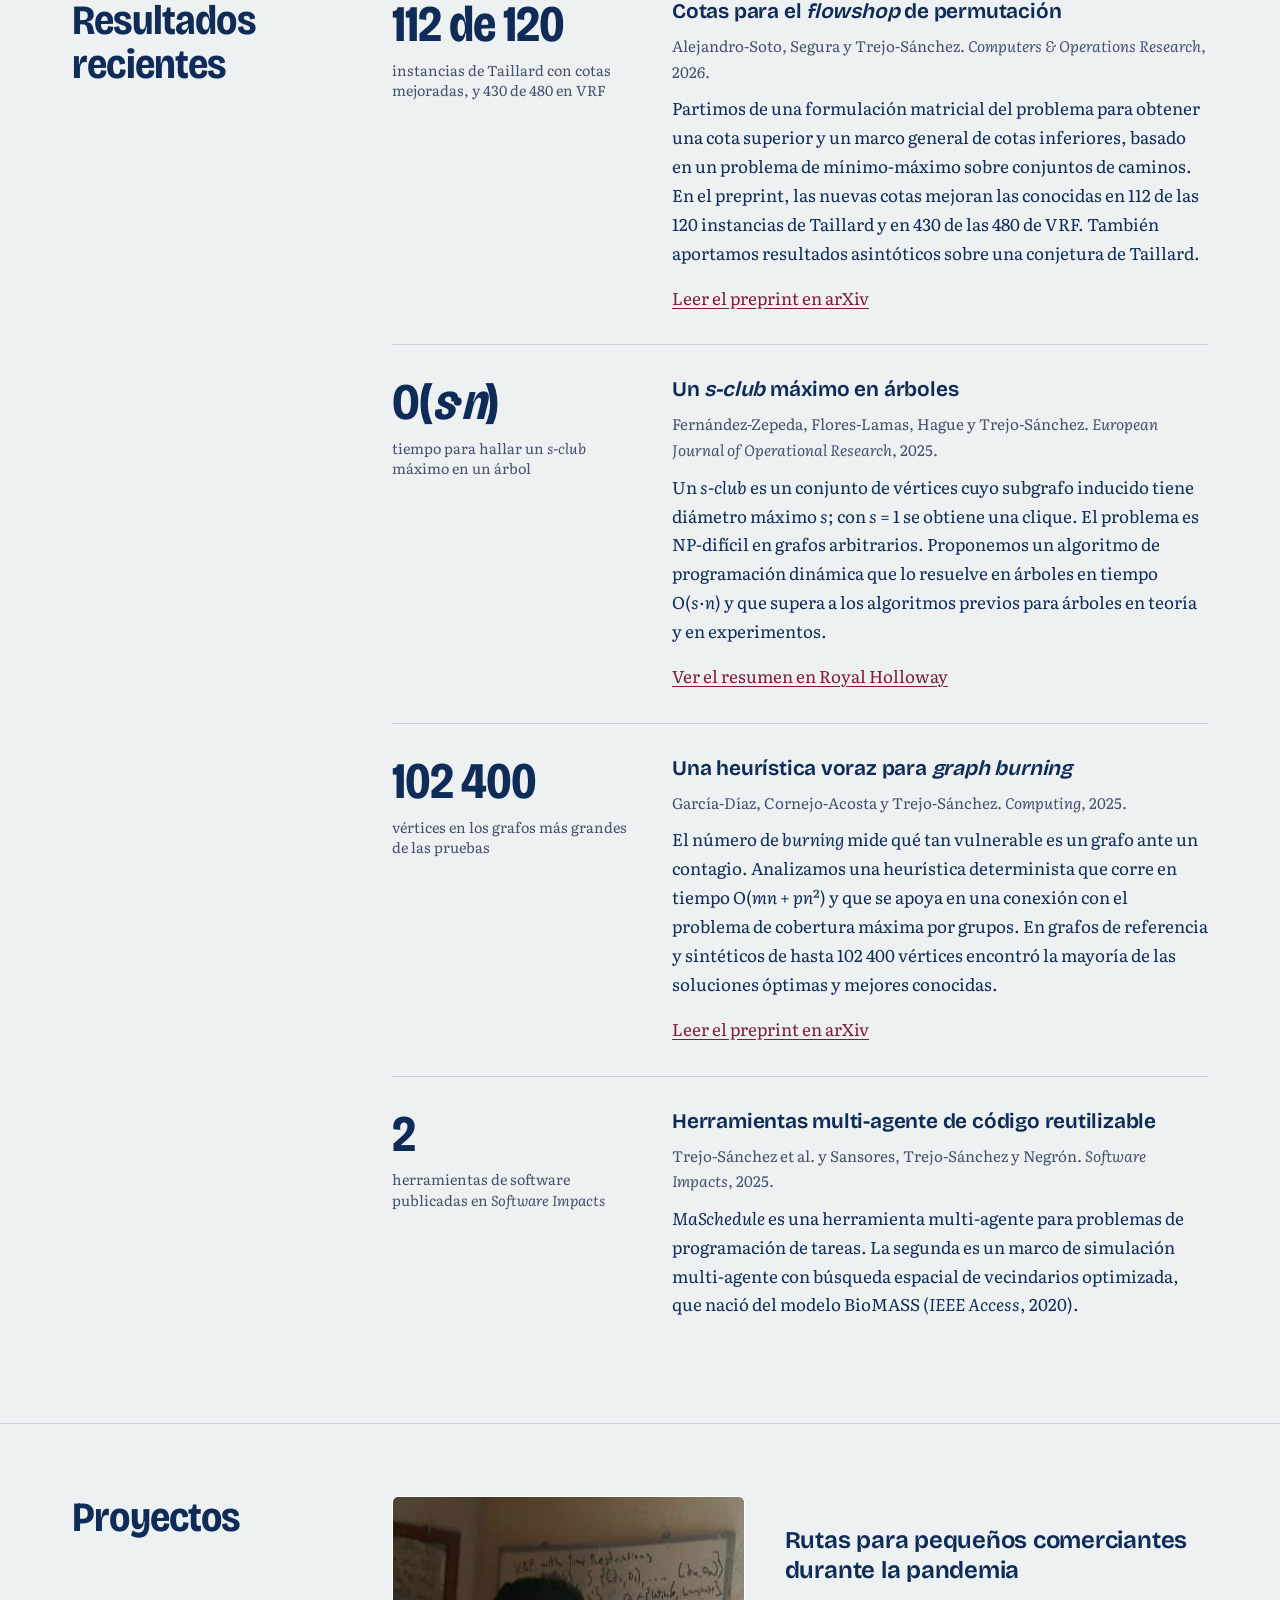
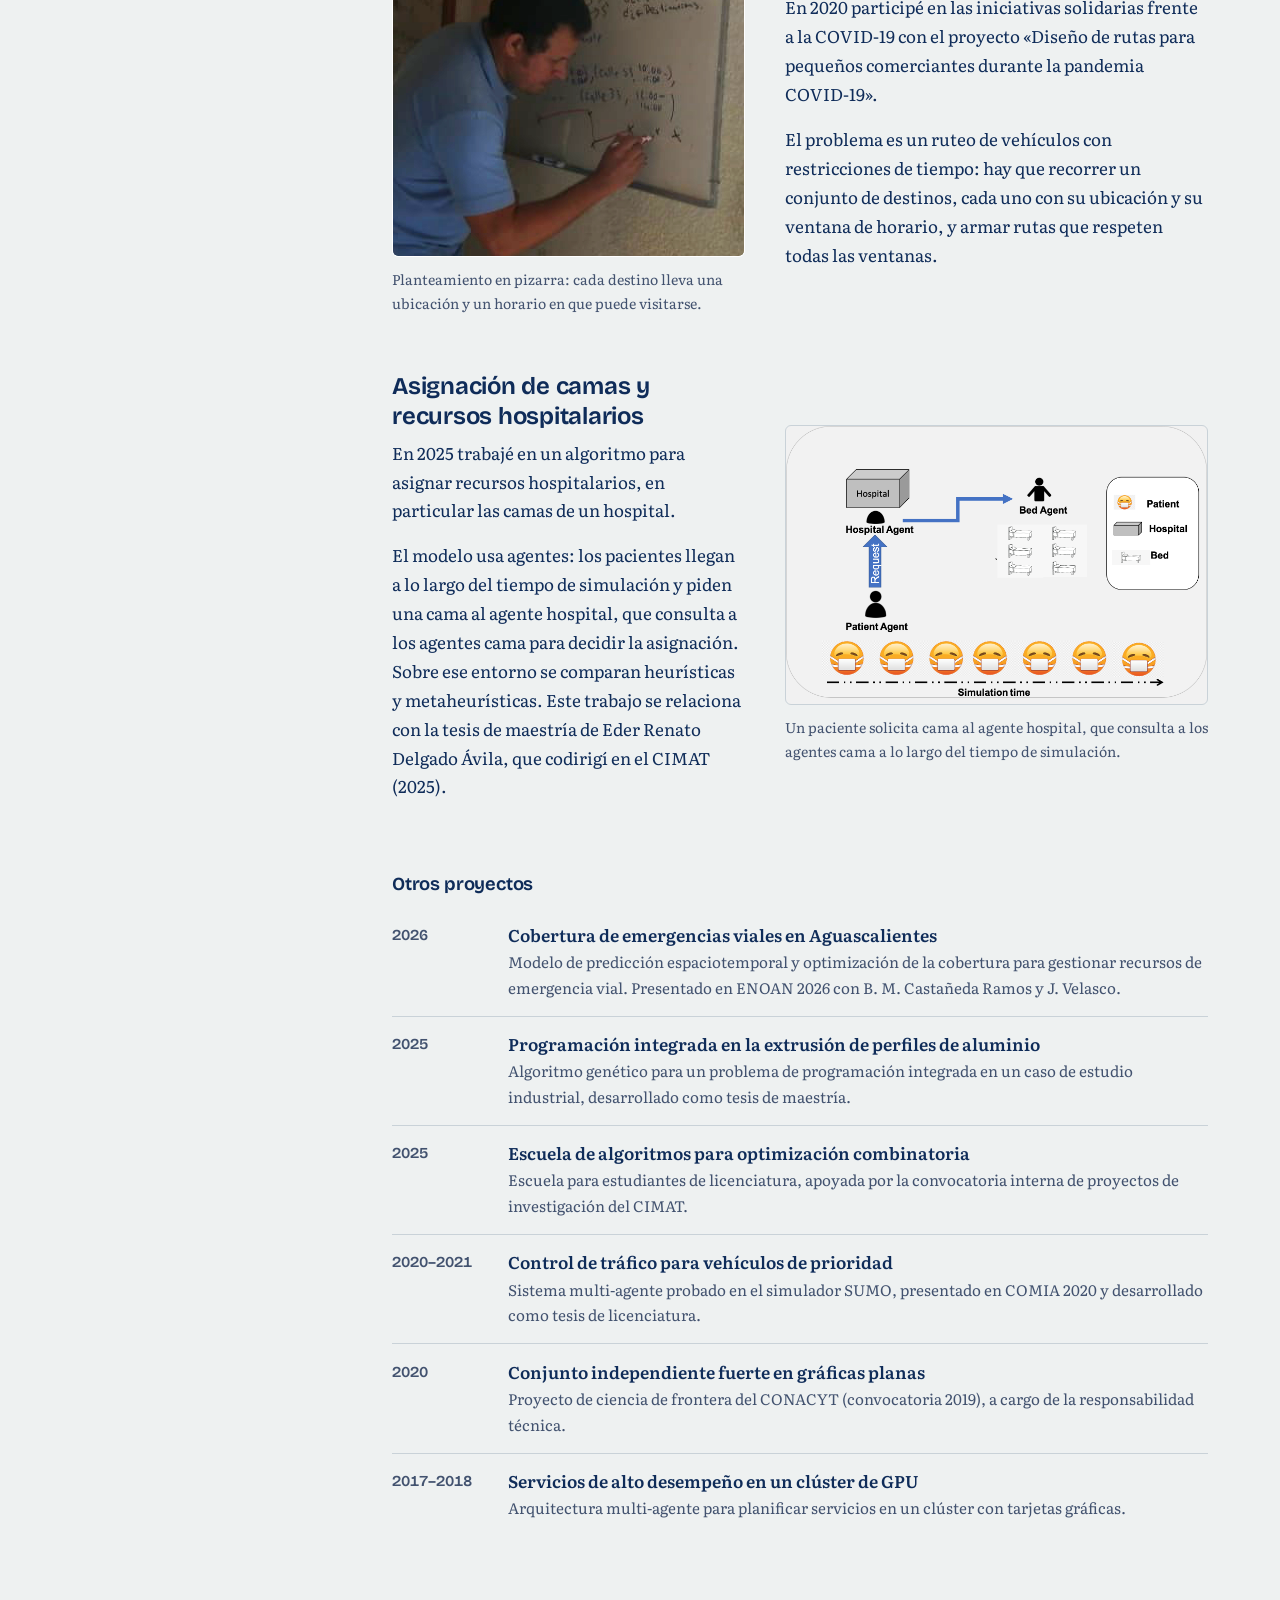
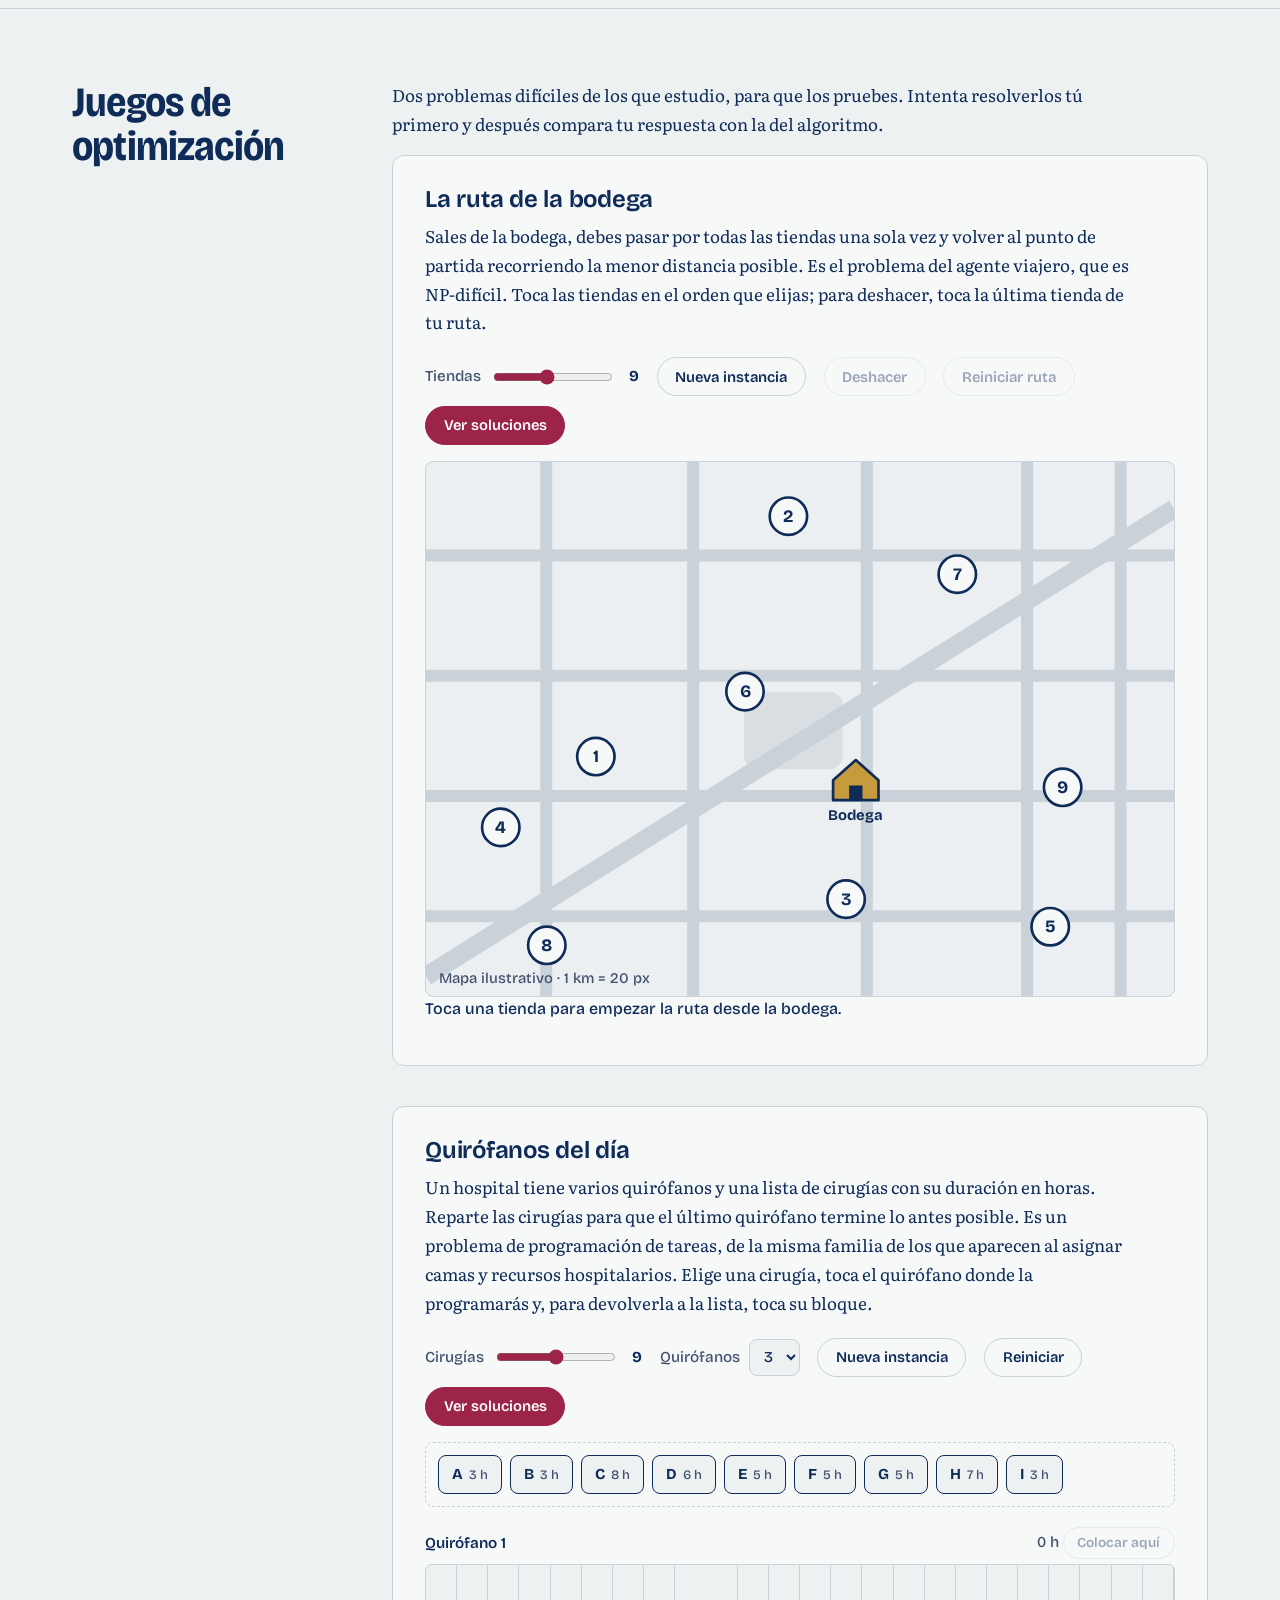
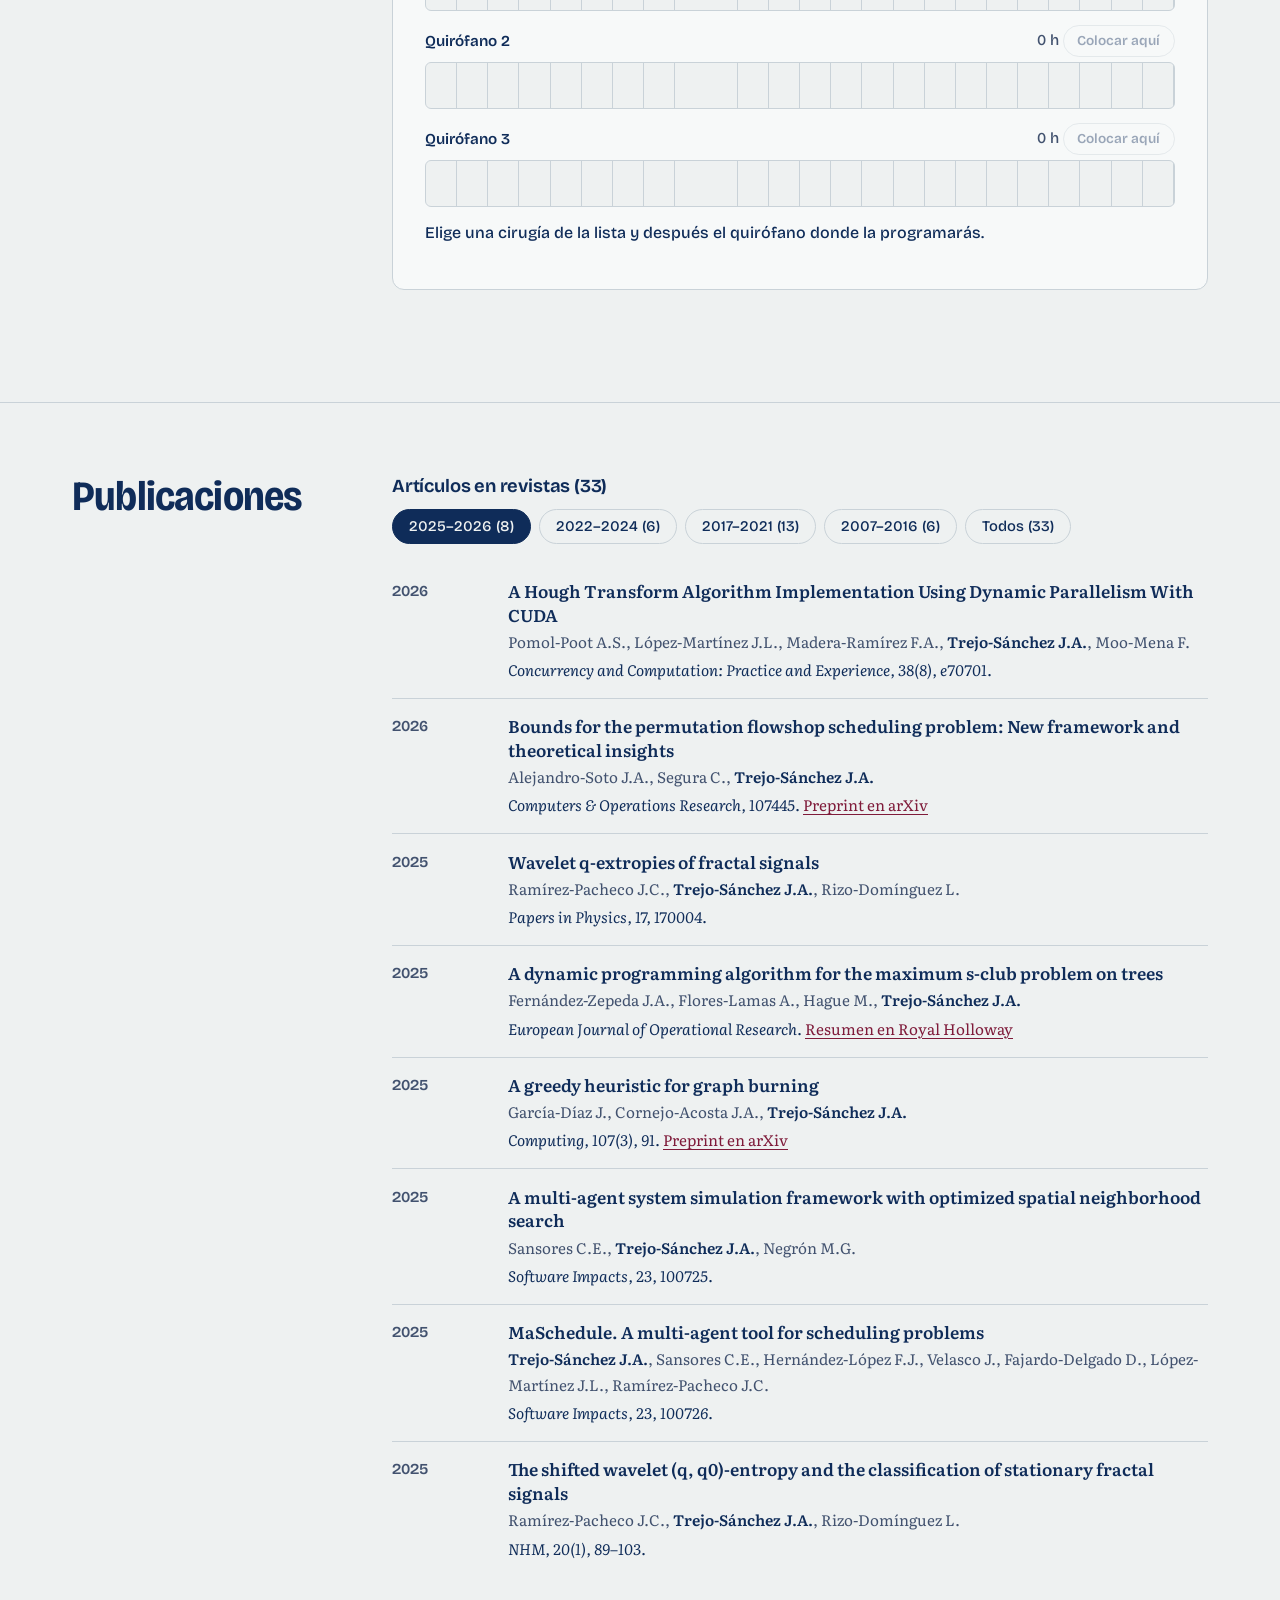
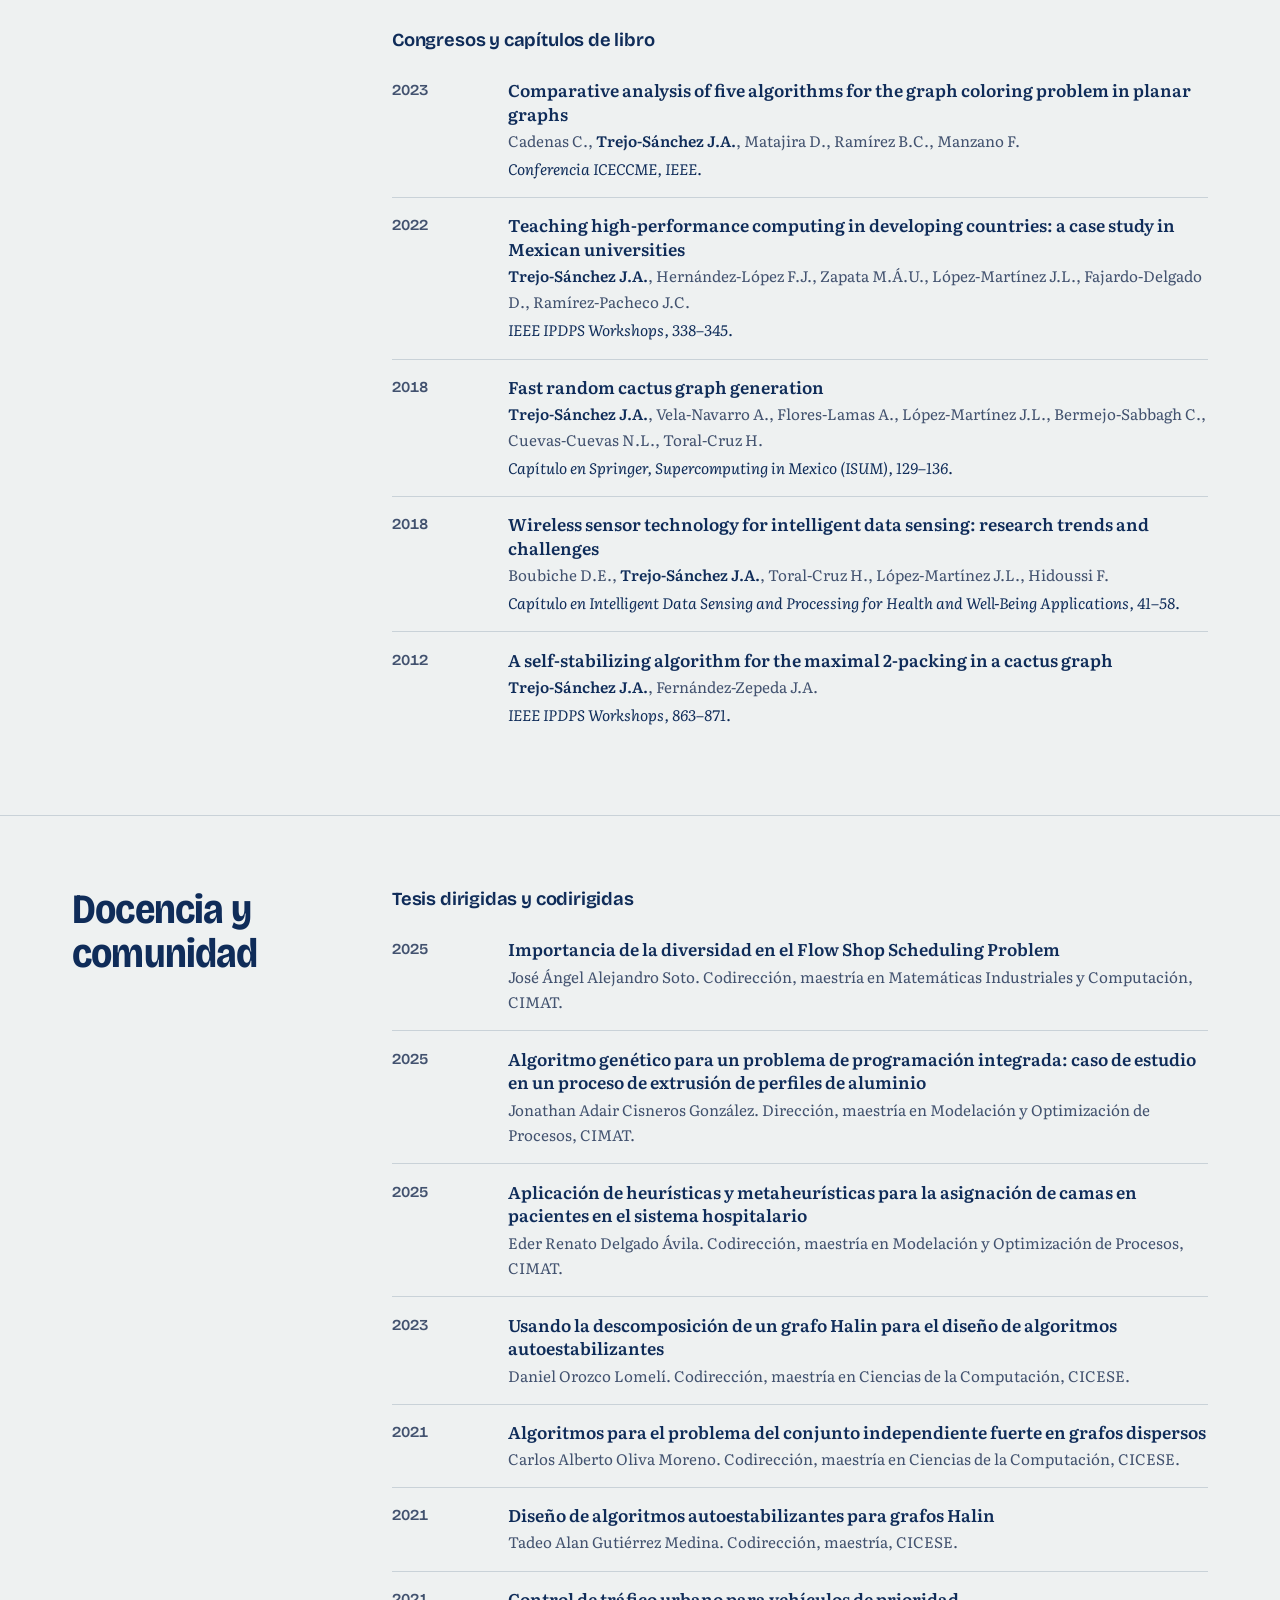
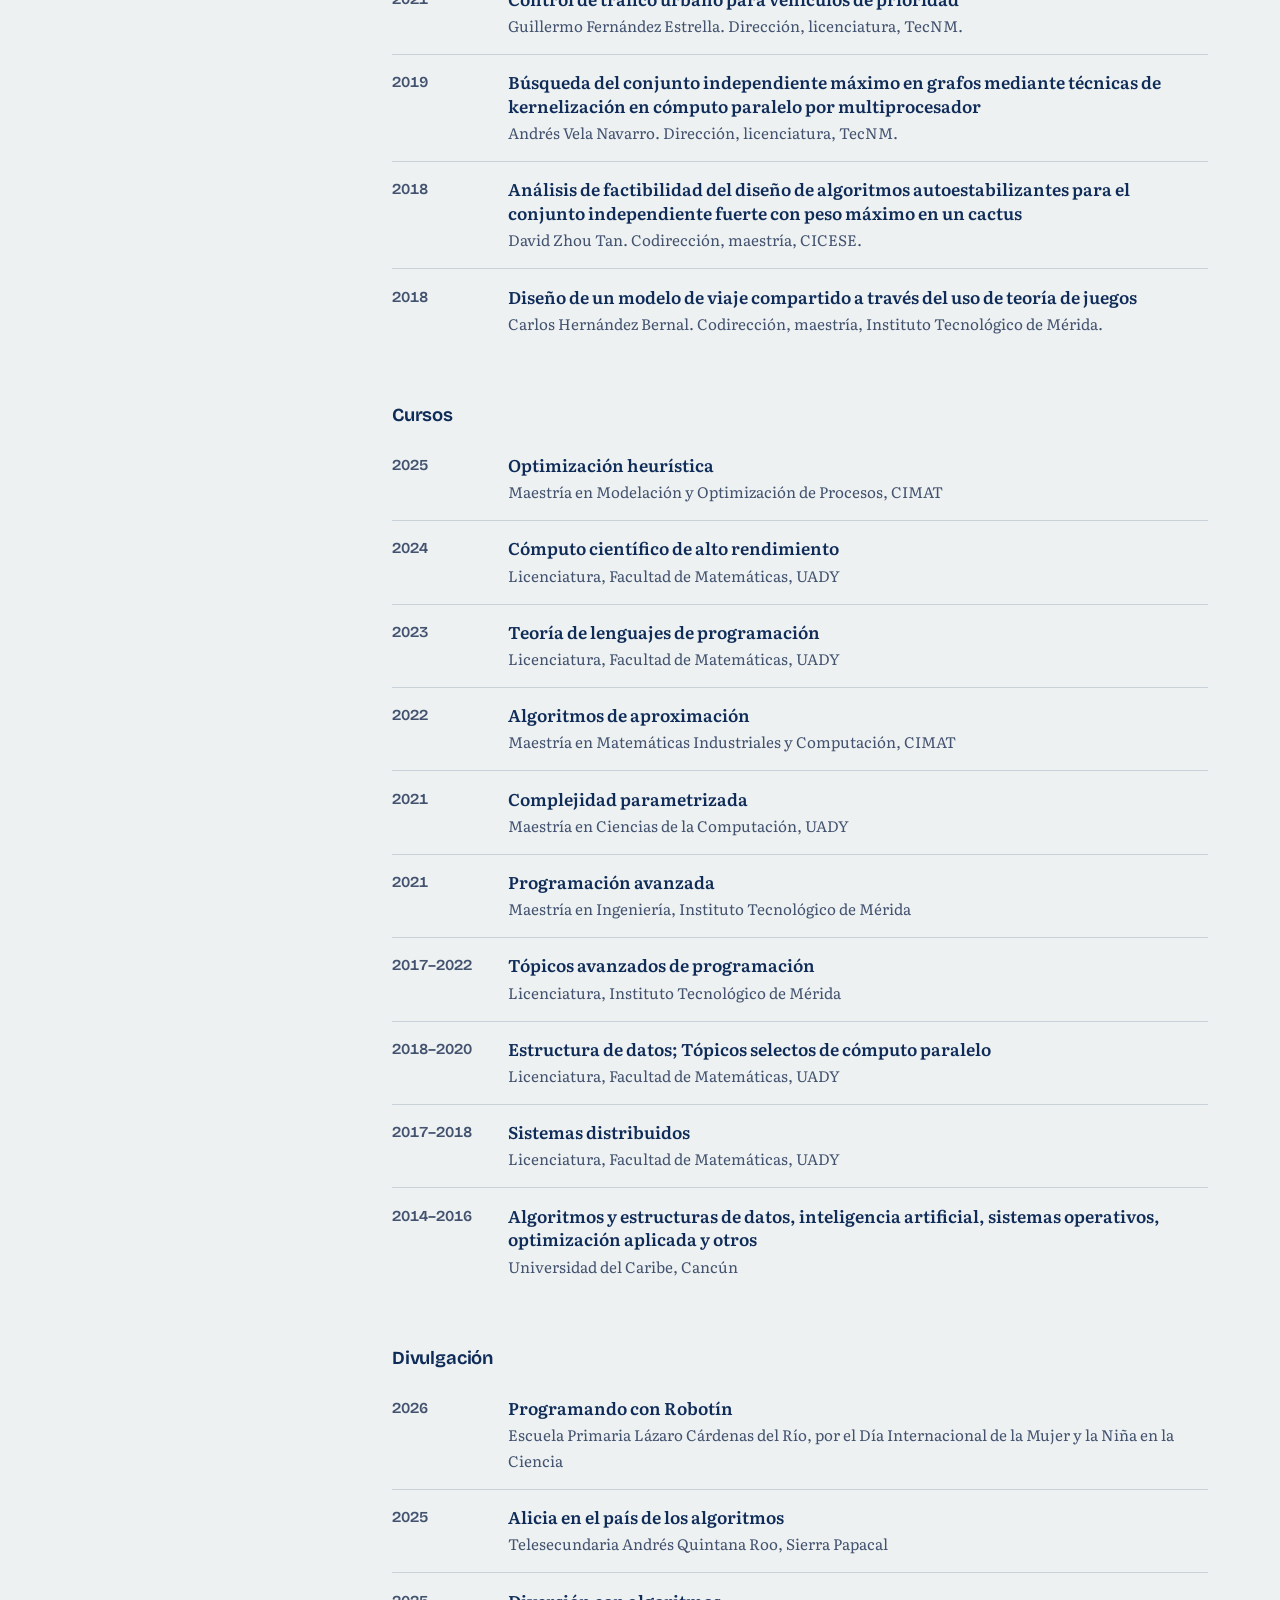
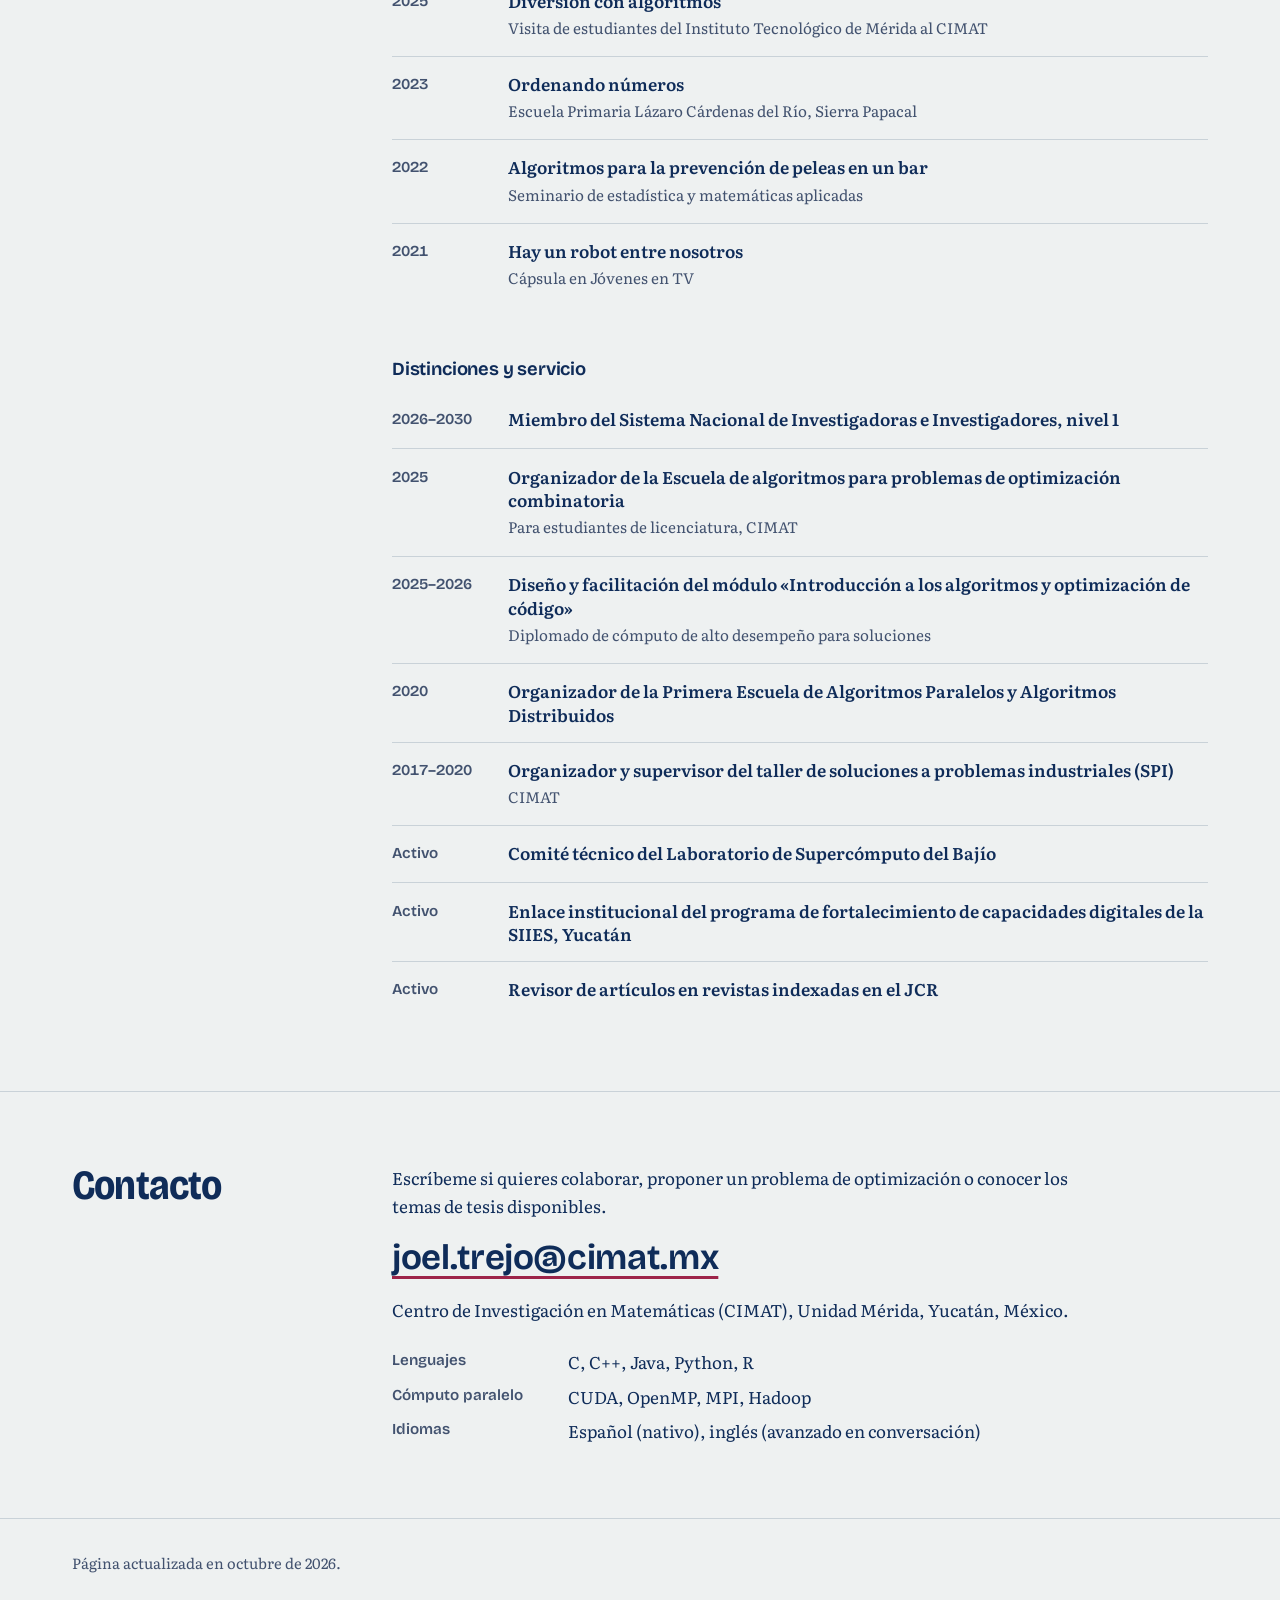
==== commit 6159052d: "Add files via upload" ====
--- a/index.html
+++ b/index.html
@@ -5,12 +5,12 @@
 <meta name="viewport" content="width=device-width, initial-scale=1">
 <title>Joel Antonio Trejo-Sánchez | CIMAT Mérida</title>
 <meta name="description" content="Página de Joel Antonio Trejo-Sánchez, investigador del CIMAT Unidad Mérida. Algoritmos en grafos, optimización combinatoria y sistemas multi-agente.">
-<meta name="theme-color" content="#EDF1EE" media="(prefers-color-scheme: light)">
-<meta name="theme-color" content="#0F1B2D" media="(prefers-color-scheme: dark)">
+<meta name="theme-color" content="#EEF1F1" media="(prefers-color-scheme: light)">
+<meta name="theme-color" content="#0D1A30" media="(prefers-color-scheme: dark)">
 <meta property="og:title" content="Joel Antonio Trejo-Sánchez">
 <meta property="og:description" content="Algoritmos en grafos, optimización combinatoria y sistemas multi-agente. CIMAT Unidad Mérida.">
 <meta property="og:type" content="website">
-<link rel="icon" href="data:image/svg+xml,%3Csvg xmlns='http://www.w3.org/2000/svg' viewBox='0 0 32 32'%3E%3Crect width='32' height='32' rx='7' fill='%2314213D'/%3E%3Cpath d='M8 22 15 10 24 20M15 10 22 8' stroke='%235CCBCB' stroke-width='2.4' fill='none' stroke-linecap='round'/%3E%3Ccircle cx='8' cy='22' r='3' fill='%23E3A93A'/%3E%3Ccircle cx='15' cy='10' r='3' fill='%235CCBCB'/%3E%3Ccircle cx='24' cy='20' r='3' fill='%235CCBCB'/%3E%3Ccircle cx='22' cy='8' r='3' fill='%235CCBCB'/%3E%3C/svg%3E">
+<link rel="icon" href="data:image/svg+xml,%3Csvg xmlns='http://www.w3.org/2000/svg' viewBox='0 0 32 32'%3E%3Crect width='32' height='32' rx='7' fill='%230F2C59'/%3E%3Cpath d='M8 22 15 10 24 20M15 10 22 8' stroke='%23E58AA3' stroke-width='2.4' fill='none' stroke-linecap='round'/%3E%3Ccircle cx='8' cy='22' r='3' fill='%23E3B04B'/%3E%3Ccircle cx='15' cy='10' r='3' fill='%23E58AA3'/%3E%3Ccircle cx='24' cy='20' r='3' fill='%23E58AA3'/%3E%3Ccircle cx='22' cy='8' r='3' fill='%23E58AA3'/%3E%3C/svg%3E">
 <link rel="preconnect" href="https://fonts.googleapis.com">
 <link rel="preconnect" href="https://fonts.gstatic.com" crossorigin>
 <link rel="stylesheet" href="https://fonts.googleapis.com/css2?family=Bricolage+Grotesque:opsz,wdth,wght@12..96,75..100,400..800&family=Literata:ital,opsz,wght@0,7..72,400..700;1,7..72,400..600&display=swap">
@@ -19,21 +19,22 @@
 </script>
 <style>
 :root{
-  --bg:#EDF1EE; --surface:#F7F9F7; --ink:#14213D; --muted:#46556D; --line:#C6D1CB;
-  --teal:#0B7A7E; --teal-ink:#086468; --on-teal:#FFFFFF; --ochre:#E3A93A;
+  /* Azul institucional (tinta), guinda (acento) y dorado (detalle). Cambia aquí los códigos exactos si lo deseas. */
+  --bg:#EEF1F1; --surface:#F7F9F9; --ink:#0F2C59; --muted:#42526F; --line:#C9D2D8;
+  --accent:#9D2449; --accent-ink:#7F1B3A; --on-accent:#FFFFFF; --gold:#C79A3E;
   --serif:"Literata",Georgia,"Times New Roman",serif;
   --sans:"Bricolage Grotesque","Avenir Next","Segoe UI",system-ui,sans-serif;
 }
 @media (prefers-color-scheme:dark){
-  :root{--bg:#0F1B2D;--surface:#162841;--ink:#E8EEF2;--muted:#A9B7C8;--line:#2B3D58;
-        --teal:#5CCBCB;--teal-ink:#7DDADA;--on-teal:#0F1B2D;--ochre:#E8B75A;}
+  :root{--bg:#0D1A30;--surface:#15264A;--ink:#E8EEF5;--muted:#A9B8CC;--line:#2A3D5E;
+        --accent:#E58AA3;--accent-ink:#F0A5B9;--on-accent:#0D1A30;--gold:#E3B04B;}
 }
 *{box-sizing:border-box}
 html{-webkit-text-size-adjust:100%}
 @media (prefers-reduced-motion:no-preference){html{scroll-behavior:smooth}}
 body{margin:0;background:var(--bg);color:var(--ink);font:400 1.0625rem/1.7 var(--serif)}
-a{color:var(--teal-ink);text-underline-offset:.2em}
-a:focus-visible,button:focus-visible{outline:3px solid var(--teal);outline-offset:3px;border-radius:3px}
+a{color:var(--accent-ink);text-underline-offset:.2em}
+a:focus-visible,button:focus-visible{outline:3px solid var(--accent);outline-offset:3px;border-radius:3px}
 .wrap{max-width:76rem;margin:0 auto;padding:0 1.25rem}
 @media (min-width:44rem){.wrap{padding:0 2.5rem}}
 .skip{position:absolute;left:-999px;top:0;background:var(--ink);color:var(--bg);padding:.6rem 1rem;z-index:20}
@@ -46,7 +47,7 @@
 .brand{font:700 1.05rem/1 var(--sans);color:var(--ink);text-decoration:none;letter-spacing:-.01em}
 .top ul{display:flex;gap:.25rem 1.25rem;list-style:none;margin:0;padding:0;flex-wrap:wrap;font:500 .95rem/1.4 var(--sans)}
 .top li a{color:var(--muted);text-decoration:none;padding:.2rem 0;border-bottom:2px solid transparent}
-.top li a:hover{color:var(--ink);border-bottom-color:var(--teal)}
+.top li a:hover{color:var(--ink);border-bottom-color:var(--accent)}
 
 /* portada */
 .hero{padding:3.5rem 0 4.5rem}
@@ -59,22 +60,22 @@
 .role{color:var(--muted);max-width:35rem;margin:0 0 2rem}
 .actions{display:flex;flex-wrap:wrap;gap:1rem 1.75rem;align-items:center}
 .btn{display:inline-block;font:600 1rem/1 var(--sans);padding:.95rem 1.5rem;border-radius:999px;
-     background:var(--teal);color:var(--on-teal);text-decoration:none}
-.btn:hover{background:var(--teal-ink)}
+     background:var(--accent);color:var(--on-accent);text-decoration:none}
+.btn:hover{background:var(--accent-ink)}
 .link{font:600 1rem/1.2 var(--sans);color:var(--ink);text-decoration:underline;
-      text-decoration-color:var(--teal);text-decoration-thickness:2px}
+      text-decoration-color:var(--accent);text-decoration-thickness:2px}
 .graph{margin:0}
 .graph svg{display:block;width:100%;height:auto}
 .graph figcaption{display:flex;justify-content:space-between;align-items:center;gap:1rem;
                   margin-top:.75rem;font-size:.9rem;color:var(--muted)}
 .graph button{font:500 .9rem/1 var(--sans);background:none;color:var(--ink);border:1px solid var(--line);
               border-radius:999px;padding:.5rem 1rem;cursor:pointer}
-.graph button:hover{border-color:var(--teal)}
+.graph button:hover{border-color:var(--accent)}
 .e-cand{stroke:var(--line);stroke-width:1}
-.e-tree{stroke:var(--teal);stroke-width:2.75;stroke-linecap:round;fill:none}
+.e-tree{stroke:var(--accent);stroke-width:2.75;stroke-linecap:round;fill:none}
 .n{fill:var(--bg);stroke:var(--muted);stroke-width:1.5}
-.n.in{fill:var(--teal);stroke:var(--teal)}
-.n.root{fill:var(--ochre);stroke:var(--ochre)}
+.n.in{fill:var(--ink);stroke:var(--ink)}
+.n.root{fill:var(--gold);stroke:var(--gold)}
 @media (prefers-reduced-motion:reduce){.graph button{display:none}}
 
 /* secciones */
@@ -100,7 +101,7 @@
 .res{display:grid;gap:1rem 2.5rem;padding:2rem 0;border-top:1px solid var(--line)}
 .res:first-child{border-top:0;padding-top:0}
 @media (min-width:48rem){.res{grid-template-columns:15rem minmax(0,1fr)}}
-.fig{font:700 clamp(2.2rem,4.6vw,3.2rem)/1 var(--sans);color:var(--teal-ink);letter-spacing:-.02em;
+.fig{font:700 clamp(2.2rem,4.6vw,3.2rem)/1 var(--sans);color:var(--ink);letter-spacing:-.02em;
      font-variation-settings:"wdth" 85,"opsz" 72}
 .fig small{display:block;font:400 .9rem/1.4 var(--serif);color:var(--muted);letter-spacing:0;margin-top:.6rem;
            font-variation-settings:normal}
@@ -132,17 +133,90 @@
 .chips{display:flex;flex-wrap:wrap;gap:.5rem;margin:0 0 1.25rem}
 .chip{font:500 .92rem/1 var(--sans);border:1px solid var(--line);background:transparent;color:var(--ink);
       border-radius:999px;padding:.55rem 1rem;cursor:pointer}
-.chip:hover{border-color:var(--teal)}
+.chip:hover{border-color:var(--accent)}
 .chip[aria-pressed="true"]{background:var(--ink);color:var(--bg);border-color:var(--ink)}
 .chips:not(.on){display:none}
 
 /* contacto */
 .mail{display:inline-block;font:650 clamp(1.5rem,3.4vw,2.2rem)/1.2 var(--sans);letter-spacing:-.01em;
-      color:var(--ink);text-decoration-color:var(--teal);text-decoration-thickness:3px;word-break:break-word}
+      color:var(--ink);text-decoration-color:var(--accent);text-decoration-thickness:3px;word-break:break-word}
 .tools{display:grid;gap:.35rem 2rem;margin:1.5rem 0 0;max-width:44rem}
 @media (min-width:44rem){.tools{grid-template-columns:9rem minmax(0,1fr)}}
 .tools dt{font:600 .95rem/1.7 var(--sans);color:var(--muted)}
 .tools dd{margin:0}
+/* juegos */
+.game{background:var(--surface);border:1px solid var(--line);border-radius:12px;padding:1.25rem;margin:0 0 2.5rem}
+@media (min-width:48rem){.game{padding:1.75rem 2rem}}
+.game h3{font-size:1.5rem}
+.ctrl{display:flex;flex-wrap:wrap;gap:.6rem 1.1rem;align-items:center;margin:1.25rem 0 1rem}
+.rng{display:flex;align-items:center;gap:.6rem;font:500 .95rem/1 var(--sans);color:var(--muted)}
+.rng output{color:var(--ink);font-weight:700;min-width:1.5ch;text-align:right}
+.rng input{accent-color:var(--accent);width:7.5rem}
+.rng select{font:500 .95rem/1 var(--sans);color:var(--ink);background:var(--bg);border:1px solid var(--line);border-radius:8px;padding:.45rem .6rem}
+.gb{font:600 .92rem/1 var(--sans);padding:.7rem 1.1rem;border-radius:999px;border:1px solid var(--line);background:transparent;color:var(--ink);cursor:pointer}
+.gb:hover:not(:disabled){border-color:var(--accent)}
+.gb:disabled{opacity:.4;cursor:default}
+.gb.go{background:var(--accent);border-color:var(--accent);color:var(--on-accent)}
+.gb.go:hover:not(:disabled){background:var(--accent-ink);border-color:var(--accent-ink)}
+.status{font:500 1rem/1.5 var(--sans);min-height:1.5em;margin:.9rem 0 0}
+.tog{display:flex;flex-wrap:wrap;gap:.5rem;align-items:center;margin:1rem 0 .25rem}
+.tog .lbl{font:500 .92rem/1 var(--sans);color:var(--muted);margin-right:.25rem}
+.sw{display:inline-block;width:.8rem;height:.8rem;border-radius:50%;margin-right:.5rem;vertical-align:-.05em;box-shadow:0 0 0 1.5px var(--muted)}
+.tw{overflow-x:auto}
+.cmp{width:100%;border-collapse:collapse;font:500 .95rem/1.4 var(--sans);margin:.75rem 0;font-variant-numeric:tabular-nums}
+.cmp th,.cmp td{text-align:left;padding:.6rem .6rem .6rem 0;border-top:1px solid var(--line);vertical-align:top}
+.cmp thead th{border-top:0;color:var(--muted);font-weight:600}
+.cmp td:nth-child(n+2),.cmp th:nth-child(n+2){text-align:right;padding-right:.5rem}
+.note{font-size:.95rem;color:var(--muted)}
+
+/* mapa */
+.map{display:block;width:100%;height:auto;border-radius:8px;border:1px solid var(--line);
+     background:color-mix(in srgb,var(--ink) 5%,var(--surface))}
+.map .st{stroke:var(--line);fill:none;stroke-linecap:butt}
+.map .park{fill:var(--line);opacity:.55}
+.map .cap{font:500 11px var(--sans);fill:var(--muted)}
+.rt{fill:none;stroke-linecap:round;stroke-linejoin:round}
+.rt-user{stroke:var(--accent);stroke-width:3.5}
+.rt-opt{stroke:var(--ink);stroke-width:6;opacity:.8}
+.rt-apx{stroke:var(--gold);stroke-width:4;stroke-dasharray:10 7}
+.city{cursor:pointer;outline:none}
+.city .dot{fill:var(--surface);stroke:var(--ink);stroke-width:2}
+.city text{font:700 13px var(--sans);fill:var(--ink);text-anchor:middle;dominant-baseline:central;pointer-events:none}
+.city.vis .dot{fill:var(--ink)}
+.city.vis text{fill:var(--bg)}
+.city.last .dot{stroke:var(--accent);stroke-width:4}
+.city:hover .dot,.city:focus-visible .dot{stroke:var(--accent);stroke-width:4}
+.depot path{fill:var(--gold);stroke:var(--ink);stroke-width:2;stroke-linejoin:round}
+.depot .door{fill:var(--ink);stroke:none}
+.depot text{font:700 11px var(--sans);fill:var(--ink);text-anchor:middle}
+
+/* quirófanos */
+.pool{display:flex;flex-wrap:wrap;gap:.5rem;align-items:center;min-height:3.25rem;padding:.75rem;border:1px dashed var(--line);border-radius:8px;margin:0 0 1.25rem}
+.pool .none{color:var(--muted);font:500 .92rem/1.3 var(--sans)}
+.job{font:700 .95rem/1 var(--sans);color:var(--ink);background:var(--bg);border:1.5px solid var(--ink);border-radius:8px;padding:.7rem .8rem;cursor:pointer}
+.job small{font-weight:500;color:var(--muted);margin-left:.4rem;font-size:.85em}
+.job:hover{border-color:var(--accent)}
+.job[aria-pressed="true"]{background:var(--accent);border-color:var(--accent);color:var(--on-accent)}
+.job[aria-pressed="true"] small{color:inherit}
+.room{margin:0 0 .9rem}
+.room-h{display:flex;justify-content:space-between;align-items:center;gap:1rem;margin-bottom:.35rem;font:600 .95rem/1.2 var(--sans)}
+.room-h .load{color:var(--muted);font-weight:500;font-variant-numeric:tabular-nums}
+.room-h .gb{padding:.5rem .85rem;font-size:.85rem}
+.lane{position:relative;display:flex;height:2.9rem;border:1px solid var(--line);border-radius:6px;overflow:hidden;
+      background:var(--bg) repeating-linear-gradient(90deg,transparent 0,transparent calc(var(--u) - 1px),var(--line) calc(var(--u) - 1px),var(--line) var(--u))}
+.lane.target{cursor:pointer;border-color:var(--accent);box-shadow:0 0 0 3px color-mix(in srgb,var(--accent) 22%,transparent)}
+.blk{flex:none;display:flex;align-items:center;justify-content:center;gap:.25rem;overflow:hidden;padding:0;
+     font:700 .85rem/1 var(--sans);color:var(--bg);background:var(--ink);border:0;border-right:2px solid var(--bg);white-space:nowrap;
+     width:calc(var(--u) * var(--p))}
+button.blk{cursor:pointer}
+button.blk:hover{background:var(--accent)}
+.blk small{font-weight:500;opacity:.8;font-size:.9em}
+.cmax{position:absolute;top:0;bottom:0;left:calc(var(--u) * var(--c));border-left:2px dashed var(--accent);pointer-events:none}
+.gantt{margin:0 0 1.5rem}
+.gantt h4{font:650 1rem/1.2 var(--sans);margin:0 0 .6rem}
+.gantt .lane{height:2.2rem}
+@media (prefers-reduced-motion:no-preference){.lane,.blk{transition:background-color .15s,border-color .15s}}
+
 footer{border-top:1px solid var(--line);padding:2rem 0 3rem;color:var(--muted);font-size:.92rem}
 </style>
 </head>
@@ -156,6 +230,7 @@
       <li><a href="#investigacion">Investigación</a></li>
       <li><a href="#resultados">Resultados</a></li>
       <li><a href="#proyectos">Proyectos</a></li>
+      <li><a href="#juegos">Juegos</a></li>
       <li><a href="#publicaciones">Publicaciones</a></li>
       <li><a href="#docencia">Docencia</a></li>
       <li><a href="#contacto">Contacto</a></li>
@@ -292,6 +367,72 @@
 <li><span class="yr">2020</span><div><span class="pub-title">Conjunto independiente fuerte en gráficas planas</span><span class="pub-auth">Proyecto de ciencia de frontera del CONACYT (convocatoria 2019), a cargo de la responsabilidad técnica.</span></div></li>
 <li><span class="yr">2017–2018</span><div><span class="pub-title">Servicios de alto desempeño en un clúster de GPU</span><span class="pub-auth">Arquitectura multi-agente para planificar servicios en un clúster con tarjetas gráficas.</span></div></li>
       </ol>
+    </div>
+  </div>
+</section>
+
+<section class="sec" id="juegos" aria-labelledby="h-jue">
+  <div class="wrap">
+    <h2 id="h-jue">Juegos de optimización</h2>
+    <div>
+      <p>Dos problemas difíciles de los que estudio, para que los pruebes. Intenta resolverlos tú primero y después compara tu respuesta con la del algoritmo.</p>
+
+      <article class="game" id="g-tsp" aria-labelledby="h-tsp">
+        <h3 id="h-tsp">La ruta de la bodega</h3>
+        <p>Sales de la bodega, debes pasar por todas las tiendas una sola vez y volver al punto de partida recorriendo la menor distancia posible. Es el problema del agente viajero, que es NP-difícil. Toca las tiendas en el orden que elijas; para deshacer, toca la última tienda de tu ruta.</p>
+        <div class="ctrl">
+          <label class="rng" for="t-n">Tiendas <input type="range" id="t-n" min="5" max="14" value="9"><output id="t-nv" for="t-n">9</output></label>
+          <button type="button" class="gb" id="t-new">Nueva instancia</button>
+          <button type="button" class="gb" id="t-undo">Deshacer</button>
+          <button type="button" class="gb" id="t-reset">Reiniciar ruta</button>
+          <button type="button" class="gb go" id="t-solve">Ver soluciones</button>
+        </div>
+        <svg class="map" id="t-map" viewBox="0 0 560 400" role="group"
+             aria-label="Minimapa con una bodega y varias tiendas numeradas. Elige las tiendas en el orden en que las visitarás."></svg>
+        <p class="status" id="t-status" role="status" aria-live="polite"></p>
+        <div id="t-res" hidden>
+          <div class="tog" id="t-tog" role="group" aria-label="Rutas visibles en el mapa">
+            <span class="lbl">Mostrar:</span>
+            <button type="button" class="chip" data-k="user" aria-pressed="true"><i class="sw" style="background:var(--accent)"></i>Mi ruta</button>
+            <button type="button" class="chip" data-k="opt" aria-pressed="true"><i class="sw" style="background:var(--ink)"></i>Óptima</button>
+            <button type="button" class="chip" data-k="apx" aria-pressed="true"><i class="sw" style="background:var(--gold)"></i>Aproximada</button>
+          </div>
+          <div class="tog" id="t-met" role="group" aria-label="Algoritmo de aproximación">
+            <span class="lbl">Aproximación:</span>
+            <button type="button" class="chip" data-m="nn" aria-pressed="true">Vecino más cercano</button>
+            <button type="button" class="chip" data-m="mst" aria-pressed="false">Árbol de expansión mínima</button>
+          </div>
+          <div class="tw"><table class="cmp">
+            <thead><tr><th scope="col">Ruta</th><th scope="col">Distancia</th><th scope="col">Sobre el óptimo</th></tr></thead>
+            <tbody id="t-rows"></tbody>
+          </table></div>
+          <p class="note" id="t-note"></p>
+        </div>
+      </article>
+
+      <article class="game" id="g-sch" aria-labelledby="h-sch">
+        <h3 id="h-sch">Quirófanos del día</h3>
+        <p>Un hospital tiene varios quirófanos y una lista de cirugías con su duración en horas. Reparte las cirugías para que el último quirófano termine lo antes posible. Es un problema de programación de tareas, de la misma familia de los que aparecen al asignar camas y recursos hospitalarios. Elige una cirugía, toca el quirófano donde la programarás y, para devolverla a la lista, toca su bloque.</p>
+        <div class="ctrl">
+          <label class="rng" for="s-n">Cirugías <input type="range" id="s-n" min="6" max="12" value="9"><output id="s-nv" for="s-n">9</output></label>
+          <label class="rng" for="s-m">Quirófanos
+            <select id="s-m"><option value="2">2</option><option value="3" selected>3</option><option value="4">4</option></select></label>
+          <button type="button" class="gb" id="s-new">Nueva instancia</button>
+          <button type="button" class="gb" id="s-reset">Reiniciar</button>
+          <button type="button" class="gb go" id="s-solve">Ver soluciones</button>
+        </div>
+        <div class="pool" id="s-pool" role="group" aria-label="Cirugías por programar"></div>
+        <div id="s-rooms"></div>
+        <p class="status" id="s-status" role="status" aria-live="polite"></p>
+        <div id="s-res" hidden>
+          <div class="tw"><table class="cmp">
+            <thead><tr><th scope="col">Calendario</th><th scope="col">Termina</th><th scope="col">Sobre el óptimo</th></tr></thead>
+            <tbody id="s-rows"></tbody>
+          </table></div>
+          <p class="note" id="s-note"></p>
+          <div id="s-gantts"></div>
+        </div>
+      </article>
     </div>
   </div>
 </section>
@@ -526,5 +667,352 @@
   dibujar();
 })();
 </script>
+<script>
+/* ================= Juego 1: ruta de la bodega (agente viajero) ================= */
+(function () {
+  var NS = 'http://www.w3.org/2000/svg', W = 560, H = 400, KM = 0.05;
+  var svg = document.getElementById('t-map');
+  var $ = function (id) { return document.getElementById(id); };
+  function se(name, attrs, parent) {
+    var e = document.createElementNS(NS, name);
+    for (var a in attrs) e.setAttribute(a, attrs[a]);
+    if (parent) parent.appendChild(e);
+    return e;
+  }
+  var gLay, gNodes, pts, D, route, sol, vis, method, nodeEls;
+  var km = function (px) { return (px * KM).toFixed(1).replace('.', ',') + ' km'; };
+
+  function fondo() {
+    var g = se('g', { 'aria-hidden': 'true' }, svg);
+    se('rect', { 'class': 'park', x: 238, y: 172, width: 74, height: 58, rx: 10 }, g);
+    [70, 160, 250, 340].forEach(function (y) { se('line', { 'class': 'st', x1: 0, y1: y, x2: W, y2: y, 'stroke-width': 9 }, g); });
+    [90, 200, 330, 450, 520].forEach(function (x) { se('line', { 'class': 'st', x1: x, y1: 0, x2: x, y2: H, 'stroke-width': 9 }, g); });
+    se('path', { 'class': 'st', d: 'M0 385 L560 35', 'stroke-width': 14 }, g);
+    var t = se('text', { 'class': 'cap', x: 10, y: H - 10 }, g); t.textContent = 'Mapa ilustrativo · 1 km = 20 px';
+  }
+
+  function nueva() {
+    var m = +$('t-n').value, sep = 66, tries = 0;
+    pts = [{ x: 150 + Math.random() * 260, y: 110 + Math.random() * 180 }];
+    while (pts.length < m + 1) {
+      var p = { x: 32 + Math.random() * (W - 64), y: 32 + Math.random() * (H - 64) };
+      if (pts.every(function (q) { return Math.hypot(p.x - q.x, p.y - q.y) >= sep; })) pts.push(p);
+      if (++tries % 2500 === 0) sep -= 6;
+    }
+    var n = pts.length;
+    D = pts.map(function (a) { return pts.map(function (b) { return Math.hypot(a.x - b.x, a.y - b.y); }); });
+    route = []; sol = null; vis = { user: true, opt: true, apx: true }; method = 'nn';
+    svg.textContent = ''; fondo();
+    gLay = se('g', {}, svg); gNodes = se('g', {}, svg); nodeEls = [];
+    var d = pts[0];
+    var dep = se('g', { 'class': 'depot', role: 'img', 'aria-label': 'Bodega, punto de partida' }, gNodes);
+    se('path', { d: 'M' + (d.x - 17) + ' ' + (d.y - 2) + 'L' + d.x + ' ' + (d.y - 17) + 'L' + (d.x + 17) + ' ' + (d.y - 2) + 'V' + (d.y + 13) + 'H' + (d.x - 17) + 'Z' }, dep);
+    se('rect', { 'class': 'door', x: d.x - 5, y: d.y + 2, width: 10, height: 11 }, dep);
+    var lt = se('text', { x: d.x, y: d.y + 28 }, dep); lt.textContent = 'Bodega';
+    for (var i = 1; i < n; i++) {
+      var g = se('g', { 'class': 'city', tabindex: 0, role: 'button', 'data-i': i }, gNodes);
+      se('circle', { 'class': 'hit', cx: pts[i].x, cy: pts[i].y, r: 22, fill: 'transparent' }, g);
+      se('circle', { 'class': 'dot', cx: pts[i].x, cy: pts[i].y, r: 14 }, g);
+      var tx = se('text', { x: pts[i].x, y: pts[i].y }, g); tx.textContent = i;
+      nodeEls[i] = g;
+    }
+    $('t-res').hidden = true;
+    actualizar();
+  }
+
+  function tourLen(t) {
+    var s = 0;
+    for (var i = 0; i < t.length; i++) s += D[t[i]][t[(i + 1) % t.length]];
+    return s;
+  }
+
+  /* óptimo: programación dinámica de Held-Karp, O(2^n · n²) */
+  function heldKarp() {
+    var m = pts.length - 1, S = 1 << m;
+    var dp = new Float64Array(S * m).fill(Infinity), par = new Int8Array(S * m).fill(-1);
+    var F = new Float64Array(m * m);
+    for (var x = 0; x < m; x++) for (var y = 0; y < m; y++) F[x * m + y] = D[x + 1][y + 1];
+    for (var j = 0; j < m; j++) dp[(1 << j) * m + j] = D[0][j + 1];
+    for (var mask = 1; mask < S; mask++)
+      for (var a = 0; a < m; a++) {
+        if (!(mask & (1 << a))) continue;
+        var cur = dp[mask * m + a]; if (cur === Infinity) continue;
+        for (var b = 0; b < m; b++) {
+          if (mask & (1 << b)) continue;
+          var ix = (mask | (1 << b)) * m + b, v = cur + F[a * m + b];
+          if (v < dp[ix]) { dp[ix] = v; par[ix] = a; }
+        }
+      }
+    var full = S - 1, best = Infinity, last = -1;
+    for (var k = 0; k < m; k++) { var v2 = dp[full * m + k] + D[k + 1][0]; if (v2 < best) { best = v2; last = k; } }
+    var tour = [], msk = full, c = last;
+    while (c >= 0) { tour.push(c + 1); var pc = par[msk * m + c]; msk ^= (1 << c); c = pc; }
+    return [0].concat(tour.reverse());
+  }
+  /* aproximada 1: vecino más cercano */
+  function vecino() {
+    var n = pts.length, seen = [true], t = [0], cur = 0;
+    for (var k = 1; k < n; k++) {
+      var b = -1;
+      for (var j = 1; j < n; j++) if (!seen[j] && (b < 0 || D[cur][j] < D[cur][b])) b = j;
+      seen[b] = true; t.push(b); cur = b;
+    }
+    return t;
+  }
+  /* aproximada 2: árbol de expansión mínima (Prim) y recorrido en preorden; nunca pasa de 2× el óptimo */
+  function arbol() {
+    var n = pts.length, inT = [], par = [], key = [];
+    for (var i = 0; i < n; i++) { key[i] = Infinity; par[i] = -1; }
+    key[0] = 0;
+    for (var k = 0; k < n; k++) {
+      var u = -1;
+      for (var v = 0; v < n; v++) if (!inT[v] && (u < 0 || key[v] < key[u])) u = v;
+      inT[u] = true;
+      for (var w = 0; w < n; w++) if (!inT[w] && D[u][w] < key[w]) { key[w] = D[u][w]; par[w] = u; }
+    }
+    var ch = pts.map(function () { return []; });
+    for (var x = 1; x < n; x++) ch[par[x]].push(x);
+    var t = [];
+    (function dfs(u) { t.push(u); ch[u].sort(function (a, b) { return D[u][a] - D[u][b]; }).forEach(dfs); })(0);
+    return t;
+  }
+
+  function pl(cls, tour, close) {
+    var s = tour.map(function (i) { return pts[i].x + ',' + pts[i].y; });
+    if (close) s.push(pts[tour[0]].x + ',' + pts[tour[0]].y);
+    se('polyline', { 'class': 'rt ' + cls, points: s.join(' ') }, gLay);
+  }
+
+  function actualizar() {
+    var m = pts.length - 1, done = route.length === m;
+    gLay.textContent = '';
+    if (sol) {
+      if (vis.apx) pl('rt-apx', method === 'nn' ? sol.nn : sol.mst, true);
+      if (vis.opt) pl('rt-opt', sol.opt, true);
+    }
+    if (route.length && (!sol || vis.user)) pl('rt-user', [0].concat(route), done);
+    var last = route[route.length - 1];
+    for (var i = 1; i <= m; i++) {
+      var inR = route.indexOf(i) >= 0;
+      nodeEls[i].setAttribute('class', 'city' + (inR ? ' vis' : '') + (i === last ? ' last' : ''));
+      nodeEls[i].setAttribute('aria-label', 'Tienda ' + i + (inR ? (i === last ? ', última de tu ruta; tocar para quitarla' : ', ya visitada') : ', agregar a la ruta'));
+    }
+    var len = route.length ? tourLen([0].concat(route)) - (done ? 0 : D[last][0]) : 0;
+    var st = $('t-status');
+    if (!route.length) st.textContent = 'Toca una tienda para empezar la ruta desde la bodega.';
+    else if (!done) st.textContent = 'Llevas ' + route.length + ' de ' + m + ' tiendas y ' + km(len) + ' recorridos.';
+    else st.textContent = 'Ruta completa con el regreso a la bodega: ' + km(len) + '. ' + (sol ? '' : 'Pulsa «Ver soluciones» para compararla.');
+    $('t-undo').disabled = !route.length; $('t-reset').disabled = !route.length;
+    tabla();
+  }
+
+  function tabla() {
+    if (!sol) return;
+    var m = pts.length - 1, done = route.length === m;
+    var opt = tourLen(sol.opt), apxT = method === 'nn' ? sol.nn : sol.mst, apx = tourLen(apxT);
+    var u = done ? tourLen([0].concat(route)) : null;
+    function pct(v) { var p = (v / opt - 1) * 100; return p < 0.05 ? 'Óptima' : '+' + p.toFixed(1).replace('.', ',') + ' %'; }
+    var rows = [
+      ['<i class="sw" style="background:var(--accent)"></i>Tu ruta', u === null ? 'incompleta' : km(u), u === null ? '' : pct(u)],
+      ['<i class="sw" style="background:var(--ink)"></i>Óptima', km(opt), 'Óptima'],
+      ['<i class="sw" style="background:var(--gold)"></i>Aproximada', km(apx), pct(apx)]
+    ];
+    $('t-rows').innerHTML = rows.map(function (r) { return '<tr><th scope="row">' + r[0] + '</th><td>' + r[1] + '</td><td>' + r[2] + '</td></tr>'; }).join('');
+    var nota = 'La ruta óptima se calcula con programación dinámica (Held-Karp), que revisa todos los subconjuntos de tiendas en tiempo O(2' + '<sup>n</sup>·n²). ';
+    nota += method === 'nn'
+      ? 'El vecino más cercano siempre va a la tienda más próxima: es muy rápido, pero no tiene una garantía constante y puede quedar lejos del óptimo.'
+      : 'Esta aproximación construye un árbol de expansión mínima (como el de la portada) y lo recorre en preorden saltando tiendas repetidas. Si las distancias cumplen la desigualdad triangular, nunca excede el doble del óptimo.';
+    $('t-note').innerHTML = nota;
+    if (u !== null && Math.abs(u - opt) < 1e-6) $('t-status').textContent = '¡Encontraste una ruta óptima! ' + km(u) + '.';
+    else if (u !== null) $('t-status').textContent = 'Tu ruta mide ' + km(u) + ' y la óptima ' + km(opt) + ' (' + pct(u) + ').';
+  }
+
+  svg.addEventListener('click', function (e) {
+    var g = e.target.closest('.city'); if (!g) return;
+    var i = +g.getAttribute('data-i'), at = route.indexOf(i);
+    if (at === route.length - 1 && at >= 0) route.pop();
+    else if (at < 0) route.push(i);
+    else { $('t-status').textContent = 'La tienda ' + i + ' ya está en tu ruta. Solo puedes quitar la última.'; return; }
+    actualizar(); nodeEls[i].focus();
+  });
+  svg.addEventListener('keydown', function (e) {
+    if ((e.key === 'Enter' || e.key === ' ') && e.target.closest('.city')) { e.preventDefault(); e.target.closest('.city').dispatchEvent(new MouseEvent('click', { bubbles: true })); }
+  });
+  $('t-undo').addEventListener('click', function () { route.pop(); actualizar(); });
+  $('t-reset').addEventListener('click', function () { route = []; actualizar(); });
+  $('t-new').addEventListener('click', nueva);
+  $('t-n').addEventListener('input', function () { $('t-nv').textContent = this.value; });
+  $('t-n').addEventListener('change', nueva);
+  $('t-solve').addEventListener('click', function () {
+    if (!sol) sol = { opt: heldKarp(), nn: vecino(), mst: arbol() };
+    $('t-res').hidden = false; actualizar();
+    $('t-res').scrollIntoView({ block: 'nearest', behavior: 'smooth' });
+  });
+  $('t-tog').addEventListener('click', function (e) {
+    var b = e.target.closest('.chip'); if (!b) return;
+    var k = b.getAttribute('data-k'); vis[k] = !vis[k];
+    b.setAttribute('aria-pressed', vis[k]); actualizar();
+  });
+  $('t-met').addEventListener('click', function (e) {
+    var b = e.target.closest('.chip'); if (!b) return;
+    method = b.getAttribute('data-m');
+    this.querySelectorAll('.chip').forEach(function (c) { c.setAttribute('aria-pressed', c === b); });
+    vis.apx = true; $('t-tog').querySelector('[data-k="apx"]').setAttribute('aria-pressed', 'true');
+    actualizar();
+  });
+  nueva();
+})();
+
+/* ================= Juego 2: quirófanos (minimizar el tiempo total) ================= */
+(function () {
+  var $ = function (id) { return document.getElementById(id); };
+  var L = 'ABCDEFGHIJKL';
+  var st = { p: [], m: 3, assign: [], sel: null, sol: null, shown: false, hbase: 10 };
+  var sum = function (a) { return a.reduce(function (s, x) { return s + x; }, 0); };
+
+  /* voraz: la cirugía más larga primero, en el quirófano menos cargado (LPT) */
+  function lpt(p, m) {
+    var idx = p.map(function (_, i) { return i; }).sort(function (a, b) { return p[b] - p[a] || a - b; });
+    var A = [], ld = [], i;
+    for (i = 0; i < m; i++) { A.push([]); ld.push(0); }
+    idx.forEach(function (j) {
+      var k = 0; for (i = 1; i < m; i++) if (ld[i] < ld[k]) k = i;
+      A[k].push(j); ld[k] += p[j];
+    });
+    return { assign: A, cmax: Math.max.apply(null, ld) };
+  }
+  /* óptimo: búsqueda exhaustiva con poda, rompiendo simetrías */
+  function optimo(p, m) {
+    var idx = p.map(function (_, i) { return i; }).sort(function (a, b) { return p[b] - p[a] || a - b; });
+    var g = lpt(p, m), best = g.cmax, bestA = g.assign.map(function (a) { return a.slice(); });
+    var lb = Math.max(Math.ceil(sum(p) / m), Math.max.apply(null, p));
+    var ld = [], cur = [], i;
+    for (i = 0; i < m; i++) { ld.push(0); cur.push([]); }
+    (function dfs(t) {
+      if (best <= lb) return;
+      if (t === idx.length) {
+        var c = Math.max.apply(null, ld);
+        if (c < best) { best = c; bestA = cur.map(function (a) { return a.slice(); }); }
+        return;
+      }
+      var j = idx[t], seen = {};
+      for (var r = 0; r < m; r++) {
+        if (seen[ld[r]] || ld[r] + p[j] >= best) continue;
+        seen[ld[r]] = 1;
+        ld[r] += p[j]; cur[r].push(j);
+        dfs(t + 1);
+        cur[r].pop(); ld[r] -= p[j];
+      }
+    })(0);
+    return { assign: bestA, cmax: best, lb: lb };
+  }
+
+  function nueva() {
+    var n = +$('s-n').value, m = +$('s-m').value, p, o, g, tries = 0;
+    do {
+      p = []; for (var i = 0; i < n; i++) p.push(2 + Math.floor(Math.random() * 8));
+      g = lpt(p, m); o = optimo(p, m);
+    } while (g.cmax === o.cmax && ++tries < 40);
+    st.p = p; st.m = m; st.sol = { opt: o, lpt: g };
+    st.hbase = Math.ceil(sum(p) / m) + Math.max.apply(null, p) + 1;
+    reiniciar();
+  }
+  function reiniciar() {
+    st.assign = []; for (var r = 0; r < st.m; r++) st.assign.push([]);
+    st.sel = null; st.shown = false; $('s-res').hidden = true;
+    render();
+  }
+  function cmax(A) { return Math.max.apply(null, A.map(function (a) { return sum(a.map(function (j) { return st.p[j]; })); })); }
+
+  function laneHTML(A, r, interactive, H) {
+    var ld = sum(A[r].map(function (j) { return st.p[j]; }));
+    var blocks = A[r].map(function (j) {
+      var lab = 'Cirugía ' + L[j] + ', ' + st.p[j] + ' h';
+      return interactive
+        ? '<button type="button" class="blk" data-j="' + j + '" style="--p:' + st.p[j] + '" aria-label="' + lab + '. Devolver a la lista">' + L[j] + '<small>' + st.p[j] + '</small></button>'
+        : '<span class="blk" style="--p:' + st.p[j] + '" role="img" aria-label="' + lab + '">' + L[j] + '<small>' + st.p[j] + '</small></span>';
+    }).join('');
+    return { ld: ld, html: blocks };
+  }
+  function roomsHTML(A, interactive, H, cm) {
+    var out = '';
+    for (var r = 0; r < A.length; r++) {
+      var l = laneHTML(A, r, interactive, H);
+      out += '<div class="room"><div class="room-h"><span>Quirófano ' + (r + 1) + '</span><span><span class="load">' + l.ld + ' h</span>' +
+        (interactive ? ' <button type="button" class="gb put" data-r="' + r + '"' + (st.sel === null ? ' disabled' : '') + '>Colocar aquí</button>' : '') +
+        '</span></div><div class="lane' + (interactive && st.sel !== null ? ' target' : '') + '" data-r="' + r + '">' + l.html +
+        (cm > 0 ? '<i class="cmax" style="--c:' + cm + '"></i>' : '') + '</div></div>';
+    }
+    return out;
+  }
+
+  function render() {
+    var A = st.assign, placed = {};
+    A.forEach(function (a) { a.forEach(function (j) { placed[j] = 1; }); });
+    var cm = cmax(A), H = Math.max(st.hbase, cm + 1);
+    var pool = $('s-pool'), rooms = $('s-rooms');
+    pool.style.setProperty('--u', (100 / H) + '%'); rooms.style.setProperty('--u', (100 / H) + '%');
+    var pend = st.p.map(function (_, j) { return j; }).filter(function (j) { return !placed[j]; });
+    pool.innerHTML = pend.length ? pend.map(function (j) {
+      return '<button type="button" class="job" data-j="' + j + '" aria-pressed="' + (st.sel === j) + '" aria-label="Cirugía ' + L[j] + ', ' + st.p[j] + ' horas">' + L[j] + '<small>' + st.p[j] + ' h</small></button>';
+    }).join('') : '<span class="none">Ya programaste todas las cirugías.</span>';
+    rooms.innerHTML = roomsHTML(A, true, H, cm);
+    var s = $('s-status'), n = st.p.length, k = n - pend.length;
+    if (st.sel !== null) s.textContent = 'Cirugía ' + L[st.sel] + ' (' + st.p[st.sel] + ' h) elegida. Toca el quirófano donde la programarás.';
+    else if (!k) s.textContent = 'Elige una cirugía de la lista y después el quirófano donde la programarás.';
+    else if (pend.length) s.textContent = 'Llevas ' + k + ' de ' + n + ' cirugías. El quirófano más ocupado termina a las ' + cm + ' h.';
+    else s.textContent = 'Calendario completo: el último quirófano termina a las ' + cm + ' h.' + (st.shown ? '' : ' Pulsa «Ver soluciones» para compararlo.');
+    if (st.shown) resultados(pend.length === 0, cm);
+  }
+
+  function resultados(done, cm) {
+    var o = st.sol.opt, g = st.sol.lpt;
+    function pct(v) { return v === o.cmax ? 'Óptimo' : '+' + ((v / o.cmax - 1) * 100).toFixed(1).replace('.', ',') + ' %'; }
+    var sw = function (c) { return '<i class="sw" style="background:' + c + '"></i>'; };
+    $('s-rows').innerHTML =
+      '<tr><th scope="row">' + sw('var(--accent)') + 'Tu calendario</th><td>' + (done ? cm + ' h' : 'incompleto') + '</td><td>' + (done ? pct(cm) : '') + '</td></tr>' +
+      '<tr><th scope="row">' + sw('var(--ink)') + 'Óptimo</th><td>' + o.cmax + ' h</td><td>Óptimo</td></tr>' +
+      '<tr><th scope="row">' + sw('var(--gold)') + 'Voraz (LPT)</th><td>' + g.cmax + ' h</td><td>' + pct(g.cmax) + '</td></tr>';
+    var nota = 'Ningún calendario puede terminar antes de ' + o.lb + ' h (el trabajo total entre los quirófanos, redondeado hacia arriba, o la cirugía más larga). ';
+    nota += o.cmax === o.lb ? 'Aquí el óptimo alcanza esa cota. ' : 'Aquí el óptimo queda en ' + o.cmax + ' h. ';
+    nota += g.cmax === o.cmax ? 'El algoritmo voraz también dio con el óptimo.' : 'El algoritmo voraz asigna la cirugía más larga al quirófano menos cargado y es instantáneo, pero aquí se queda en ' + g.cmax + ' h. Se sabe que nunca excede 4/3 del óptimo.';
+    $('s-note').textContent = nota;
+    var H = Math.max(st.hbase, cm + 1, g.cmax + 1);
+    var gantt = function (title, A, c) { return '<div class="gantt" style="--u:' + (100 / H) + '%"><h4>' + title + '</h4>' + roomsHTML(A, false, H, c) + '</div>'; };
+    $('s-gantts').innerHTML =
+      (done ? gantt('Tu calendario · ' + cm + ' h', st.assign, cm) : '') +
+      gantt('Óptimo · ' + o.cmax + ' h', o.assign, o.cmax) +
+      gantt('Voraz (LPT) · ' + g.cmax + ' h', g.assign, g.cmax);
+    $('s-res').hidden = false;
+  }
+
+  $('s-pool').addEventListener('click', function (e) {
+    var b = e.target.closest('.job'); if (!b) return;
+    var j = +b.getAttribute('data-j'); st.sel = st.sel === j ? null : j; render();
+    var nb = $('s-pool').querySelector('[data-j="' + j + '"]'); if (nb) nb.focus();
+  });
+  $('s-rooms').addEventListener('click', function (e) {
+    var blk = e.target.closest('.blk');
+    if (blk) {
+      var j = +blk.getAttribute('data-j');
+      st.assign.forEach(function (a) { var k = a.indexOf(j); if (k >= 0) a.splice(k, 1); });
+      st.sel = null; render();
+      var nb = $('s-pool').querySelector('[data-j="' + j + '"]'); if (nb) nb.focus();
+      return;
+    }
+    var t = e.target.closest('[data-r]'); if (!t) return;
+    if (st.sel === null) { $('s-status').textContent = 'Primero elige una cirugía de la lista.'; return; }
+    var r = +t.getAttribute('data-r'); st.assign[r].push(st.sel); st.sel = null; render();
+    var pb = $('s-rooms').querySelector('.put[data-r="' + r + '"]'); if (pb) pb.focus();
+  });
+  $('s-new').addEventListener('click', nueva);
+  $('s-reset').addEventListener('click', reiniciar);
+  $('s-n').addEventListener('input', function () { $('s-nv').textContent = this.value; });
+  $('s-n').addEventListener('change', nueva);
+  $('s-m').addEventListener('change', nueva);
+  $('s-solve').addEventListener('click', function () { st.shown = true; render(); $('s-res').scrollIntoView({ block: 'nearest', behavior: 'smooth' }); });
+  nueva();
+})();
+</script>
 </body>
 </html>
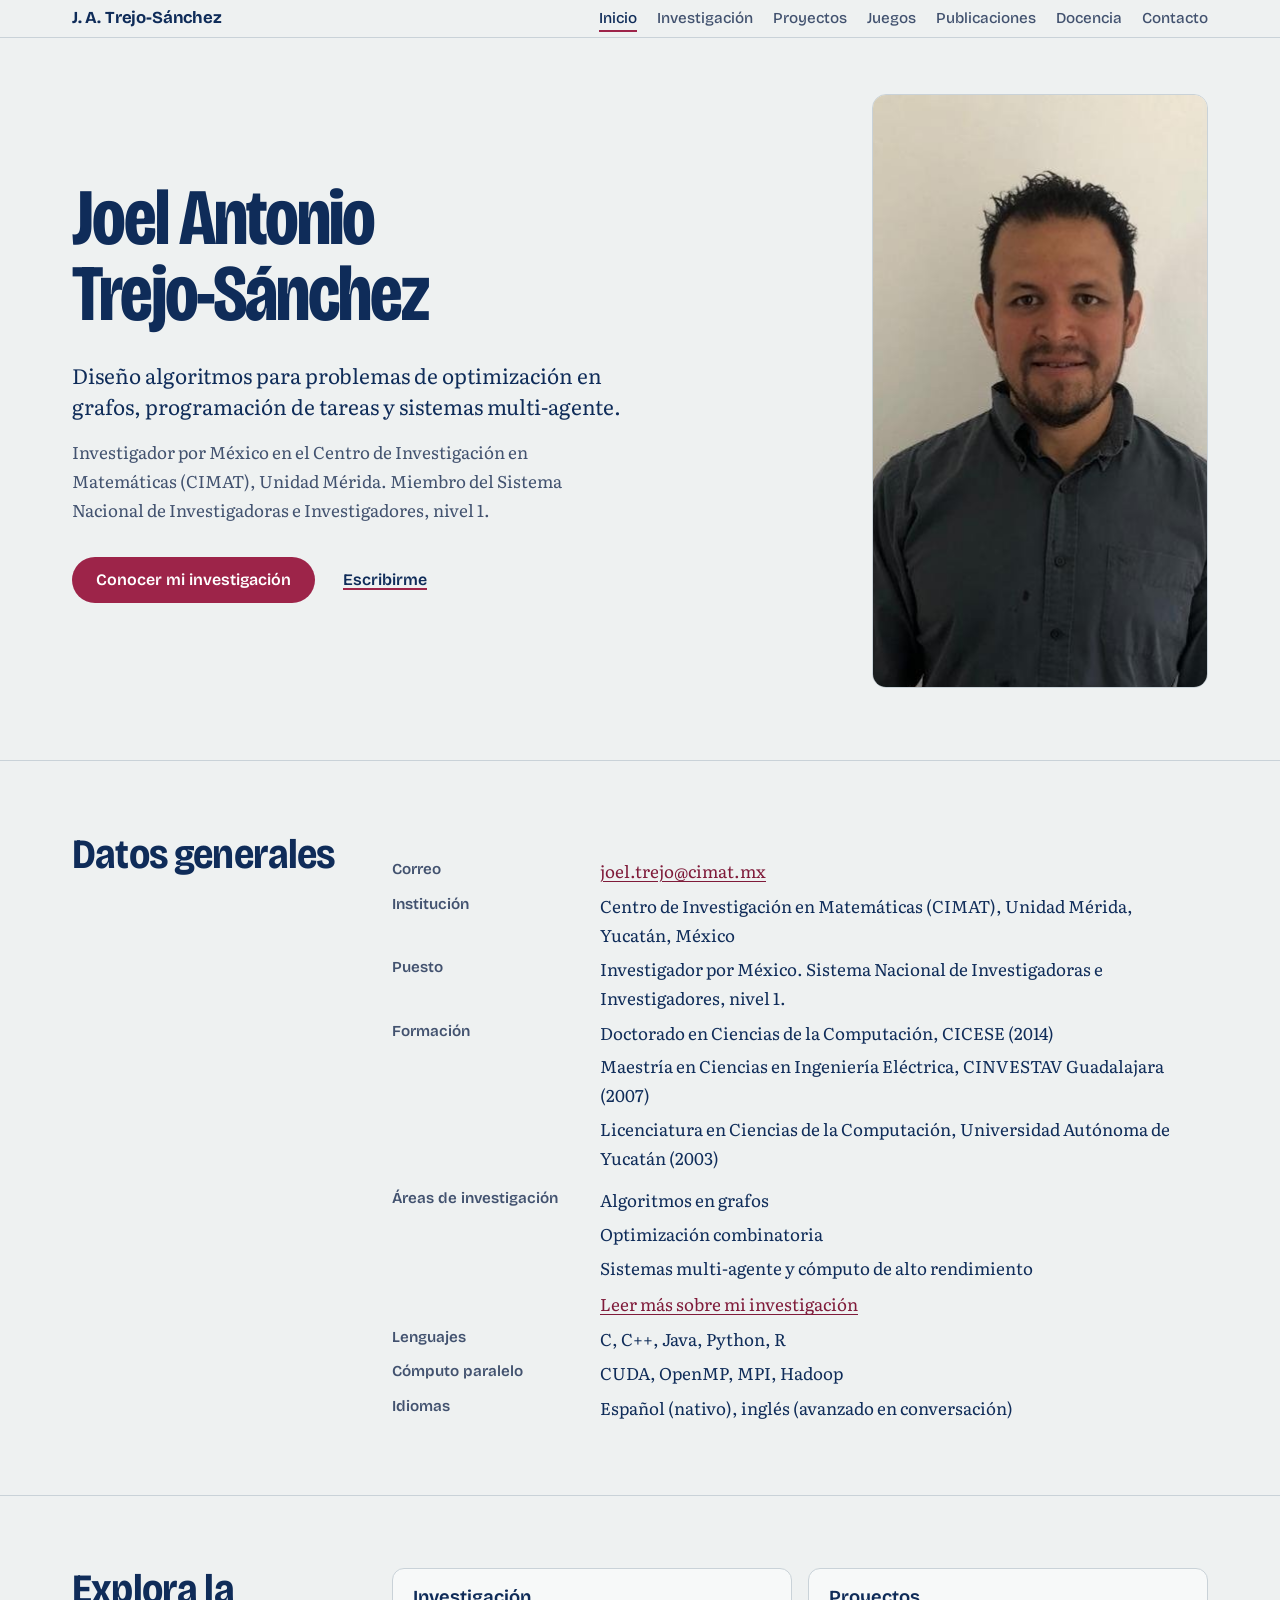
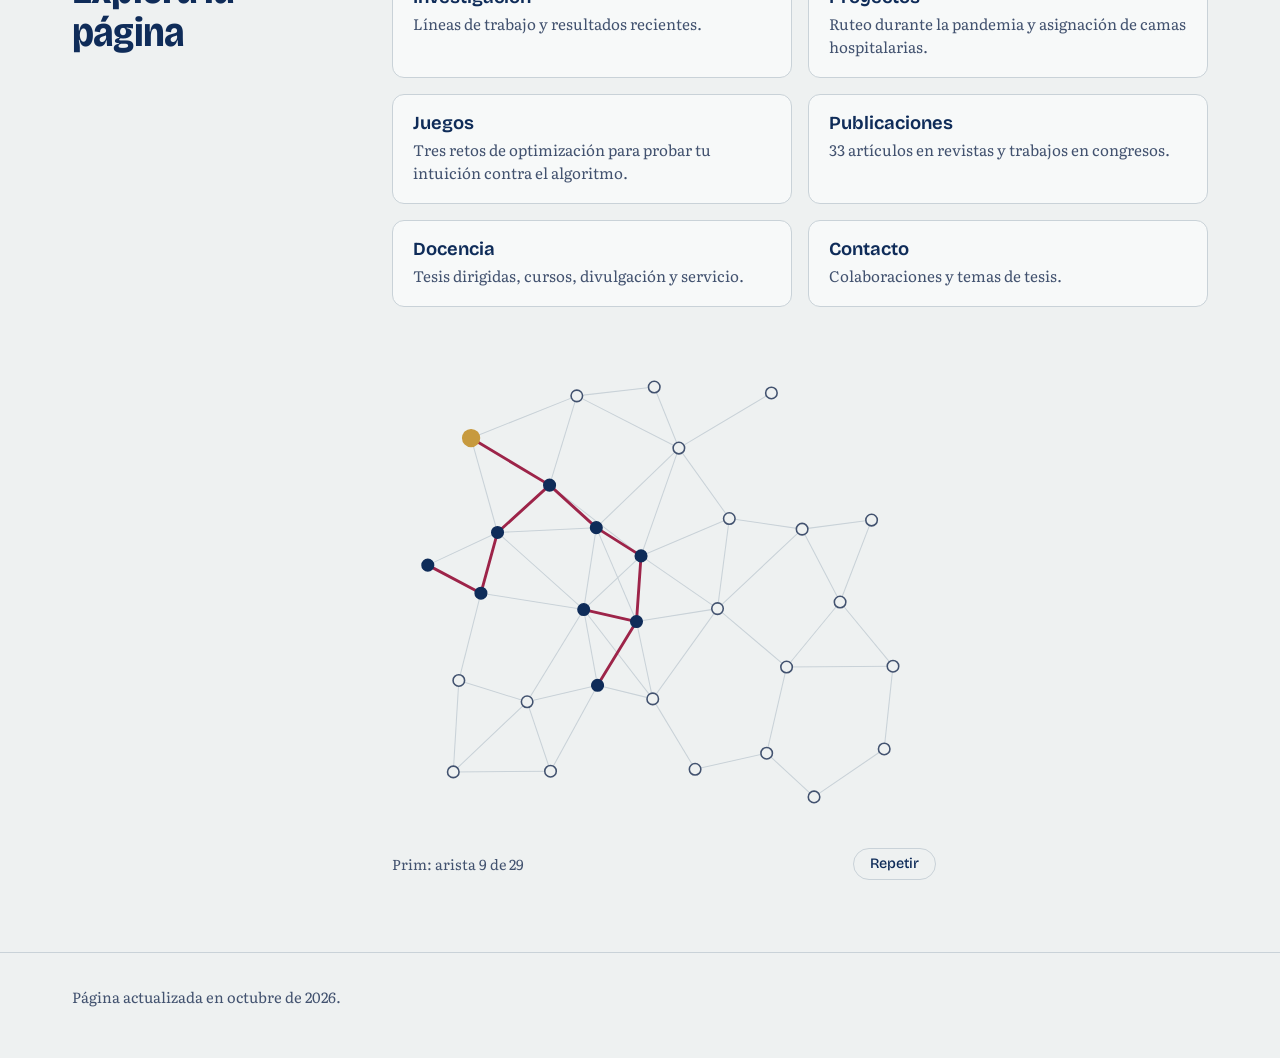
==== commit f827dd66: "Add files via upload En este lo convertí en un varias pestañas" ====
--- a/index.html
+++ b/index.html
@@ -7,233 +7,32 @@
 <meta name="description" content="Página de Joel Antonio Trejo-Sánchez, investigador del CIMAT Unidad Mérida. Algoritmos en grafos, optimización combinatoria y sistemas multi-agente.">
 <meta name="theme-color" content="#EEF1F1" media="(prefers-color-scheme: light)">
 <meta name="theme-color" content="#0D1A30" media="(prefers-color-scheme: dark)">
-<meta property="og:title" content="Joel Antonio Trejo-Sánchez">
-<meta property="og:description" content="Algoritmos en grafos, optimización combinatoria y sistemas multi-agente. CIMAT Unidad Mérida.">
+<meta property="og:title" content="Joel Antonio Trejo-Sánchez | CIMAT Mérida">
+<meta property="og:description" content="Página de Joel Antonio Trejo-Sánchez, investigador del CIMAT Unidad Mérida. Algoritmos en grafos, optimización combinatoria y sistemas multi-agente.">
 <meta property="og:type" content="website">
 <link rel="icon" href="data:image/svg+xml,%3Csvg xmlns='http://www.w3.org/2000/svg' viewBox='0 0 32 32'%3E%3Crect width='32' height='32' rx='7' fill='%230F2C59'/%3E%3Cpath d='M8 22 15 10 24 20M15 10 22 8' stroke='%23E58AA3' stroke-width='2.4' fill='none' stroke-linecap='round'/%3E%3Ccircle cx='8' cy='22' r='3' fill='%23E3B04B'/%3E%3Ccircle cx='15' cy='10' r='3' fill='%23E58AA3'/%3E%3Ccircle cx='24' cy='20' r='3' fill='%23E58AA3'/%3E%3Ccircle cx='22' cy='8' r='3' fill='%23E58AA3'/%3E%3C/svg%3E">
 <link rel="preconnect" href="https://fonts.googleapis.com">
 <link rel="preconnect" href="https://fonts.gstatic.com" crossorigin>
 <link rel="stylesheet" href="https://fonts.googleapis.com/css2?family=Bricolage+Grotesque:opsz,wdth,wght@12..96,75..100,400..800&family=Literata:ital,opsz,wght@0,7..72,400..700;1,7..72,400..600&display=swap">
+<link rel="stylesheet" href="css/estilo.css">
 <script type="application/ld+json">
-{"@context":"https://schema.org","@type":"Person","name":"Joel Antonio Trejo-Sánchez","jobTitle":"Investigador","affiliation":{"@type":"Organization","name":"Centro de Investigación en Matemáticas (CIMAT), Unidad Mérida"},"email":"mailto:joel.trejo@cimat.mx","knowsAbout":["Algoritmos en grafos","Optimización combinatoria","Sistemas multi-agente","Cómputo de alto rendimiento"]}
+{"@context":"https://schema.org","@type":"Person","name":"Joel Antonio Trejo-Sánchez","jobTitle":"Investigador por México","affiliation":{"@type":"Organization","name":"Centro de Investigación en Matemáticas (CIMAT), Unidad Mérida"},"email":"mailto:joel.trejo@cimat.mx","knowsAbout":["Algoritmos en grafos","Optimización combinatoria","Sistemas multi-agente","Cómputo de alto rendimiento"]}
 </script>
-<style>
-:root{
-  /* Azul institucional (tinta), guinda (acento) y dorado (detalle). Cambia aquí los códigos exactos si lo deseas. */
-  --bg:#EEF1F1; --surface:#F7F9F9; --ink:#0F2C59; --muted:#42526F; --line:#C9D2D8;
-  --accent:#9D2449; --accent-ink:#7F1B3A; --on-accent:#FFFFFF; --gold:#C79A3E;
-  --serif:"Literata",Georgia,"Times New Roman",serif;
-  --sans:"Bricolage Grotesque","Avenir Next","Segoe UI",system-ui,sans-serif;
-}
-@media (prefers-color-scheme:dark){
-  :root{--bg:#0D1A30;--surface:#15264A;--ink:#E8EEF5;--muted:#A9B8CC;--line:#2A3D5E;
-        --accent:#E58AA3;--accent-ink:#F0A5B9;--on-accent:#0D1A30;--gold:#E3B04B;}
-}
-*{box-sizing:border-box}
-html{-webkit-text-size-adjust:100%}
-@media (prefers-reduced-motion:no-preference){html{scroll-behavior:smooth}}
-body{margin:0;background:var(--bg);color:var(--ink);font:400 1.0625rem/1.7 var(--serif)}
-a{color:var(--accent-ink);text-underline-offset:.2em}
-a:focus-visible,button:focus-visible{outline:3px solid var(--accent);outline-offset:3px;border-radius:3px}
-.wrap{max-width:76rem;margin:0 auto;padding:0 1.25rem}
-@media (min-width:44rem){.wrap{padding:0 2.5rem}}
-.skip{position:absolute;left:-999px;top:0;background:var(--ink);color:var(--bg);padding:.6rem 1rem;z-index:20}
-.skip:focus{left:1rem;top:1rem}
-
-/* barra superior */
-.top{position:sticky;top:0;z-index:10;background:color-mix(in srgb,var(--bg) 90%,transparent);
-     -webkit-backdrop-filter:blur(8px);backdrop-filter:blur(8px);border-bottom:1px solid var(--line)}
-.top .wrap{display:flex;align-items:center;justify-content:space-between;gap:.5rem 1.5rem;flex-wrap:wrap;padding-top:.5rem;padding-bottom:.5rem}
-.brand{font:700 1.05rem/1 var(--sans);color:var(--ink);text-decoration:none;letter-spacing:-.01em}
-.top ul{display:flex;gap:.25rem 1.25rem;list-style:none;margin:0;padding:0;flex-wrap:wrap;font:500 .95rem/1.4 var(--sans)}
-.top li a{color:var(--muted);text-decoration:none;padding:.2rem 0;border-bottom:2px solid transparent}
-.top li a:hover{color:var(--ink);border-bottom-color:var(--accent)}
-
-/* portada */
-.hero{padding:3.5rem 0 4.5rem}
-.hero .wrap{display:grid;gap:2.5rem;align-items:center}
-@media (min-width:62rem){.hero .wrap{grid-template-columns:minmax(0,7fr) minmax(0,5fr);gap:3rem}}
-h1{font:700 clamp(2.5rem,6.4vw,5rem)/.95 var(--sans);letter-spacing:-.025em;margin:0 0 1.75rem;
-   font-variation-settings:"wdth" 80,"opsz" 96}
-h1 span{display:block;white-space:nowrap}
-.lede{font-size:1.3rem;line-height:1.5;max-width:35rem;margin:0 0 1rem}
-.role{color:var(--muted);max-width:35rem;margin:0 0 2rem}
-.actions{display:flex;flex-wrap:wrap;gap:1rem 1.75rem;align-items:center}
-.btn{display:inline-block;font:600 1rem/1 var(--sans);padding:.95rem 1.5rem;border-radius:999px;
-     background:var(--accent);color:var(--on-accent);text-decoration:none}
-.btn:hover{background:var(--accent-ink)}
-.link{font:600 1rem/1.2 var(--sans);color:var(--ink);text-decoration:underline;
-      text-decoration-color:var(--accent);text-decoration-thickness:2px}
-.graph{margin:0}
-.graph svg{display:block;width:100%;height:auto}
-.graph figcaption{display:flex;justify-content:space-between;align-items:center;gap:1rem;
-                  margin-top:.75rem;font-size:.9rem;color:var(--muted)}
-.graph button{font:500 .9rem/1 var(--sans);background:none;color:var(--ink);border:1px solid var(--line);
-              border-radius:999px;padding:.5rem 1rem;cursor:pointer}
-.graph button:hover{border-color:var(--accent)}
-.e-cand{stroke:var(--line);stroke-width:1}
-.e-tree{stroke:var(--accent);stroke-width:2.75;stroke-linecap:round;fill:none}
-.n{fill:var(--bg);stroke:var(--muted);stroke-width:1.5}
-.n.in{fill:var(--ink);stroke:var(--ink)}
-.n.root{fill:var(--gold);stroke:var(--gold)}
-@media (prefers-reduced-motion:reduce){.graph button{display:none}}
-
-/* secciones */
-.sec{padding:4.5rem 0;border-top:1px solid var(--line)}
-.sec>.wrap{display:grid;gap:1.75rem 3rem}
-@media (min-width:62rem){
-  .sec>.wrap{grid-template-columns:minmax(0,3fr) minmax(0,9fr);align-items:start}
-  .sec h2{position:sticky;top:5rem}
-}
-h2{font:700 clamp(1.9rem,3.6vw,2.6rem)/1.05 var(--sans);letter-spacing:-.02em;margin:0;
-   font-variation-settings:"wdth" 88,"opsz" 48}
-h3{font:650 1.3rem/1.25 var(--sans);letter-spacing:-.01em;margin:0 0 .5rem}
-.sec p{margin:0 0 1rem;max-width:44rem}
-.sub{font:650 1.15rem/1.2 var(--sans);margin:3.25rem 0 .75rem}
-.sub:first-child{margin-top:0}
-
-/* áreas */
-.area{padding:1.5rem 0;border-top:1px solid var(--line)}
-.area:first-child{border-top:0;padding-top:0}
-.area p{margin-bottom:0}
-
-/* resultados */
-.res{display:grid;gap:1rem 2.5rem;padding:2rem 0;border-top:1px solid var(--line)}
-.res:first-child{border-top:0;padding-top:0}
-@media (min-width:48rem){.res{grid-template-columns:15rem minmax(0,1fr)}}
-.fig{font:700 clamp(2.2rem,4.6vw,3.2rem)/1 var(--sans);color:var(--ink);letter-spacing:-.02em;
-     font-variation-settings:"wdth" 85,"opsz" 72}
-.fig small{display:block;font:400 .9rem/1.4 var(--serif);color:var(--muted);letter-spacing:0;margin-top:.6rem;
-           font-variation-settings:normal}
-.res .meta{color:var(--muted);font-size:.95rem;margin:0 0 .6rem}
-.res p:last-child{margin-bottom:0}
-
-/* proyectos */
-.feature{display:grid;gap:1.5rem 2.5rem;margin:0 0 3.5rem}
-@media (min-width:66rem){
-  .feature{grid-template-columns:minmax(0,5fr) minmax(0,6fr);align-items:center}
-  .feature.flip .media{order:2}
-}
-.media{margin:0}
-.media img{display:block;width:100%;height:auto;border-radius:6px;border:1px solid var(--line);background:#f1f1f1}
-.media img.dim{filter:brightness(1.45) contrast(1.05)}
-.media figcaption{font-size:.88rem;color:var(--muted);margin-top:.6rem}
-.feature h3{font-size:1.5rem}
-
-/* listas con año */
-.tl{list-style:none;margin:0;padding:0}
-.tl li{display:grid;grid-template-columns:6.25rem minmax(0,1fr);gap:.25rem 1rem;padding:.95rem 0;border-top:1px solid var(--line)}
-.tl li:first-child{border-top:0}
-.tl li[hidden]{display:none}
-.yr{font:600 .95rem/1.7 var(--sans);color:var(--muted);font-variant-numeric:tabular-nums}
-.pub-title{display:block;font-weight:600;line-height:1.4}
-.pub-auth{display:block;font-size:.95rem;color:var(--muted);margin-top:.15rem}
-.pub-auth strong{color:var(--ink);font-weight:600}
-.pub-ven{display:block;font-size:.95rem;margin-top:.15rem}
-.chips{display:flex;flex-wrap:wrap;gap:.5rem;margin:0 0 1.25rem}
-.chip{font:500 .92rem/1 var(--sans);border:1px solid var(--line);background:transparent;color:var(--ink);
-      border-radius:999px;padding:.55rem 1rem;cursor:pointer}
-.chip:hover{border-color:var(--accent)}
-.chip[aria-pressed="true"]{background:var(--ink);color:var(--bg);border-color:var(--ink)}
-.chips:not(.on){display:none}
-
-/* contacto */
-.mail{display:inline-block;font:650 clamp(1.5rem,3.4vw,2.2rem)/1.2 var(--sans);letter-spacing:-.01em;
-      color:var(--ink);text-decoration-color:var(--accent);text-decoration-thickness:3px;word-break:break-word}
-.tools{display:grid;gap:.35rem 2rem;margin:1.5rem 0 0;max-width:44rem}
-@media (min-width:44rem){.tools{grid-template-columns:9rem minmax(0,1fr)}}
-.tools dt{font:600 .95rem/1.7 var(--sans);color:var(--muted)}
-.tools dd{margin:0}
-/* juegos */
-.game{background:var(--surface);border:1px solid var(--line);border-radius:12px;padding:1.25rem;margin:0 0 2.5rem}
-@media (min-width:48rem){.game{padding:1.75rem 2rem}}
-.game h3{font-size:1.5rem}
-.ctrl{display:flex;flex-wrap:wrap;gap:.6rem 1.1rem;align-items:center;margin:1.25rem 0 1rem}
-.rng{display:flex;align-items:center;gap:.6rem;font:500 .95rem/1 var(--sans);color:var(--muted)}
-.rng output{color:var(--ink);font-weight:700;min-width:1.5ch;text-align:right}
-.rng input{accent-color:var(--accent);width:7.5rem}
-.rng select{font:500 .95rem/1 var(--sans);color:var(--ink);background:var(--bg);border:1px solid var(--line);border-radius:8px;padding:.45rem .6rem}
-.gb{font:600 .92rem/1 var(--sans);padding:.7rem 1.1rem;border-radius:999px;border:1px solid var(--line);background:transparent;color:var(--ink);cursor:pointer}
-.gb:hover:not(:disabled){border-color:var(--accent)}
-.gb:disabled{opacity:.4;cursor:default}
-.gb.go{background:var(--accent);border-color:var(--accent);color:var(--on-accent)}
-.gb.go:hover:not(:disabled){background:var(--accent-ink);border-color:var(--accent-ink)}
-.status{font:500 1rem/1.5 var(--sans);min-height:1.5em;margin:.9rem 0 0}
-.tog{display:flex;flex-wrap:wrap;gap:.5rem;align-items:center;margin:1rem 0 .25rem}
-.tog .lbl{font:500 .92rem/1 var(--sans);color:var(--muted);margin-right:.25rem}
-.sw{display:inline-block;width:.8rem;height:.8rem;border-radius:50%;margin-right:.5rem;vertical-align:-.05em;box-shadow:0 0 0 1.5px var(--muted)}
-.tw{overflow-x:auto}
-.cmp{width:100%;border-collapse:collapse;font:500 .95rem/1.4 var(--sans);margin:.75rem 0;font-variant-numeric:tabular-nums}
-.cmp th,.cmp td{text-align:left;padding:.6rem .6rem .6rem 0;border-top:1px solid var(--line);vertical-align:top}
-.cmp thead th{border-top:0;color:var(--muted);font-weight:600}
-.cmp td:nth-child(n+2),.cmp th:nth-child(n+2){text-align:right;padding-right:.5rem}
-.note{font-size:.95rem;color:var(--muted)}
-
-/* mapa */
-.map{display:block;width:100%;height:auto;border-radius:8px;border:1px solid var(--line);
-     background:color-mix(in srgb,var(--ink) 5%,var(--surface))}
-.map .st{stroke:var(--line);fill:none;stroke-linecap:butt}
-.map .park{fill:var(--line);opacity:.55}
-.map .cap{font:500 11px var(--sans);fill:var(--muted)}
-.rt{fill:none;stroke-linecap:round;stroke-linejoin:round}
-.rt-user{stroke:var(--accent);stroke-width:3.5}
-.rt-opt{stroke:var(--ink);stroke-width:6;opacity:.8}
-.rt-apx{stroke:var(--gold);stroke-width:4;stroke-dasharray:10 7}
-.city{cursor:pointer;outline:none}
-.city .dot{fill:var(--surface);stroke:var(--ink);stroke-width:2}
-.city text{font:700 13px var(--sans);fill:var(--ink);text-anchor:middle;dominant-baseline:central;pointer-events:none}
-.city.vis .dot{fill:var(--ink)}
-.city.vis text{fill:var(--bg)}
-.city.last .dot{stroke:var(--accent);stroke-width:4}
-.city:hover .dot,.city:focus-visible .dot{stroke:var(--accent);stroke-width:4}
-.depot path{fill:var(--gold);stroke:var(--ink);stroke-width:2;stroke-linejoin:round}
-.depot .door{fill:var(--ink);stroke:none}
-.depot text{font:700 11px var(--sans);fill:var(--ink);text-anchor:middle}
-
-/* quirófanos */
-.pool{display:flex;flex-wrap:wrap;gap:.5rem;align-items:center;min-height:3.25rem;padding:.75rem;border:1px dashed var(--line);border-radius:8px;margin:0 0 1.25rem}
-.pool .none{color:var(--muted);font:500 .92rem/1.3 var(--sans)}
-.job{font:700 .95rem/1 var(--sans);color:var(--ink);background:var(--bg);border:1.5px solid var(--ink);border-radius:8px;padding:.7rem .8rem;cursor:pointer}
-.job small{font-weight:500;color:var(--muted);margin-left:.4rem;font-size:.85em}
-.job:hover{border-color:var(--accent)}
-.job[aria-pressed="true"]{background:var(--accent);border-color:var(--accent);color:var(--on-accent)}
-.job[aria-pressed="true"] small{color:inherit}
-.room{margin:0 0 .9rem}
-.room-h{display:flex;justify-content:space-between;align-items:center;gap:1rem;margin-bottom:.35rem;font:600 .95rem/1.2 var(--sans)}
-.room-h .load{color:var(--muted);font-weight:500;font-variant-numeric:tabular-nums}
-.room-h .gb{padding:.5rem .85rem;font-size:.85rem}
-.lane{position:relative;display:flex;height:2.9rem;border:1px solid var(--line);border-radius:6px;overflow:hidden;
-      background:var(--bg) repeating-linear-gradient(90deg,transparent 0,transparent calc(var(--u) - 1px),var(--line) calc(var(--u) - 1px),var(--line) var(--u))}
-.lane.target{cursor:pointer;border-color:var(--accent);box-shadow:0 0 0 3px color-mix(in srgb,var(--accent) 22%,transparent)}
-.blk{flex:none;display:flex;align-items:center;justify-content:center;gap:.25rem;overflow:hidden;padding:0;
-     font:700 .85rem/1 var(--sans);color:var(--bg);background:var(--ink);border:0;border-right:2px solid var(--bg);white-space:nowrap;
-     width:calc(var(--u) * var(--p))}
-button.blk{cursor:pointer}
-button.blk:hover{background:var(--accent)}
-.blk small{font-weight:500;opacity:.8;font-size:.9em}
-.cmax{position:absolute;top:0;bottom:0;left:calc(var(--u) * var(--c));border-left:2px dashed var(--accent);pointer-events:none}
-.gantt{margin:0 0 1.5rem}
-.gantt h4{font:650 1rem/1.2 var(--sans);margin:0 0 .6rem}
-.gantt .lane{height:2.2rem}
-@media (prefers-reduced-motion:no-preference){.lane,.blk{transition:background-color .15s,border-color .15s}}
-
-footer{border-top:1px solid var(--line);padding:2rem 0 3rem;color:var(--muted);font-size:.92rem}
-</style>
 </head>
 <body>
 <a class="skip" href="#contenido">Saltar al contenido</a>
 
 <nav class="top" aria-label="Secciones">
   <div class="wrap">
-    <a class="brand" href="#inicio">J. A. Trejo-Sánchez</a>
+    <a class="brand" href="index.html">J. A. Trejo-Sánchez</a>
     <ul>
-      <li><a href="#investigacion">Investigación</a></li>
-      <li><a href="#resultados">Resultados</a></li>
-      <li><a href="#proyectos">Proyectos</a></li>
-      <li><a href="#juegos">Juegos</a></li>
-      <li><a href="#publicaciones">Publicaciones</a></li>
-      <li><a href="#docencia">Docencia</a></li>
-      <li><a href="#contacto">Contacto</a></li>
+      <li><a href="index.html" aria-current="page">Inicio</a></li>
+      <li><a href="investigacion.html">Investigación</a></li>
+      <li><a href="proyectos.html">Proyectos</a></li>
+      <li><a href="juegos.html">Juegos</a></li>
+      <li><a href="publicaciones.html">Publicaciones</a></li>
+      <li><a href="docencia.html">Docencia</a></li>
+      <li><a href="contacto.html">Contacto</a></li>
     </ul>
   </div>
 </nav>
@@ -244,324 +43,67 @@
     <div>
       <h1><span>Joel Antonio</span><span>Trejo-Sánchez</span></h1>
       <p class="lede">Diseño algoritmos para problemas de optimización en grafos, programación de tareas y sistemas multi-agente.</p>
-      <p class="role">Investigador en el Centro de Investigación en Matemáticas (CIMAT), Unidad Mérida. Miembro del Sistema Nacional de Investigadoras e Investigadores, nivel 1.</p>
+      <p class="role">Investigador por México en el Centro de Investigación en Matemáticas (CIMAT), Unidad Mérida. Miembro del Sistema Nacional de Investigadoras e Investigadores, nivel 1.</p>
       <div class="actions">
-        <a class="btn" href="#publicaciones">Ver publicaciones</a>
+        <a class="btn" href="investigacion.html">Conocer mi investigación</a>
         <a class="link" href="mailto:joel.trejo@cimat.mx">Escribirme</a>
       </div>
     </div>
-    <figure class="graph">
-      <svg id="grafo" viewBox="0 0 520 460" role="img"
-           aria-label="Grafo con puntos conectados por un árbol de expansión mínima que se dibuja arista por arista con el algoritmo de Prim."></svg>
-      <figcaption>
-        <span id="grafo-estado" aria-hidden="true">Algoritmo de Prim: árbol de expansión mínima</span>
-        <button type="button" id="grafo-repetir">Repetir</button>
-      </figcaption>
+    <figure class="portrait">
+      <img src="img/joel.jpg" width="475" height="594" alt="Retrato de Joel Antonio Trejo-Sánchez">
     </figure>
   </div>
 </header>
 
-<section class="sec" id="investigacion" aria-labelledby="h-inv">
+<section class="sec" id="generales" aria-labelledby="h-gen">
   <div class="wrap">
-    <h2 id="h-inv">Investigación</h2>
+    <h2 id="h-gen">Datos generales</h2>
     <div>
-      <div class="area">
-        <h3>Algoritmos en grafos</h3>
-        <p>Diseño algoritmos exactos, de aproximación y distribuidos sobre familias de grafos como árboles, cactus, grafos planos y de Halin. He trabajado en conjuntos independientes fuertes, <i lang="en">2-packing</i>, <i lang="en">s-club</i>, cubiertas de concentradores y <i lang="en">graph burning</i>. Mi tesis de doctorado, dirigida por José Alberto Fernández Zepeda en el CICESE, trató los algoritmos distribuidos para el conjunto independiente fuerte.</p>
-      </div>
-      <div class="area">
-        <h3>Optimización combinatoria</h3>
-        <p>Aplico técnicas de investigación de operaciones, heurísticas, metaheurísticas y programación entera a problemas de programación de tareas (<i lang="en">flowshop</i>), ruteo de vehículos, asignación de camas hospitalarias y cobertura de emergencias. Me interesan tanto las cotas teóricas como los algoritmos que funcionan en instancias reales.</p>
-      </div>
-      <div class="area">
-        <h3>Sistemas multi-agente y cómputo de alto rendimiento</h3>
-        <p>Construyo simuladores y herramientas basadas en agentes para tráfico urbano, planificación y sistemas hospitalarios. Programo en GPU con CUDA y en paralelo con OpenMP y MPI para acelerar algoritmos y simulaciones.</p>
-      </div>
-      <div class="area">
-        <h3>Formación</h3>
-        <p>Doctorado en Ciencias de la Computación, CICESE (2014). Maestría en Ciencias en Ingeniería Eléctrica, CINVESTAV Guadalajara (2007), con una tesis sobre control de tráfico urbano con sistemas multi-agente. Licenciatura en Ciencias de la Computación, Universidad Autónoma de Yucatán (2003).</p>
-      </div>
+      <dl class="tools facts">
+        <dt>Correo</dt><dd><a href="mailto:joel.trejo@cimat.mx">joel.trejo@cimat.mx</a></dd>
+        <dt>Institución</dt><dd>Centro de Investigación en Matemáticas (CIMAT), Unidad Mérida, Yucatán, México</dd>
+        <dt>Puesto</dt><dd>Investigador por México. Sistema Nacional de Investigadoras e Investigadores, nivel 1.</dd>
+        <dt>Formación</dt>
+        <dd><ul>
+          <li>Doctorado en Ciencias de la Computación, CICESE (2014)</li>
+          <li>Maestría en Ciencias en Ingeniería Eléctrica, CINVESTAV Guadalajara (2007)</li>
+          <li>Licenciatura en Ciencias de la Computación, Universidad Autónoma de Yucatán (2003)</li>
+        </ul></dd>
+        <dt>Áreas de investigación</dt>
+        <dd><ul>
+          <li>Algoritmos en grafos</li>
+          <li>Optimización combinatoria</li>
+          <li>Sistemas multi-agente y cómputo de alto rendimiento</li>
+        </ul>
+        <a href="investigacion.html">Leer más sobre mi investigación</a></dd>
+        <dt>Lenguajes</dt><dd>C, C++, Java, Python, R</dd>
+        <dt>Cómputo paralelo</dt><dd>CUDA, OpenMP, MPI, Hadoop</dd>
+        <dt>Idiomas</dt><dd>Español (nativo), inglés (avanzado en conversación)</dd>
+      </dl>
     </div>
   </div>
 </section>
 
-<section class="sec" id="resultados" aria-labelledby="h-res">
+<section class="sec" id="explora" aria-labelledby="h-exp">
   <div class="wrap">
-    <h2 id="h-res">Resultados recientes</h2>
+    <h2 id="h-exp">Explora la página</h2>
     <div>
-      <article class="res">
-        <div class="fig">112 de 120<small>instancias de Taillard con cotas mejoradas, y 430 de 480 en VRF</small></div>
-        <div>
-          <h3>Cotas para el <i lang="en">flowshop</i> de permutación</h3>
-          <p class="meta">Alejandro-Soto, Segura y Trejo-Sánchez. <i lang="en">Computers &amp; Operations Research</i>, 2026.</p>
-          <p>Partimos de una formulación matricial del problema para obtener una cota superior y un marco general de cotas inferiores, basado en un problema de mínimo-máximo sobre conjuntos de caminos. En el preprint, las nuevas cotas mejoran las conocidas en 112 de las 120 instancias de Taillard y en 430 de las 480 de VRF. También aportamos resultados asintóticos sobre una conjetura de Taillard.</p>
-          <p><a href="https://arxiv.org/abs/2509.23512">Leer el preprint en arXiv</a></p>
-        </div>
-      </article>
-      <article class="res">
-        <div class="fig">O(<i>s</i>·<i>n</i>)<small>tiempo para hallar un <i lang="en">s-club</i> máximo en un árbol</small></div>
-        <div>
-          <h3>Un <i lang="en">s-club</i> máximo en árboles</h3>
-          <p class="meta">Fernández-Zepeda, Flores-Lamas, Hague y Trejo-Sánchez. <i lang="en">European Journal of Operational Research</i>, 2025.</p>
-          <p>Un <i lang="en">s-club</i> es un conjunto de vértices cuyo subgrafo inducido tiene diámetro máximo <i>s</i>; con <i>s</i> = 1 se obtiene una clique. El problema es NP-difícil en grafos arbitrarios. Proponemos un algoritmo de programación dinámica que lo resuelve en árboles en tiempo O(<i>s</i>·<i>n</i>) y que supera a los algoritmos previos para árboles en teoría y en experimentos.</p>
-          <p><a href="https://pure.royalholloway.ac.uk/en/publications/a-dynamic-programming-algorithm-for-the-maximum-s-club-problem-on/">Ver el resumen en Royal Holloway</a></p>
-        </div>
-      </article>
-      <article class="res">
-        <div class="fig">102 400<small>vértices en los grafos más grandes de las pruebas</small></div>
-        <div>
-          <h3>Una heurística voraz para <i lang="en">graph burning</i></h3>
-          <p class="meta">García-Díaz, Cornejo-Acosta y Trejo-Sánchez. <i lang="en">Computing</i>, 2025.</p>
-          <p>El número de <i lang="en">burning</i> mide qué tan vulnerable es un grafo ante un contagio. Analizamos una heurística determinista que corre en tiempo O(<i>mn</i> + <i>pn</i>²) y que se apoya en una conexión con el problema de cobertura máxima por grupos. En grafos de referencia y sintéticos de hasta 102 400 vértices encontró la mayoría de las soluciones óptimas y mejores conocidas.</p>
-          <p><a href="https://arxiv.org/abs/2401.07577">Leer el preprint en arXiv</a></p>
-        </div>
-      </article>
-      <article class="res">
-        <div class="fig">2<small>herramientas de software publicadas en <i lang="en">Software Impacts</i></small></div>
-        <div>
-          <h3>Herramientas multi-agente de código reutilizable</h3>
-          <p class="meta">Trejo-Sánchez et al. y Sansores, Trejo-Sánchez y Negrón. <i lang="en">Software Impacts</i>, 2025.</p>
-          <p><i lang="en">MaSchedule</i> es una herramienta multi-agente para problemas de programación de tareas. La segunda es un marco de simulación multi-agente con búsqueda espacial de vecindarios optimizada, que nació del modelo BioMASS (<i lang="en">IEEE Access</i>, 2020).</p>
-        </div>
-      </article>
-    </div>
-  </div>
-</section>
-
-<section class="sec" id="proyectos" aria-labelledby="h-pro">
-  <div class="wrap">
-    <h2 id="h-pro">Proyectos</h2>
-    <div>
-      <article class="feature">
-        <figure class="media">
-          <img class="dim" src="img/pizarra-vrp.png" width="694" height="710" loading="lazy"
-               alt="Pizarra con el planteamiento de un problema de ruteo de vehículos con restricciones de tiempo: un conjunto de destinos, cada uno con su ubicación y su ventana de horario.">
-          <figcaption>Planteamiento en pizarra: cada destino lleva una ubicación y un horario en que puede visitarse.</figcaption>
-        </figure>
-        <div>
-          <h3>Rutas para pequeños comerciantes durante la pandemia</h3>
-          <p>En 2020 participé en las iniciativas solidarias frente a la COVID-19 con el proyecto «Diseño de rutas para pequeños comerciantes durante la pandemia COVID-19».</p>
-          <p>El problema es un ruteo de vehículos con restricciones de tiempo: hay que recorrer un conjunto de destinos, cada uno con su ubicación y su ventana de horario, y armar rutas que respeten todas las ventanas.</p>
-        </div>
-      </article>
-
-      <article class="feature flip">
-        <figure class="media">
-          <img src="img/hospital-multiagente.png" width="1632" height="1077" loading="lazy"
-               alt="Diagrama del simulador multi-agente hospitalario: un agente paciente envía una solicitud al agente hospital, que consulta a los agentes cama, mientras avanza el tiempo de simulación.">
-          <figcaption>Un paciente solicita cama al agente hospital, que consulta a los agentes cama a lo largo del tiempo de simulación.</figcaption>
-        </figure>
-        <div>
-          <h3>Asignación de camas y recursos hospitalarios</h3>
-          <p>En 2025 trabajé en un algoritmo para asignar recursos hospitalarios, en particular las camas de un hospital.</p>
-          <p>El modelo usa agentes: los pacientes llegan a lo largo del tiempo de simulación y piden una cama al agente hospital, que consulta a los agentes cama para decidir la asignación. Sobre ese entorno se comparan heurísticas y metaheurísticas. Este trabajo se relaciona con la tesis de maestría de Eder Renato Delgado Ávila, que codirigí en el CIMAT (2025).</p>
-        </div>
-      </article>
-
-      <h3 class="sub">Otros proyectos</h3>
-      <ol class="tl">
-<li><span class="yr">2026</span><div><span class="pub-title">Cobertura de emergencias viales en Aguascalientes</span><span class="pub-auth">Modelo de predicción espaciotemporal y optimización de la cobertura para gestionar recursos de emergencia vial. Presentado en ENOAN 2026 con B. M. Castañeda Ramos y J. Velasco.</span></div></li>
-<li><span class="yr">2025</span><div><span class="pub-title">Programación integrada en la extrusión de perfiles de aluminio</span><span class="pub-auth">Algoritmo genético para un problema de programación integrada en un caso de estudio industrial, desarrollado como tesis de maestría.</span></div></li>
-<li><span class="yr">2025</span><div><span class="pub-title">Escuela de algoritmos para optimización combinatoria</span><span class="pub-auth">Escuela para estudiantes de licenciatura, apoyada por la convocatoria interna de proyectos de investigación del CIMAT.</span></div></li>
-<li><span class="yr">2020–2021</span><div><span class="pub-title">Control de tráfico para vehículos de prioridad</span><span class="pub-auth">Sistema multi-agente probado en el simulador SUMO, presentado en COMIA 2020 y desarrollado como tesis de licenciatura.</span></div></li>
-<li><span class="yr">2020</span><div><span class="pub-title">Conjunto independiente fuerte en gráficas planas</span><span class="pub-auth">Proyecto de ciencia de frontera del CONACYT (convocatoria 2019), a cargo de la responsabilidad técnica.</span></div></li>
-<li><span class="yr">2017–2018</span><div><span class="pub-title">Servicios de alto desempeño en un clúster de GPU</span><span class="pub-auth">Arquitectura multi-agente para planificar servicios en un clúster con tarjetas gráficas.</span></div></li>
-      </ol>
-    </div>
-  </div>
-</section>
-
-<section class="sec" id="juegos" aria-labelledby="h-jue">
-  <div class="wrap">
-    <h2 id="h-jue">Juegos de optimización</h2>
-    <div>
-      <p>Dos problemas difíciles de los que estudio, para que los pruebes. Intenta resolverlos tú primero y después compara tu respuesta con la del algoritmo.</p>
-
-      <article class="game" id="g-tsp" aria-labelledby="h-tsp">
-        <h3 id="h-tsp">La ruta de la bodega</h3>
-        <p>Sales de la bodega, debes pasar por todas las tiendas una sola vez y volver al punto de partida recorriendo la menor distancia posible. Es el problema del agente viajero, que es NP-difícil. Toca las tiendas en el orden que elijas; para deshacer, toca la última tienda de tu ruta.</p>
-        <div class="ctrl">
-          <label class="rng" for="t-n">Tiendas <input type="range" id="t-n" min="5" max="14" value="9"><output id="t-nv" for="t-n">9</output></label>
-          <button type="button" class="gb" id="t-new">Nueva instancia</button>
-          <button type="button" class="gb" id="t-undo">Deshacer</button>
-          <button type="button" class="gb" id="t-reset">Reiniciar ruta</button>
-          <button type="button" class="gb go" id="t-solve">Ver soluciones</button>
-        </div>
-        <svg class="map" id="t-map" viewBox="0 0 560 400" role="group"
-             aria-label="Minimapa con una bodega y varias tiendas numeradas. Elige las tiendas en el orden en que las visitarás."></svg>
-        <p class="status" id="t-status" role="status" aria-live="polite"></p>
-        <div id="t-res" hidden>
-          <div class="tog" id="t-tog" role="group" aria-label="Rutas visibles en el mapa">
-            <span class="lbl">Mostrar:</span>
-            <button type="button" class="chip" data-k="user" aria-pressed="true"><i class="sw" style="background:var(--accent)"></i>Mi ruta</button>
-            <button type="button" class="chip" data-k="opt" aria-pressed="true"><i class="sw" style="background:var(--ink)"></i>Óptima</button>
-            <button type="button" class="chip" data-k="apx" aria-pressed="true"><i class="sw" style="background:var(--gold)"></i>Aproximada</button>
-          </div>
-          <div class="tog" id="t-met" role="group" aria-label="Algoritmo de aproximación">
-            <span class="lbl">Aproximación:</span>
-            <button type="button" class="chip" data-m="nn" aria-pressed="true">Vecino más cercano</button>
-            <button type="button" class="chip" data-m="mst" aria-pressed="false">Árbol de expansión mínima</button>
-          </div>
-          <div class="tw"><table class="cmp">
-            <thead><tr><th scope="col">Ruta</th><th scope="col">Distancia</th><th scope="col">Sobre el óptimo</th></tr></thead>
-            <tbody id="t-rows"></tbody>
-          </table></div>
-          <p class="note" id="t-note"></p>
-        </div>
-      </article>
-
-      <article class="game" id="g-sch" aria-labelledby="h-sch">
-        <h3 id="h-sch">Quirófanos del día</h3>
-        <p>Un hospital tiene varios quirófanos y una lista de cirugías con su duración en horas. Reparte las cirugías para que el último quirófano termine lo antes posible. Es un problema de programación de tareas, de la misma familia de los que aparecen al asignar camas y recursos hospitalarios. Elige una cirugía, toca el quirófano donde la programarás y, para devolverla a la lista, toca su bloque.</p>
-        <div class="ctrl">
-          <label class="rng" for="s-n">Cirugías <input type="range" id="s-n" min="6" max="12" value="9"><output id="s-nv" for="s-n">9</output></label>
-          <label class="rng" for="s-m">Quirófanos
-            <select id="s-m"><option value="2">2</option><option value="3" selected>3</option><option value="4">4</option></select></label>
-          <button type="button" class="gb" id="s-new">Nueva instancia</button>
-          <button type="button" class="gb" id="s-reset">Reiniciar</button>
-          <button type="button" class="gb go" id="s-solve">Ver soluciones</button>
-        </div>
-        <div class="pool" id="s-pool" role="group" aria-label="Cirugías por programar"></div>
-        <div id="s-rooms"></div>
-        <p class="status" id="s-status" role="status" aria-live="polite"></p>
-        <div id="s-res" hidden>
-          <div class="tw"><table class="cmp">
-            <thead><tr><th scope="col">Calendario</th><th scope="col">Termina</th><th scope="col">Sobre el óptimo</th></tr></thead>
-            <tbody id="s-rows"></tbody>
-          </table></div>
-          <p class="note" id="s-note"></p>
-          <div id="s-gantts"></div>
-        </div>
-      </article>
-    </div>
-  </div>
-</section>
-
-<section class="sec" id="publicaciones" aria-labelledby="h-pub">
-  <div class="wrap">
-    <h2 id="h-pub">Publicaciones</h2>
-    <div>
-      <h3 class="sub">Artículos en revistas (33)</h3>
-      <div class="chips" id="filtros" role="group" aria-label="Filtrar artículos por periodo">
-        <button type="button" class="chip" data-f="reciente" aria-pressed="true">2025–2026 (8)</button>
-        <button type="button" class="chip" data-f="2022-2024" aria-pressed="false">2022–2024 (6)</button>
-        <button type="button" class="chip" data-f="2017-2021" aria-pressed="false">2017–2021 (13)</button>
-        <button type="button" class="chip" data-f="antes" aria-pressed="false">2007–2016 (6)</button>
-        <button type="button" class="chip" data-f="todas" aria-pressed="false">Todos (33)</button>
-      </div>
-      <ol class="tl" id="lista-revistas">
-<li data-p="reciente"><span class="yr">2026</span><div><span class="pub-title" lang="en">A Hough Transform Algorithm Implementation Using Dynamic Parallelism With CUDA</span><span class="pub-auth">Pomol-Poot A.S., López-Martínez J.L., Madera-Ramírez F.A., <strong>Trejo-Sánchez J.A.</strong>, Moo-Mena F.</span><span class="pub-ven"><i lang="en">Concurrency and Computation: Practice and Experience, 38(8), e70701</i>.</span></div></li>
-<li data-p="reciente"><span class="yr">2026</span><div><span class="pub-title" lang="en">Bounds for the permutation flowshop scheduling problem: New framework and theoretical insights</span><span class="pub-auth">Alejandro-Soto J.A., Segura C., <strong>Trejo-Sánchez J.A.</strong></span><span class="pub-ven"><i lang="en">Computers &amp; Operations Research, 107445</i>. <a href="https://arxiv.org/abs/2509.23512">Preprint en arXiv</a></span></div></li>
-<li data-p="reciente"><span class="yr">2025</span><div><span class="pub-title" lang="en">Wavelet q-extropies of fractal signals</span><span class="pub-auth">Ramírez-Pacheco J.C., <strong>Trejo-Sánchez J.A.</strong>, Rizo-Domínguez L.</span><span class="pub-ven"><i lang="en">Papers in Physics, 17, 170004</i>.</span></div></li>
-<li data-p="reciente"><span class="yr">2025</span><div><span class="pub-title" lang="en">A dynamic programming algorithm for the maximum s-club problem on trees</span><span class="pub-auth">Fernández-Zepeda J.A., Flores-Lamas A., Hague M., <strong>Trejo-Sánchez J.A.</strong></span><span class="pub-ven"><i lang="en">European Journal of Operational Research</i>. <a href="https://pure.royalholloway.ac.uk/en/publications/a-dynamic-programming-algorithm-for-the-maximum-s-club-problem-on/">Resumen en Royal Holloway</a></span></div></li>
-<li data-p="reciente"><span class="yr">2025</span><div><span class="pub-title" lang="en">A greedy heuristic for graph burning</span><span class="pub-auth">García-Díaz J., Cornejo-Acosta J.A., <strong>Trejo-Sánchez J.A.</strong></span><span class="pub-ven"><i lang="en">Computing, 107(3), 91</i>. <a href="https://arxiv.org/abs/2401.07577">Preprint en arXiv</a></span></div></li>
-<li data-p="reciente"><span class="yr">2025</span><div><span class="pub-title" lang="en">A multi-agent system simulation framework with optimized spatial neighborhood search</span><span class="pub-auth">Sansores C.E., <strong>Trejo-Sánchez J.A.</strong>, Negrón M.G.</span><span class="pub-ven"><i lang="en">Software Impacts, 23, 100725</i>.</span></div></li>
-<li data-p="reciente"><span class="yr">2025</span><div><span class="pub-title" lang="en">MaSchedule. A multi-agent tool for scheduling problems</span><span class="pub-auth"><strong>Trejo-Sánchez J.A.</strong>, Sansores C.E., Hernández-López F.J., Velasco J., Fajardo-Delgado D., López-Martínez J.L., Ramírez-Pacheco J.C.</span><span class="pub-ven"><i lang="en">Software Impacts, 23, 100726</i>.</span></div></li>
-<li data-p="reciente"><span class="yr">2025</span><div><span class="pub-title" lang="en">The shifted wavelet (q, q0)-entropy and the classification of stationary fractal signals</span><span class="pub-auth">Ramírez-Pacheco J.C., <strong>Trejo-Sánchez J.A.</strong>, Rizo-Domínguez L.</span><span class="pub-ven"><i lang="en">NHM, 20(1), 89–103</i>.</span></div></li>
-<li data-p="2022-2024"><span class="yr">2024</span><div><span class="pub-title" lang="en">Implementation and evaluation of two parallel computational models for the simulation of a long haul DWDM system limited by FWM</span><span class="pub-auth">Sánchez-Lara R., López-Martínez J.L., <strong>Trejo-Sánchez J.A.</strong>, Offerhaus H.L., Álvarez-Chávez J.A.</span><span class="pub-ven"><i lang="en">Concurrency and Computation: Practice and Experience</i>.</span></div></li>
-<li data-p="2022-2024"><span class="yr">2023</span><div><span class="pub-title" lang="en">Crossing edge minimization in radial outerplanar layered graphs using segment paths</span><span class="pub-auth">Madera-Ramírez F., <strong>Trejo-Sánchez J.A.</strong>, López-Martínez J.L., Ríos-Martínez J.</span><span class="pub-ven"><i lang="en">Optimization Methods and Software</i>.</span></div></li>
-<li data-p="2022-2024"><span class="yr">2023</span><div><span class="pub-title" lang="en">A fast approximation algorithm for the maximum 2-packing set problem on planar graphs</span><span class="pub-auth"><strong>Trejo-Sánchez J.A.</strong>, Madera-Ramírez F.A., Fernández-Zepeda J.A., López-Martínez J.L., Flores-Lamas A.</span><span class="pub-ven"><i lang="en">Optimization Letters, 17(6), 1435–1454</i>.</span></div></li>
-<li data-p="2022-2024"><span class="yr">2023</span><div><span class="pub-title" lang="en">Agent coalitions for load balancing in cloud data centers</span><span class="pub-auth">Gutiérrez-García J.O., <strong>Trejo-Sánchez J.A.</strong>, Fajardo-Delgado D.</span><span class="pub-ven"><i lang="en">Journal of Parallel and Distributed Computing</i>.</span></div></li>
-<li data-p="2022-2024"><span class="yr">2022</span><div><span class="pub-title" lang="en">Approximation algorithm for the minimum hub cover set problem</span><span class="pub-auth"><strong>Trejo-Sánchez J.A.</strong>, Sansores-Pérez C.E., García-Díaz J., Fernández-Zepeda J.A.</span><span class="pub-ven"><i lang="en">IEEE Access, 10, 51419–51427</i>.</span></div></li>
-<li data-p="2022-2024"><span class="yr">2022</span><div><span class="pub-title" lang="en">Stable matching of users in a ridesharing model</span><span class="pub-auth">Fajardo-Delgado D., Hernández-Bernal C., Sánchez-Cervantes M.G., <strong>Trejo-Sánchez J.A.</strong>, Espinosa-Curiel I.E., Molinar-Solís J.E.</span><span class="pub-ven"><i lang="en">Applied Sciences, 12(15), 7797</i>.</span></div></li>
-<li data-p="2017-2021"><span class="yr">2021</span><div><span class="pub-title" lang="en">An immersed boundary neural network for solving elliptic equations with singular forces on arbitrary domains</span><span class="pub-auth">Balam R.I., Hernández-López F., <strong>Trejo-Sánchez J.</strong>, Zapata M.U.</span><span class="pub-ven"><i lang="en">Mathematical Biosciences and Engineering, 18(1), 22–56</i>.</span></div></li>
-<li data-p="2017-2021"><span class="yr">2020</span><div><span class="pub-title" lang="en">Panorama construction using binary trees</span><span class="pub-auth">Hernández-López F.J., <strong>Trejo-Sánchez J.A.</strong>, Rivera M.</span><span class="pub-ven"><i lang="en">Signal, Image and Video Processing, 14(4), 839–846</i>.</span></div></li>
-<li data-p="2017-2021"><span class="yr">2020</span><div><span class="pub-title" lang="en">BioMASS, a spatial model for situated multiagent systems that optimizes neighborhood search</span><span class="pub-auth">Sansores-Pérez C.E., <strong>Trejo-Sánchez J.A.</strong></span><span class="pub-ven"><i lang="en">IEEE Access, 8, 120282–120294</i>.</span></div></li>
-<li data-p="2017-2021"><span class="yr">2020</span><div><span class="pub-title" lang="en">A distributed algorithm for a maximal 2-packing set in Halin graphs</span><span class="pub-auth">Flores-Lamas A., Fernández-Zepeda J.A., <strong>Trejo-Sánchez J.A.</strong></span><span class="pub-ven"><i lang="en">Journal of Parallel and Distributed Computing</i>.</span></div></li>
-<li data-p="2017-2021"><span class="yr">2020</span><div><span class="pub-title" lang="en">A genetic algorithm for the maximum 2-packing set problem</span><span class="pub-auth"><strong>Trejo-Sánchez J.A.</strong>, Fajardo-Delgado D., Gutiérrez-García J.O.</span><span class="pub-ven"><i lang="en">International Journal of Applied Mathematics and Computer Science, 30(1), 173–184</i>.</span></div></li>
-<li data-p="2017-2021"><span class="yr">2018</span><div><span class="pub-title" lang="en">Algorithm to find a maximum 2-packing set in a cactus</span><span class="pub-auth">Flores-Lamas A., Fernández-Zepeda J.A., <strong>Trejo-Sánchez J.A.</strong></span><span class="pub-ven"><i lang="en">Theoretical Computer Science, 725, 31–51</i>.</span></div></li>
-<li data-p="2017-2021"><span class="yr">2018</span><div><span class="pub-title" lang="en">A multi-agent architecture for scheduling of high performance services in a GPU cluster</span><span class="pub-auth"><strong>Trejo-Sánchez J.A.</strong>, López-Martínez J.L., Gutiérrez-García J.O., Ramírez-Pacheco J.C., Fajardo-Delgado D.</span><span class="pub-ven"><i lang="en">International Journal of Combinatorial Optimization Problems and Informatics, 9(1), 12–22</i>.</span></div></li>
-<li data-p="2017-2021"><span class="yr">2018</span><div><span class="pub-title" lang="en">Simulation of an inelastic dispersive phenomenon: stimulated Brillouin scattering in a single-mode fiber segment through parallelism</span><span class="pub-auth">Sánchez-Lara R., <strong>Trejo-Sánchez J.A.</strong>, López-Martínez J.L., Álvarez-Chávez J.A.</span><span class="pub-ven"><i lang="en">The Journal of Supercomputing</i>.</span></div></li>
-<li data-p="2017-2021"><span class="yr">2018</span><div><span class="pub-title" lang="en">A parallel algorithm for the counting of ellipses present in conglomerates using GPU</span><span class="pub-auth">Yam-Uicab R., López-Martínez J., Llanes-Castro E., Narváez-Díaz L., <strong>Trejo-Sánchez J.</strong></span><span class="pub-ven"><i lang="en">Mathematical Problems in Engineering</i>.</span></div></li>
-<li data-p="2017-2021"><span class="yr">2017</span><div><span class="pub-title" lang="en">A self-stabilizing algorithm for a maximal 2-packing in a cactus graph under any scheduler</span><span class="pub-auth"><strong>Trejo-Sánchez J.A.</strong>, Fernández-Zepeda J.A., Ramírez-Pacheco J.C.</span><span class="pub-ven"><i lang="en">International Journal of Foundations of Computer Science, 28(08), 1021–1045</i>.</span></div></li>
-<li data-p="2017-2021"><span class="yr">2017</span><div><span class="pub-title" lang="en">Application of mathematical symmetrical group theory in the creation process of digital holograms</span><span class="pub-auth">Pérez-Ramírez A., Guerrero-Juk J., Sánchez-Lara R., <strong>Trejo-Sánchez J.A.</strong>, de la Cruz-May L.</span><span class="pub-ven"><i lang="en">Mathematical Problems in Engineering</i>.</span></div></li>
-<li data-p="2017-2021"><span class="yr">2017</span><div><span class="pub-title" lang="en">Classification of fractal signals using two-parameter non-extensive wavelet entropy</span><span class="pub-auth">Ramírez-Pacheco J.C., <strong>Trejo-Sánchez J.A.</strong>, Cortez-González J., Palacio R.R.</span><span class="pub-ven"><i lang="en">Entropy</i>.</span></div></li>
-<li data-p="2017-2021"><span class="yr">2017</span><div><span class="pub-title" lang="en">A fast Hough transform algorithm for straight lines detection in an image using GPU parallel computing with CUDA-C</span><span class="pub-auth">Yam-Uicab R., López-Martínez J.L., <strong>Trejo-Sánchez J.A.</strong>, Hidalgo-Silva H., González-Segura S.</span><span class="pub-ven"><i lang="en">The Journal of Supercomputing</i>.</span></div></li>
-<li data-p="antes"><span class="yr">2016</span><div><span class="pub-title" lang="en">A nonextensive wavelet (q, q0)-entropy for 1/fα signals</span><span class="pub-auth">Ramírez-Pacheco J.C., Rizo-Domínguez L., <strong>Trejo-Sánchez J.A.</strong>, Cortez-González J.</span><span class="pub-ven"><i lang="en">Revista Mexicana de Física</i>.</span></div></li>
-<li data-p="antes"><span class="yr">2012</span><div><span class="pub-title" lang="en">Wavelet q-Fisher information for scaling signal analysis</span><span class="pub-auth">Ramírez-Pacheco J., Torres-Román D., Argáez-Xool J., Rizo-Domínguez L., <strong>Trejo-Sánchez J.A.</strong>, Manzano-Pinzón F.</span><span class="pub-ven"><i lang="en">Entropy, 14(8)</i>.</span></div></li>
-<li data-p="antes"><span class="yr">2011</span><div><span class="pub-title" lang="en">Wavelet Fisher’s information measure of 1/fα signals</span><span class="pub-auth">Ramírez-Pacheco J., Torres-Román D., Rizo-Domínguez L., <strong>Trejo-Sánchez J.A.</strong>, Manzano-Pinzón F.</span><span class="pub-ven"><i lang="en">Entropy, 13(9)</i>.</span></div></li>
-<li data-p="antes"><span class="yr">2011</span><div><span class="pub-title" lang="en">Level-shift detection in communication network traffic traces</span><span class="pub-auth">Ramírez-Pacheco J., Torres-Román D., Rizo-Domínguez L., <strong>Trejo-Sánchez J.A.</strong>, Manzano-Pinzón F.</span><span class="pub-ven"><i lang="en">Ingeniería, revista académica, 15(2)</i>.</span></div></li>
-<li data-p="antes"><span class="yr">2007</span><div><span class="pub-title" lang="en">A tool for long-memory analysis in computer networks time series</span><span class="pub-auth">Ramírez-Pacheco J., Torres-Román D., <strong>Trejo-Sánchez J.A.</strong></span><span class="pub-ven"><i lang="en">Research in Computing Science</i>.</span></div></li>
-<li data-p="antes"><span class="yr">2007</span><div><span class="pub-title" lang="en">Multi-agent based control for urban traffic networks</span><span class="pub-auth"><strong>Trejo-Sánchez J.A.</strong>, Ramírez-Pacheco J.</span><span class="pub-ven"><i lang="en">Research in Computing Science</i>.</span></div></li>
-      </ol>
-      <h3 class="sub">Congresos y capítulos de libro</h3>
-      <ol class="tl">
-<li data-p="2022-2024"><span class="yr">2023</span><div><span class="pub-title" lang="en">Comparative analysis of five algorithms for the graph coloring problem in planar graphs</span><span class="pub-auth">Cadenas C., <strong>Trejo-Sánchez J.A.</strong>, Matajira D., Ramírez B.C., Manzano F.</span><span class="pub-ven"><i lang="en">Conferencia ICECCME, IEEE</i>.</span></div></li>
-<li data-p="2022-2024"><span class="yr">2022</span><div><span class="pub-title" lang="en">Teaching high-performance computing in developing countries: a case study in Mexican universities</span><span class="pub-auth"><strong>Trejo-Sánchez J.A.</strong>, Hernández-López F.J., Zapata M.Á.U., López-Martínez J.L., Fajardo-Delgado D., Ramírez-Pacheco J.C.</span><span class="pub-ven"><i lang="en">IEEE IPDPS Workshops, 338–345</i>.</span></div></li>
-<li data-p="2017-2021"><span class="yr">2018</span><div><span class="pub-title" lang="en">Fast random cactus graph generation</span><span class="pub-auth"><strong>Trejo-Sánchez J.A.</strong>, Vela-Navarro A., Flores-Lamas A., López-Martínez J.L., Bermejo-Sabbagh C., Cuevas-Cuevas N.L., Toral-Cruz H.</span><span class="pub-ven"><i lang="en">Capítulo en Springer, Supercomputing in Mexico (ISUM), 129–136</i>.</span></div></li>
-<li data-p="2017-2021"><span class="yr">2018</span><div><span class="pub-title" lang="en">Wireless sensor technology for intelligent data sensing: research trends and challenges</span><span class="pub-auth">Boubiche D.E., <strong>Trejo-Sánchez J.A.</strong>, Toral-Cruz H., López-Martínez J.L., Hidoussi F.</span><span class="pub-ven"><i lang="en">Capítulo en Intelligent Data Sensing and Processing for Health and Well-Being Applications, 41–58</i>.</span></div></li>
-<li data-p="antes"><span class="yr">2012</span><div><span class="pub-title" lang="en">A self-stabilizing algorithm for the maximal 2-packing in a cactus graph</span><span class="pub-auth"><strong>Trejo-Sánchez J.A.</strong>, Fernández-Zepeda J.A.</span><span class="pub-ven"><i lang="en">IEEE IPDPS Workshops, 863–871</i>.</span></div></li>
-      </ol>
-    </div>
-  </div>
-</section>
-
-<section class="sec" id="docencia" aria-labelledby="h-doc">
-  <div class="wrap">
-    <h2 id="h-doc">Docencia y comunidad</h2>
-    <div>
-      <h3 class="sub">Tesis dirigidas y codirigidas</h3>
-      <ol class="tl">
-<li><span class="yr">2025</span><div><span class="pub-title">Importancia de la diversidad en el Flow Shop Scheduling Problem</span><span class="pub-auth">José Ángel Alejandro Soto. Codirección, maestría en Matemáticas Industriales y Computación, CIMAT.</span></div></li>
-<li><span class="yr">2025</span><div><span class="pub-title">Algoritmo genético para un problema de programación integrada: caso de estudio en un proceso de extrusión de perfiles de aluminio</span><span class="pub-auth">Jonathan Adair Cisneros González. Dirección, maestría en Modelación y Optimización de Procesos, CIMAT.</span></div></li>
-<li><span class="yr">2025</span><div><span class="pub-title">Aplicación de heurísticas y metaheurísticas para la asignación de camas en pacientes en el sistema hospitalario</span><span class="pub-auth">Eder Renato Delgado Ávila. Codirección, maestría en Modelación y Optimización de Procesos, CIMAT.</span></div></li>
-<li><span class="yr">2023</span><div><span class="pub-title">Usando la descomposición de un grafo Halin para el diseño de algoritmos autoestabilizantes</span><span class="pub-auth">Daniel Orozco Lomelí. Codirección, maestría en Ciencias de la Computación, CICESE.</span></div></li>
-<li><span class="yr">2021</span><div><span class="pub-title">Algoritmos para el problema del conjunto independiente fuerte en grafos dispersos</span><span class="pub-auth">Carlos Alberto Oliva Moreno. Codirección, maestría en Ciencias de la Computación, CICESE.</span></div></li>
-<li><span class="yr">2021</span><div><span class="pub-title">Diseño de algoritmos autoestabilizantes para grafos Halin</span><span class="pub-auth">Tadeo Alan Gutiérrez Medina. Codirección, maestría, CICESE.</span></div></li>
-<li><span class="yr">2021</span><div><span class="pub-title">Control de tráfico urbano para vehículos de prioridad</span><span class="pub-auth">Guillermo Fernández Estrella. Dirección, licenciatura, TecNM.</span></div></li>
-<li><span class="yr">2019</span><div><span class="pub-title">Búsqueda del conjunto independiente máximo en grafos mediante técnicas de kernelización en cómputo paralelo por multiprocesador</span><span class="pub-auth">Andrés Vela Navarro. Dirección, licenciatura, TecNM.</span></div></li>
-<li><span class="yr">2018</span><div><span class="pub-title">Análisis de factibilidad del diseño de algoritmos autoestabilizantes para el conjunto independiente fuerte con peso máximo en un cactus</span><span class="pub-auth">David Zhou Tan. Codirección, maestría, CICESE.</span></div></li>
-<li><span class="yr">2018</span><div><span class="pub-title">Diseño de un modelo de viaje compartido a través del uso de teoría de juegos</span><span class="pub-auth">Carlos Hernández Bernal. Codirección, maestría, Instituto Tecnológico de Mérida.</span></div></li>
-      </ol>
-      <h3 class="sub">Cursos</h3>
-      <ol class="tl">
-<li><span class="yr">2025</span><div><span class="pub-title">Optimización heurística</span><span class="pub-auth">Maestría en Modelación y Optimización de Procesos, CIMAT</span></div></li>
-<li><span class="yr">2024</span><div><span class="pub-title">Cómputo científico de alto rendimiento</span><span class="pub-auth">Licenciatura, Facultad de Matemáticas, UADY</span></div></li>
-<li><span class="yr">2023</span><div><span class="pub-title">Teoría de lenguajes de programación</span><span class="pub-auth">Licenciatura, Facultad de Matemáticas, UADY</span></div></li>
-<li><span class="yr">2022</span><div><span class="pub-title">Algoritmos de aproximación</span><span class="pub-auth">Maestría en Matemáticas Industriales y Computación, CIMAT</span></div></li>
-<li><span class="yr">2021</span><div><span class="pub-title">Complejidad parametrizada</span><span class="pub-auth">Maestría en Ciencias de la Computación, UADY</span></div></li>
-<li><span class="yr">2021</span><div><span class="pub-title">Programación avanzada</span><span class="pub-auth">Maestría en Ingeniería, Instituto Tecnológico de Mérida</span></div></li>
-<li><span class="yr">2017–2022</span><div><span class="pub-title">Tópicos avanzados de programación</span><span class="pub-auth">Licenciatura, Instituto Tecnológico de Mérida</span></div></li>
-<li><span class="yr">2018–2020</span><div><span class="pub-title">Estructura de datos; Tópicos selectos de cómputo paralelo</span><span class="pub-auth">Licenciatura, Facultad de Matemáticas, UADY</span></div></li>
-<li><span class="yr">2017–2018</span><div><span class="pub-title">Sistemas distribuidos</span><span class="pub-auth">Licenciatura, Facultad de Matemáticas, UADY</span></div></li>
-<li><span class="yr">2014–2016</span><div><span class="pub-title">Algoritmos y estructuras de datos, inteligencia artificial, sistemas operativos, optimización aplicada y otros</span><span class="pub-auth">Universidad del Caribe, Cancún</span></div></li>
-      </ol>
-      <h3 class="sub">Divulgación</h3>
-      <ol class="tl">
-<li><span class="yr">2026</span><div><span class="pub-title">Programando con Robotín</span><span class="pub-auth">Escuela Primaria Lázaro Cárdenas del Río, por el Día Internacional de la Mujer y la Niña en la Ciencia</span></div></li>
-<li><span class="yr">2025</span><div><span class="pub-title">Alicia en el país de los algoritmos</span><span class="pub-auth">Telesecundaria Andrés Quintana Roo, Sierra Papacal</span></div></li>
-<li><span class="yr">2025</span><div><span class="pub-title">Diversión con algoritmos</span><span class="pub-auth">Visita de estudiantes del Instituto Tecnológico de Mérida al CIMAT</span></div></li>
-<li><span class="yr">2023</span><div><span class="pub-title">Ordenando números</span><span class="pub-auth">Escuela Primaria Lázaro Cárdenas del Río, Sierra Papacal</span></div></li>
-<li><span class="yr">2022</span><div><span class="pub-title">Algoritmos para la prevención de peleas en un bar</span><span class="pub-auth">Seminario de estadística y matemáticas aplicadas</span></div></li>
-<li><span class="yr">2021</span><div><span class="pub-title">Hay un robot entre nosotros</span><span class="pub-auth">Cápsula en Jóvenes en TV</span></div></li>
-      </ol>
-      <h3 class="sub">Distinciones y servicio</h3>
-      <ol class="tl">
-<li><span class="yr">2026–2030</span><div><span class="pub-title">Miembro del Sistema Nacional de Investigadoras e Investigadores, nivel 1</span></div></li>
-<li><span class="yr">2025</span><div><span class="pub-title">Organizador de la Escuela de algoritmos para problemas de optimización combinatoria</span><span class="pub-auth">Para estudiantes de licenciatura, CIMAT</span></div></li>
-<li><span class="yr">2025–2026</span><div><span class="pub-title">Diseño y facilitación del módulo «Introducción a los algoritmos y optimización de código»</span><span class="pub-auth">Diplomado de cómputo de alto desempeño para soluciones</span></div></li>
-<li><span class="yr">2020</span><div><span class="pub-title">Organizador de la Primera Escuela de Algoritmos Paralelos y Algoritmos Distribuidos</span></div></li>
-<li><span class="yr">2017–2020</span><div><span class="pub-title">Organizador y supervisor del taller de soluciones a problemas industriales (SPI)</span><span class="pub-auth">CIMAT</span></div></li>
-<li><span class="yr">Activo</span><div><span class="pub-title">Comité técnico del Laboratorio de Supercómputo del Bajío</span></div></li>
-<li><span class="yr">Activo</span><div><span class="pub-title">Enlace institucional del programa de fortalecimiento de capacidades digitales de la SIIES, Yucatán</span></div></li>
-<li><span class="yr">Activo</span><div><span class="pub-title">Revisor de artículos en revistas indexadas en el JCR</span></div></li>
-      </ol>
-    </div>
-  </div>
-</section>
-
-<section class="sec" id="contacto" aria-labelledby="h-con">
-  <div class="wrap">
-    <h2 id="h-con">Contacto</h2>
-    <div>
-      <p>Escríbeme si quieres colaborar, proponer un problema de optimización o conocer los temas de tesis disponibles.</p>
-      <p><a class="mail" href="mailto:joel.trejo@cimat.mx">joel.trejo@cimat.mx</a></p>
-      <p>Centro de Investigación en Matemáticas (CIMAT), Unidad Mérida, Yucatán, México.</p>
-      <dl class="tools">
-        <dt>Lenguajes</dt><dd>C, C++, Java, Python, R</dd>
-        <dt>Cómputo paralelo</dt><dd>CUDA, OpenMP, MPI, Hadoop</dd>
-        <dt>Idiomas</dt><dd>Español (nativo), inglés (avanzado en conversación)</dd>
-      </dl>
+      <nav class="cards" aria-label="Páginas del sitio">
+        <a class="card" href="investigacion.html"><strong>Investigación</strong><span>Líneas de trabajo y resultados recientes.</span></a>
+        <a class="card" href="proyectos.html"><strong>Proyectos</strong><span>Ruteo durante la pandemia y asignación de camas hospitalarias.</span></a>
+        <a class="card" href="juegos.html"><strong>Juegos</strong><span>Tres retos de optimización para probar tu intuición contra el algoritmo.</span></a>
+        <a class="card" href="publicaciones.html"><strong>Publicaciones</strong><span>33 artículos en revistas y trabajos en congresos.</span></a>
+        <a class="card" href="docencia.html"><strong>Docencia</strong><span>Tesis dirigidas, cursos, divulgación y servicio.</span></a>
+        <a class="card" href="contacto.html"><strong>Contacto</strong><span>Colaboraciones y temas de tesis.</span></a>
+      </nav>
+      <figure class="graph">
+        <svg id="grafo" viewBox="0 0 520 460" role="img"
+             aria-label="Grafo con puntos conectados por un árbol de expansión mínima que se dibuja arista por arista con el algoritmo de Prim."></svg>
+        <figcaption>
+          <span id="grafo-estado" aria-hidden="true">Algoritmo de Prim: árbol de expansión mínima</span>
+          <button type="button" id="grafo-repetir">Repetir</button>
+        </figcaption>
+      </figure>
     </div>
   </div>
 </section>
@@ -570,449 +112,6 @@
 <footer>
   <div class="wrap">Página actualizada en octubre de 2026.</div>
 </footer>
-
-<script>
-(function () {
-  /* --- filtro de publicaciones --- */
-  var chips = document.getElementById('filtros');
-  var items = document.querySelectorAll('#lista-revistas li');
-  function aplicar(f) {
-    items.forEach(function (li) { li.hidden = !(f === 'todas' || li.dataset.p === f); });
-    chips.querySelectorAll('.chip').forEach(function (b) {
-      b.setAttribute('aria-pressed', b.dataset.f === f ? 'true' : 'false');
-    });
-  }
-  chips.classList.add('on');
-  chips.addEventListener('click', function (e) {
-    var b = e.target.closest('.chip'); if (b) aplicar(b.dataset.f);
-  });
-  aplicar('reciente');
-
-  /* --- grafo: el algoritmo de Prim construye un árbol de expansión mínima --- */
-  var svg = document.getElementById('grafo');
-  var estado = document.getElementById('grafo-estado');
-  var NS = 'http://www.w3.org/2000/svg';
-  var W = 520, H = 460, N = 30, MIN = 50;
-  var reduce = window.matchMedia('(prefers-reduced-motion: reduce)').matches;
-
-  function rng(a) { return function () { a |= 0; a = a + 0x6D2B79F5 | 0; var t = Math.imul(a ^ a >>> 15, 1 | a);
-    t = t + Math.imul(t ^ t >>> 7, 61 | t) ^ t; return ((t ^ t >>> 14) >>> 0) / 4294967296; }; }
-  var rand = rng(20261020), pts = [], tries = 0;
-  while (pts.length < N && tries++ < 20000) {
-    var p = { x: 28 + rand() * (W - 56), y: 28 + rand() * (H - 56) };
-    if (pts.every(function (q) { return Math.hypot(p.x - q.x, p.y - q.y) >= MIN; })) pts.push(p);
-  }
-  N = pts.length;
-  function dist(i, j) { return Math.hypot(pts[i].x - pts[j].x, pts[i].y - pts[j].y); }
-
-  /* Prim desde el punto más cercano a la esquina superior izquierda */
-  var start = 0;
-  pts.forEach(function (p, i) { if (p.x + p.y < pts[start].x + pts[start].y) start = i; });
-  var inT = new Array(N).fill(false), best = new Array(N).fill(Infinity), from = new Array(N).fill(-1);
-  var order = []; best[start] = 0;
-  for (var k = 0; k < N; k++) {
-    var u = -1;
-    for (var v = 0; v < N; v++) if (!inT[v] && (u < 0 || best[v] < best[u])) u = v;
-    inT[u] = true;
-    if (from[u] >= 0) order.push([from[u], u]);
-    for (var w = 0; w < N; w++) if (!inT[w] && dist(u, w) < best[w]) { best[w] = dist(u, w); from[w] = u; }
-  }
-
-  function el(name, attrs) {
-    var e = document.createElementNS(NS, name);
-    for (var a in attrs) e.setAttribute(a, attrs[a]);
-    return e;
-  }
-  var run = 0;
-  function sleep(ms) { return new Promise(function (r) { setTimeout(r, ms); }); }
-
-  function dibujar() {
-    var id = ++run;
-    svg.textContent = '';
-    for (var i = 0; i < N; i++) for (var j = i + 1; j < N; j++)
-      if (dist(i, j) < 112) svg.appendChild(el('line', { 'class': 'e-cand', x1: pts[i].x, y1: pts[i].y, x2: pts[j].x, y2: pts[j].y }));
-    var nodes = pts.map(function (p, i) {
-      var c = el('circle', { 'class': 'n' + (i === start ? ' root' : ''), cx: p.x, cy: p.y, r: i === start ? 8 : 5.5 });
-      svg.appendChild(c); return c;
-    });
-    var tree = order.map(function (e) {
-      var a = pts[e[0]], b = pts[e[1]], len = Math.hypot(a.x - b.x, a.y - b.y);
-      var l = el('line', { 'class': 'e-tree', x1: a.x, y1: a.y, x2: b.x, y2: b.y });
-      l.style.strokeDasharray = len; l.style.strokeDashoffset = reduce ? 0 : len;
-      if (reduce) l.style.opacity = 1; else l.style.opacity = 0;
-      svg.insertBefore(l, nodes[0]); return l;
-    });
-    nodes.forEach(function (c) { svg.appendChild(c); });
-    if (reduce) {
-      order.forEach(function (e) { nodes[e[1]].setAttribute('class', 'n in'); });
-      estado.textContent = 'Árbol de expansión mínima: ' + order.length + ' aristas';
-      return;
-    }
-    (async function () {
-      await sleep(500);
-      for (var s = 0; s < order.length; s++) {
-        if (id !== run) return;
-        var l = tree[s];
-        l.style.opacity = 1;
-        l.style.transition = 'stroke-dashoffset 220ms ease-out';
-        l.style.strokeDashoffset = 0;
-        nodes[order[s][1]].setAttribute('class', 'n in');
-        estado.textContent = 'Prim: arista ' + (s + 1) + ' de ' + order.length;
-        await sleep(190);
-      }
-      if (id === run) estado.textContent = 'Árbol de expansión mínima: ' + order.length + ' aristas';
-    })();
-  }
-  document.getElementById('grafo-repetir').addEventListener('click', dibujar);
-  dibujar();
-})();
-</script>
-<script>
-/* ================= Juego 1: ruta de la bodega (agente viajero) ================= */
-(function () {
-  var NS = 'http://www.w3.org/2000/svg', W = 560, H = 400, KM = 0.05;
-  var svg = document.getElementById('t-map');
-  var $ = function (id) { return document.getElementById(id); };
-  function se(name, attrs, parent) {
-    var e = document.createElementNS(NS, name);
-    for (var a in attrs) e.setAttribute(a, attrs[a]);
-    if (parent) parent.appendChild(e);
-    return e;
-  }
-  var gLay, gNodes, pts, D, route, sol, vis, method, nodeEls;
-  var km = function (px) { return (px * KM).toFixed(1).replace('.', ',') + ' km'; };
-
-  function fondo() {
-    var g = se('g', { 'aria-hidden': 'true' }, svg);
-    se('rect', { 'class': 'park', x: 238, y: 172, width: 74, height: 58, rx: 10 }, g);
-    [70, 160, 250, 340].forEach(function (y) { se('line', { 'class': 'st', x1: 0, y1: y, x2: W, y2: y, 'stroke-width': 9 }, g); });
-    [90, 200, 330, 450, 520].forEach(function (x) { se('line', { 'class': 'st', x1: x, y1: 0, x2: x, y2: H, 'stroke-width': 9 }, g); });
-    se('path', { 'class': 'st', d: 'M0 385 L560 35', 'stroke-width': 14 }, g);
-    var t = se('text', { 'class': 'cap', x: 10, y: H - 10 }, g); t.textContent = 'Mapa ilustrativo · 1 km = 20 px';
-  }
-
-  function nueva() {
-    var m = +$('t-n').value, sep = 66, tries = 0;
-    pts = [{ x: 150 + Math.random() * 260, y: 110 + Math.random() * 180 }];
-    while (pts.length < m + 1) {
-      var p = { x: 32 + Math.random() * (W - 64), y: 32 + Math.random() * (H - 64) };
-      if (pts.every(function (q) { return Math.hypot(p.x - q.x, p.y - q.y) >= sep; })) pts.push(p);
-      if (++tries % 2500 === 0) sep -= 6;
-    }
-    var n = pts.length;
-    D = pts.map(function (a) { return pts.map(function (b) { return Math.hypot(a.x - b.x, a.y - b.y); }); });
-    route = []; sol = null; vis = { user: true, opt: true, apx: true }; method = 'nn';
-    svg.textContent = ''; fondo();
-    gLay = se('g', {}, svg); gNodes = se('g', {}, svg); nodeEls = [];
-    var d = pts[0];
-    var dep = se('g', { 'class': 'depot', role: 'img', 'aria-label': 'Bodega, punto de partida' }, gNodes);
-    se('path', { d: 'M' + (d.x - 17) + ' ' + (d.y - 2) + 'L' + d.x + ' ' + (d.y - 17) + 'L' + (d.x + 17) + ' ' + (d.y - 2) + 'V' + (d.y + 13) + 'H' + (d.x - 17) + 'Z' }, dep);
-    se('rect', { 'class': 'door', x: d.x - 5, y: d.y + 2, width: 10, height: 11 }, dep);
-    var lt = se('text', { x: d.x, y: d.y + 28 }, dep); lt.textContent = 'Bodega';
-    for (var i = 1; i < n; i++) {
-      var g = se('g', { 'class': 'city', tabindex: 0, role: 'button', 'data-i': i }, gNodes);
-      se('circle', { 'class': 'hit', cx: pts[i].x, cy: pts[i].y, r: 22, fill: 'transparent' }, g);
-      se('circle', { 'class': 'dot', cx: pts[i].x, cy: pts[i].y, r: 14 }, g);
-      var tx = se('text', { x: pts[i].x, y: pts[i].y }, g); tx.textContent = i;
-      nodeEls[i] = g;
-    }
-    $('t-res').hidden = true;
-    actualizar();
-  }
-
-  function tourLen(t) {
-    var s = 0;
-    for (var i = 0; i < t.length; i++) s += D[t[i]][t[(i + 1) % t.length]];
-    return s;
-  }
-
-  /* óptimo: programación dinámica de Held-Karp, O(2^n · n²) */
-  function heldKarp() {
-    var m = pts.length - 1, S = 1 << m;
-    var dp = new Float64Array(S * m).fill(Infinity), par = new Int8Array(S * m).fill(-1);
-    var F = new Float64Array(m * m);
-    for (var x = 0; x < m; x++) for (var y = 0; y < m; y++) F[x * m + y] = D[x + 1][y + 1];
-    for (var j = 0; j < m; j++) dp[(1 << j) * m + j] = D[0][j + 1];
-    for (var mask = 1; mask < S; mask++)
-      for (var a = 0; a < m; a++) {
-        if (!(mask & (1 << a))) continue;
-        var cur = dp[mask * m + a]; if (cur === Infinity) continue;
-        for (var b = 0; b < m; b++) {
-          if (mask & (1 << b)) continue;
-          var ix = (mask | (1 << b)) * m + b, v = cur + F[a * m + b];
-          if (v < dp[ix]) { dp[ix] = v; par[ix] = a; }
-        }
-      }
-    var full = S - 1, best = Infinity, last = -1;
-    for (var k = 0; k < m; k++) { var v2 = dp[full * m + k] + D[k + 1][0]; if (v2 < best) { best = v2; last = k; } }
-    var tour = [], msk = full, c = last;
-    while (c >= 0) { tour.push(c + 1); var pc = par[msk * m + c]; msk ^= (1 << c); c = pc; }
-    return [0].concat(tour.reverse());
-  }
-  /* aproximada 1: vecino más cercano */
-  function vecino() {
-    var n = pts.length, seen = [true], t = [0], cur = 0;
-    for (var k = 1; k < n; k++) {
-      var b = -1;
-      for (var j = 1; j < n; j++) if (!seen[j] && (b < 0 || D[cur][j] < D[cur][b])) b = j;
-      seen[b] = true; t.push(b); cur = b;
-    }
-    return t;
-  }
-  /* aproximada 2: árbol de expansión mínima (Prim) y recorrido en preorden; nunca pasa de 2× el óptimo */
-  function arbol() {
-    var n = pts.length, inT = [], par = [], key = [];
-    for (var i = 0; i < n; i++) { key[i] = Infinity; par[i] = -1; }
-    key[0] = 0;
-    for (var k = 0; k < n; k++) {
-      var u = -1;
-      for (var v = 0; v < n; v++) if (!inT[v] && (u < 0 || key[v] < key[u])) u = v;
-      inT[u] = true;
-      for (var w = 0; w < n; w++) if (!inT[w] && D[u][w] < key[w]) { key[w] = D[u][w]; par[w] = u; }
-    }
-    var ch = pts.map(function () { return []; });
-    for (var x = 1; x < n; x++) ch[par[x]].push(x);
-    var t = [];
-    (function dfs(u) { t.push(u); ch[u].sort(function (a, b) { return D[u][a] - D[u][b]; }).forEach(dfs); })(0);
-    return t;
-  }
-
-  function pl(cls, tour, close) {
-    var s = tour.map(function (i) { return pts[i].x + ',' + pts[i].y; });
-    if (close) s.push(pts[tour[0]].x + ',' + pts[tour[0]].y);
-    se('polyline', { 'class': 'rt ' + cls, points: s.join(' ') }, gLay);
-  }
-
-  function actualizar() {
-    var m = pts.length - 1, done = route.length === m;
-    gLay.textContent = '';
-    if (sol) {
-      if (vis.apx) pl('rt-apx', method === 'nn' ? sol.nn : sol.mst, true);
-      if (vis.opt) pl('rt-opt', sol.opt, true);
-    }
-    if (route.length && (!sol || vis.user)) pl('rt-user', [0].concat(route), done);
-    var last = route[route.length - 1];
-    for (var i = 1; i <= m; i++) {
-      var inR = route.indexOf(i) >= 0;
-      nodeEls[i].setAttribute('class', 'city' + (inR ? ' vis' : '') + (i === last ? ' last' : ''));
-      nodeEls[i].setAttribute('aria-label', 'Tienda ' + i + (inR ? (i === last ? ', última de tu ruta; tocar para quitarla' : ', ya visitada') : ', agregar a la ruta'));
-    }
-    var len = route.length ? tourLen([0].concat(route)) - (done ? 0 : D[last][0]) : 0;
-    var st = $('t-status');
-    if (!route.length) st.textContent = 'Toca una tienda para empezar la ruta desde la bodega.';
-    else if (!done) st.textContent = 'Llevas ' + route.length + ' de ' + m + ' tiendas y ' + km(len) + ' recorridos.';
-    else st.textContent = 'Ruta completa con el regreso a la bodega: ' + km(len) + '. ' + (sol ? '' : 'Pulsa «Ver soluciones» para compararla.');
-    $('t-undo').disabled = !route.length; $('t-reset').disabled = !route.length;
-    tabla();
-  }
-
-  function tabla() {
-    if (!sol) return;
-    var m = pts.length - 1, done = route.length === m;
-    var opt = tourLen(sol.opt), apxT = method === 'nn' ? sol.nn : sol.mst, apx = tourLen(apxT);
-    var u = done ? tourLen([0].concat(route)) : null;
-    function pct(v) { var p = (v / opt - 1) * 100; return p < 0.05 ? 'Óptima' : '+' + p.toFixed(1).replace('.', ',') + ' %'; }
-    var rows = [
-      ['<i class="sw" style="background:var(--accent)"></i>Tu ruta', u === null ? 'incompleta' : km(u), u === null ? '' : pct(u)],
-      ['<i class="sw" style="background:var(--ink)"></i>Óptima', km(opt), 'Óptima'],
-      ['<i class="sw" style="background:var(--gold)"></i>Aproximada', km(apx), pct(apx)]
-    ];
-    $('t-rows').innerHTML = rows.map(function (r) { return '<tr><th scope="row">' + r[0] + '</th><td>' + r[1] + '</td><td>' + r[2] + '</td></tr>'; }).join('');
-    var nota = 'La ruta óptima se calcula con programación dinámica (Held-Karp), que revisa todos los subconjuntos de tiendas en tiempo O(2' + '<sup>n</sup>·n²). ';
-    nota += method === 'nn'
-      ? 'El vecino más cercano siempre va a la tienda más próxima: es muy rápido, pero no tiene una garantía constante y puede quedar lejos del óptimo.'
-      : 'Esta aproximación construye un árbol de expansión mínima (como el de la portada) y lo recorre en preorden saltando tiendas repetidas. Si las distancias cumplen la desigualdad triangular, nunca excede el doble del óptimo.';
-    $('t-note').innerHTML = nota;
-    if (u !== null && Math.abs(u - opt) < 1e-6) $('t-status').textContent = '¡Encontraste una ruta óptima! ' + km(u) + '.';
-    else if (u !== null) $('t-status').textContent = 'Tu ruta mide ' + km(u) + ' y la óptima ' + km(opt) + ' (' + pct(u) + ').';
-  }
-
-  svg.addEventListener('click', function (e) {
-    var g = e.target.closest('.city'); if (!g) return;
-    var i = +g.getAttribute('data-i'), at = route.indexOf(i);
-    if (at === route.length - 1 && at >= 0) route.pop();
-    else if (at < 0) route.push(i);
-    else { $('t-status').textContent = 'La tienda ' + i + ' ya está en tu ruta. Solo puedes quitar la última.'; return; }
-    actualizar(); nodeEls[i].focus();
-  });
-  svg.addEventListener('keydown', function (e) {
-    if ((e.key === 'Enter' || e.key === ' ') && e.target.closest('.city')) { e.preventDefault(); e.target.closest('.city').dispatchEvent(new MouseEvent('click', { bubbles: true })); }
-  });
-  $('t-undo').addEventListener('click', function () { route.pop(); actualizar(); });
-  $('t-reset').addEventListener('click', function () { route = []; actualizar(); });
-  $('t-new').addEventListener('click', nueva);
-  $('t-n').addEventListener('input', function () { $('t-nv').textContent = this.value; });
-  $('t-n').addEventListener('change', nueva);
-  $('t-solve').addEventListener('click', function () {
-    if (!sol) sol = { opt: heldKarp(), nn: vecino(), mst: arbol() };
-    $('t-res').hidden = false; actualizar();
-    $('t-res').scrollIntoView({ block: 'nearest', behavior: 'smooth' });
-  });
-  $('t-tog').addEventListener('click', function (e) {
-    var b = e.target.closest('.chip'); if (!b) return;
-    var k = b.getAttribute('data-k'); vis[k] = !vis[k];
-    b.setAttribute('aria-pressed', vis[k]); actualizar();
-  });
-  $('t-met').addEventListener('click', function (e) {
-    var b = e.target.closest('.chip'); if (!b) return;
-    method = b.getAttribute('data-m');
-    this.querySelectorAll('.chip').forEach(function (c) { c.setAttribute('aria-pressed', c === b); });
-    vis.apx = true; $('t-tog').querySelector('[data-k="apx"]').setAttribute('aria-pressed', 'true');
-    actualizar();
-  });
-  nueva();
-})();
-
-/* ================= Juego 2: quirófanos (minimizar el tiempo total) ================= */
-(function () {
-  var $ = function (id) { return document.getElementById(id); };
-  var L = 'ABCDEFGHIJKL';
-  var st = { p: [], m: 3, assign: [], sel: null, sol: null, shown: false, hbase: 10 };
-  var sum = function (a) { return a.reduce(function (s, x) { return s + x; }, 0); };
-
-  /* voraz: la cirugía más larga primero, en el quirófano menos cargado (LPT) */
-  function lpt(p, m) {
-    var idx = p.map(function (_, i) { return i; }).sort(function (a, b) { return p[b] - p[a] || a - b; });
-    var A = [], ld = [], i;
-    for (i = 0; i < m; i++) { A.push([]); ld.push(0); }
-    idx.forEach(function (j) {
-      var k = 0; for (i = 1; i < m; i++) if (ld[i] < ld[k]) k = i;
-      A[k].push(j); ld[k] += p[j];
-    });
-    return { assign: A, cmax: Math.max.apply(null, ld) };
-  }
-  /* óptimo: búsqueda exhaustiva con poda, rompiendo simetrías */
-  function optimo(p, m) {
-    var idx = p.map(function (_, i) { return i; }).sort(function (a, b) { return p[b] - p[a] || a - b; });
-    var g = lpt(p, m), best = g.cmax, bestA = g.assign.map(function (a) { return a.slice(); });
-    var lb = Math.max(Math.ceil(sum(p) / m), Math.max.apply(null, p));
-    var ld = [], cur = [], i;
-    for (i = 0; i < m; i++) { ld.push(0); cur.push([]); }
-    (function dfs(t) {
-      if (best <= lb) return;
-      if (t === idx.length) {
-        var c = Math.max.apply(null, ld);
-        if (c < best) { best = c; bestA = cur.map(function (a) { return a.slice(); }); }
-        return;
-      }
-      var j = idx[t], seen = {};
-      for (var r = 0; r < m; r++) {
-        if (seen[ld[r]] || ld[r] + p[j] >= best) continue;
-        seen[ld[r]] = 1;
-        ld[r] += p[j]; cur[r].push(j);
-        dfs(t + 1);
-        cur[r].pop(); ld[r] -= p[j];
-      }
-    })(0);
-    return { assign: bestA, cmax: best, lb: lb };
-  }
-
-  function nueva() {
-    var n = +$('s-n').value, m = +$('s-m').value, p, o, g, tries = 0;
-    do {
-      p = []; for (var i = 0; i < n; i++) p.push(2 + Math.floor(Math.random() * 8));
-      g = lpt(p, m); o = optimo(p, m);
-    } while (g.cmax === o.cmax && ++tries < 40);
-    st.p = p; st.m = m; st.sol = { opt: o, lpt: g };
-    st.hbase = Math.ceil(sum(p) / m) + Math.max.apply(null, p) + 1;
-    reiniciar();
-  }
-  function reiniciar() {
-    st.assign = []; for (var r = 0; r < st.m; r++) st.assign.push([]);
-    st.sel = null; st.shown = false; $('s-res').hidden = true;
-    render();
-  }
-  function cmax(A) { return Math.max.apply(null, A.map(function (a) { return sum(a.map(function (j) { return st.p[j]; })); })); }
-
-  function laneHTML(A, r, interactive, H) {
-    var ld = sum(A[r].map(function (j) { return st.p[j]; }));
-    var blocks = A[r].map(function (j) {
-      var lab = 'Cirugía ' + L[j] + ', ' + st.p[j] + ' h';
-      return interactive
-        ? '<button type="button" class="blk" data-j="' + j + '" style="--p:' + st.p[j] + '" aria-label="' + lab + '. Devolver a la lista">' + L[j] + '<small>' + st.p[j] + '</small></button>'
-        : '<span class="blk" style="--p:' + st.p[j] + '" role="img" aria-label="' + lab + '">' + L[j] + '<small>' + st.p[j] + '</small></span>';
-    }).join('');
-    return { ld: ld, html: blocks };
-  }
-  function roomsHTML(A, interactive, H, cm) {
-    var out = '';
-    for (var r = 0; r < A.length; r++) {
-      var l = laneHTML(A, r, interactive, H);
-      out += '<div class="room"><div class="room-h"><span>Quirófano ' + (r + 1) + '</span><span><span class="load">' + l.ld + ' h</span>' +
-        (interactive ? ' <button type="button" class="gb put" data-r="' + r + '"' + (st.sel === null ? ' disabled' : '') + '>Colocar aquí</button>' : '') +
-        '</span></div><div class="lane' + (interactive && st.sel !== null ? ' target' : '') + '" data-r="' + r + '">' + l.html +
-        (cm > 0 ? '<i class="cmax" style="--c:' + cm + '"></i>' : '') + '</div></div>';
-    }
-    return out;
-  }
-
-  function render() {
-    var A = st.assign, placed = {};
-    A.forEach(function (a) { a.forEach(function (j) { placed[j] = 1; }); });
-    var cm = cmax(A), H = Math.max(st.hbase, cm + 1);
-    var pool = $('s-pool'), rooms = $('s-rooms');
-    pool.style.setProperty('--u', (100 / H) + '%'); rooms.style.setProperty('--u', (100 / H) + '%');
-    var pend = st.p.map(function (_, j) { return j; }).filter(function (j) { return !placed[j]; });
-    pool.innerHTML = pend.length ? pend.map(function (j) {
-      return '<button type="button" class="job" data-j="' + j + '" aria-pressed="' + (st.sel === j) + '" aria-label="Cirugía ' + L[j] + ', ' + st.p[j] + ' horas">' + L[j] + '<small>' + st.p[j] + ' h</small></button>';
-    }).join('') : '<span class="none">Ya programaste todas las cirugías.</span>';
-    rooms.innerHTML = roomsHTML(A, true, H, cm);
-    var s = $('s-status'), n = st.p.length, k = n - pend.length;
-    if (st.sel !== null) s.textContent = 'Cirugía ' + L[st.sel] + ' (' + st.p[st.sel] + ' h) elegida. Toca el quirófano donde la programarás.';
-    else if (!k) s.textContent = 'Elige una cirugía de la lista y después el quirófano donde la programarás.';
-    else if (pend.length) s.textContent = 'Llevas ' + k + ' de ' + n + ' cirugías. El quirófano más ocupado termina a las ' + cm + ' h.';
-    else s.textContent = 'Calendario completo: el último quirófano termina a las ' + cm + ' h.' + (st.shown ? '' : ' Pulsa «Ver soluciones» para compararlo.');
-    if (st.shown) resultados(pend.length === 0, cm);
-  }
-
-  function resultados(done, cm) {
-    var o = st.sol.opt, g = st.sol.lpt;
-    function pct(v) { return v === o.cmax ? 'Óptimo' : '+' + ((v / o.cmax - 1) * 100).toFixed(1).replace('.', ',') + ' %'; }
-    var sw = function (c) { return '<i class="sw" style="background:' + c + '"></i>'; };
-    $('s-rows').innerHTML =
-      '<tr><th scope="row">' + sw('var(--accent)') + 'Tu calendario</th><td>' + (done ? cm + ' h' : 'incompleto') + '</td><td>' + (done ? pct(cm) : '') + '</td></tr>' +
-      '<tr><th scope="row">' + sw('var(--ink)') + 'Óptimo</th><td>' + o.cmax + ' h</td><td>Óptimo</td></tr>' +
-      '<tr><th scope="row">' + sw('var(--gold)') + 'Voraz (LPT)</th><td>' + g.cmax + ' h</td><td>' + pct(g.cmax) + '</td></tr>';
-    var nota = 'Ningún calendario puede terminar antes de ' + o.lb + ' h (el trabajo total entre los quirófanos, redondeado hacia arriba, o la cirugía más larga). ';
-    nota += o.cmax === o.lb ? 'Aquí el óptimo alcanza esa cota. ' : 'Aquí el óptimo queda en ' + o.cmax + ' h. ';
-    nota += g.cmax === o.cmax ? 'El algoritmo voraz también dio con el óptimo.' : 'El algoritmo voraz asigna la cirugía más larga al quirófano menos cargado y es instantáneo, pero aquí se queda en ' + g.cmax + ' h. Se sabe que nunca excede 4/3 del óptimo.';
-    $('s-note').textContent = nota;
-    var H = Math.max(st.hbase, cm + 1, g.cmax + 1);
-    var gantt = function (title, A, c) { return '<div class="gantt" style="--u:' + (100 / H) + '%"><h4>' + title + '</h4>' + roomsHTML(A, false, H, c) + '</div>'; };
-    $('s-gantts').innerHTML =
-      (done ? gantt('Tu calendario · ' + cm + ' h', st.assign, cm) : '') +
-      gantt('Óptimo · ' + o.cmax + ' h', o.assign, o.cmax) +
-      gantt('Voraz (LPT) · ' + g.cmax + ' h', g.assign, g.cmax);
-    $('s-res').hidden = false;
-  }
-
-  $('s-pool').addEventListener('click', function (e) {
-    var b = e.target.closest('.job'); if (!b) return;
-    var j = +b.getAttribute('data-j'); st.sel = st.sel === j ? null : j; render();
-    var nb = $('s-pool').querySelector('[data-j="' + j + '"]'); if (nb) nb.focus();
-  });
-  $('s-rooms').addEventListener('click', function (e) {
-    var blk = e.target.closest('.blk');
-    if (blk) {
-      var j = +blk.getAttribute('data-j');
-      st.assign.forEach(function (a) { var k = a.indexOf(j); if (k >= 0) a.splice(k, 1); });
-      st.sel = null; render();
-      var nb = $('s-pool').querySelector('[data-j="' + j + '"]'); if (nb) nb.focus();
-      return;
-    }
-    var t = e.target.closest('[data-r]'); if (!t) return;
-    if (st.sel === null) { $('s-status').textContent = 'Primero elige una cirugía de la lista.'; return; }
-    var r = +t.getAttribute('data-r'); st.assign[r].push(st.sel); st.sel = null; render();
-    var pb = $('s-rooms').querySelector('.put[data-r="' + r + '"]'); if (pb) pb.focus();
-  });
-  $('s-new').addEventListener('click', nueva);
-  $('s-reset').addEventListener('click', reiniciar);
-  $('s-n').addEventListener('input', function () { $('s-nv').textContent = this.value; });
-  $('s-n').addEventListener('change', nueva);
-  $('s-m').addEventListener('change', nueva);
-  $('s-solve').addEventListener('click', function () { st.shown = true; render(); $('s-res').scrollIntoView({ block: 'nearest', behavior: 'smooth' }); });
-  nueva();
-})();
-</script>
+<script src="js/pagina.js"></script>
 </body>
 </html>
--- a/css/estilo.css
+++ b/css/estilo.css
@@ -0,0 +1,250 @@
+:root{
+  /* Azul institucional (tinta), guinda (acento) y dorado (detalle). Cambia aquí los códigos exactos si lo deseas. */
+  --bg:#EEF1F1; --surface:#F7F9F9; --ink:#0F2C59; --muted:#42526F; --line:#C9D2D8;
+  --accent:#9D2449; --accent-ink:#7F1B3A; --on-accent:#FFFFFF; --gold:#C79A3E;
+  --serif:"Literata",Georgia,"Times New Roman",serif;
+  --sans:"Bricolage Grotesque","Avenir Next","Segoe UI",system-ui,sans-serif;
+}
+@media (prefers-color-scheme:dark){
+  :root{--bg:#0D1A30;--surface:#15264A;--ink:#E8EEF5;--muted:#A9B8CC;--line:#2A3D5E;
+        --accent:#E58AA3;--accent-ink:#F0A5B9;--on-accent:#0D1A30;--gold:#E3B04B;}
+}
+*{box-sizing:border-box}
+html{-webkit-text-size-adjust:100%}
+@media (prefers-reduced-motion:no-preference){html{scroll-behavior:smooth}}
+body{margin:0;background:var(--bg);color:var(--ink);font:400 1.0625rem/1.7 var(--serif)}
+a{color:var(--accent-ink);text-underline-offset:.2em}
+a:focus-visible,button:focus-visible{outline:3px solid var(--accent);outline-offset:3px;border-radius:3px}
+.wrap{max-width:76rem;margin:0 auto;padding:0 1.25rem}
+@media (min-width:44rem){.wrap{padding:0 2.5rem}}
+.skip{position:absolute;left:-999px;top:0;background:var(--ink);color:var(--bg);padding:.6rem 1rem;z-index:20}
+.skip:focus{left:1rem;top:1rem}
+
+/* barra superior */
+.top{position:sticky;top:0;z-index:10;background:color-mix(in srgb,var(--bg) 90%,transparent);
+     -webkit-backdrop-filter:blur(8px);backdrop-filter:blur(8px);border-bottom:1px solid var(--line)}
+.top .wrap{display:flex;align-items:center;justify-content:space-between;gap:.5rem 1.5rem;flex-wrap:wrap;padding-top:.5rem;padding-bottom:.5rem}
+.brand{font:700 1.05rem/1 var(--sans);color:var(--ink);text-decoration:none;letter-spacing:-.01em}
+.top ul{display:flex;gap:.25rem 1.25rem;list-style:none;margin:0;padding:0;flex-wrap:wrap;font:500 .95rem/1.4 var(--sans)}
+.top li a{color:var(--muted);text-decoration:none;padding:.2rem 0;border-bottom:2px solid transparent}
+.top li a:hover{color:var(--ink);border-bottom-color:var(--accent)}
+
+/* portada */
+.hero{padding:3.5rem 0 4.5rem}
+.hero .wrap{display:grid;gap:2.5rem;align-items:center}
+@media (min-width:62rem){.hero .wrap{grid-template-columns:minmax(0,7fr) minmax(0,5fr);gap:3rem}}
+h1{font:700 clamp(2.5rem,6.4vw,5rem)/.95 var(--sans);letter-spacing:-.025em;margin:0 0 1.75rem;
+   font-variation-settings:"wdth" 80,"opsz" 96}
+h1 span{display:block;white-space:nowrap}
+.lede{font-size:1.3rem;line-height:1.5;max-width:35rem;margin:0 0 1rem}
+.role{color:var(--muted);max-width:35rem;margin:0 0 2rem}
+.actions{display:flex;flex-wrap:wrap;gap:1rem 1.75rem;align-items:center}
+.btn{display:inline-block;font:600 1rem/1 var(--sans);padding:.95rem 1.5rem;border-radius:999px;
+     background:var(--accent);color:var(--on-accent);text-decoration:none}
+.btn:hover{background:var(--accent-ink)}
+.link{font:600 1rem/1.2 var(--sans);color:var(--ink);text-decoration:underline;
+      text-decoration-color:var(--accent);text-decoration-thickness:2px}
+.graph{margin:0}
+.graph svg{display:block;width:100%;height:auto}
+.graph figcaption{display:flex;justify-content:space-between;align-items:center;gap:1rem;
+                  margin-top:.75rem;font-size:.9rem;color:var(--muted)}
+.graph button{font:500 .9rem/1 var(--sans);background:none;color:var(--ink);border:1px solid var(--line);
+              border-radius:999px;padding:.5rem 1rem;cursor:pointer}
+.graph button:hover{border-color:var(--accent)}
+.e-cand{stroke:var(--line);stroke-width:1}
+.e-tree{stroke:var(--accent);stroke-width:2.75;stroke-linecap:round;fill:none}
+.n{fill:var(--bg);stroke:var(--muted);stroke-width:1.5}
+.n.in{fill:var(--ink);stroke:var(--ink)}
+.n.root{fill:var(--gold);stroke:var(--gold)}
+@media (prefers-reduced-motion:reduce){.graph button{display:none}}
+
+/* secciones */
+.sec{padding:4.5rem 0;border-top:1px solid var(--line)}
+.sec>.wrap{display:grid;gap:1.75rem 3rem}
+@media (min-width:62rem){
+  .sec>.wrap{grid-template-columns:minmax(0,3fr) minmax(0,9fr);align-items:start}
+  .sec h2,.sec .ph{position:sticky;top:5rem}
+}
+h2,.ph{font:700 clamp(1.9rem,3.6vw,2.6rem)/1.05 var(--sans);letter-spacing:-.02em;margin:0;
+   font-variation-settings:"wdth" 88,"opsz" 48}
+h3{font:650 1.3rem/1.25 var(--sans);letter-spacing:-.01em;margin:0 0 .5rem}
+.sec p{margin:0 0 1rem;max-width:44rem}
+.sub{font:650 1.15rem/1.2 var(--sans);margin:3.25rem 0 .75rem}
+.sub:first-child{margin-top:0}
+
+/* áreas */
+.area{padding:1.5rem 0;border-top:1px solid var(--line)}
+.area:first-child{border-top:0;padding-top:0}
+.area p{margin-bottom:0}
+
+/* resultados */
+.res{display:grid;gap:1rem 2.5rem;padding:2rem 0;border-top:1px solid var(--line)}
+.res:first-child{border-top:0;padding-top:0}
+@media (min-width:48rem){.res{grid-template-columns:15rem minmax(0,1fr)}}
+.fig{font:700 clamp(2.2rem,4.6vw,3.2rem)/1 var(--sans);color:var(--ink);letter-spacing:-.02em;
+     font-variation-settings:"wdth" 85,"opsz" 72}
+.fig small{display:block;font:400 .9rem/1.4 var(--serif);color:var(--muted);letter-spacing:0;margin-top:.6rem;
+           font-variation-settings:normal}
+.res .meta{color:var(--muted);font-size:.95rem;margin:0 0 .6rem}
+.res p:last-child{margin-bottom:0}
+
+/* proyectos */
+.feature{display:grid;gap:1.5rem 2.5rem;margin:0 0 3.5rem}
+@media (min-width:66rem){
+  .feature{grid-template-columns:minmax(0,5fr) minmax(0,6fr);align-items:center}
+  .feature.flip .media{order:2}
+}
+.media{margin:0}
+.media img{display:block;width:100%;height:auto;border-radius:6px;border:1px solid var(--line);background:#f1f1f1}
+.media img.dim{filter:brightness(1.45) contrast(1.05)}
+.media figcaption{font-size:.88rem;color:var(--muted);margin-top:.6rem}
+.feature h3{font-size:1.5rem}
+
+/* listas con año */
+.tl{list-style:none;margin:0;padding:0}
+.tl li{display:grid;grid-template-columns:6.25rem minmax(0,1fr);gap:.25rem 1rem;padding:.95rem 0;border-top:1px solid var(--line)}
+.tl li:first-child{border-top:0}
+.tl li[hidden]{display:none}
+.yr{font:600 .95rem/1.7 var(--sans);color:var(--muted);font-variant-numeric:tabular-nums}
+.pub-title{display:block;font-weight:600;line-height:1.4}
+.pub-auth{display:block;font-size:.95rem;color:var(--muted);margin-top:.15rem}
+.pub-auth strong{color:var(--ink);font-weight:600}
+.pub-ven{display:block;font-size:.95rem;margin-top:.15rem}
+.chips{display:flex;flex-wrap:wrap;gap:.5rem;margin:0 0 1.25rem}
+.chip{font:500 .92rem/1 var(--sans);border:1px solid var(--line);background:transparent;color:var(--ink);
+      border-radius:999px;padding:.55rem 1rem;cursor:pointer}
+.chip:hover{border-color:var(--accent)}
+.chip[aria-pressed="true"]{background:var(--ink);color:var(--bg);border-color:var(--ink)}
+.chips:not(.on){display:none}
+
+/* contacto */
+.mail{display:inline-block;font:650 clamp(1.5rem,3.4vw,2.2rem)/1.2 var(--sans);letter-spacing:-.01em;
+      color:var(--ink);text-decoration-color:var(--accent);text-decoration-thickness:3px;word-break:break-word}
+.tools{display:grid;gap:.35rem 2rem;margin:1.5rem 0 0;max-width:44rem}
+@media (min-width:44rem){.tools{grid-template-columns:9rem minmax(0,1fr)}}
+.tools dt{font:600 .95rem/1.7 var(--sans);color:var(--muted)}
+.tools dd{margin:0}
+/* juegos */
+.game{background:var(--surface);border:1px solid var(--line);border-radius:12px;padding:1.25rem;margin:0 0 2.5rem}
+@media (min-width:48rem){.game{padding:1.75rem 2rem}}
+.game h3{font-size:1.5rem}
+.ctrl{display:flex;flex-wrap:wrap;gap:.6rem 1.1rem;align-items:center;margin:1.25rem 0 1rem}
+.rng{display:flex;align-items:center;gap:.6rem;font:500 .95rem/1 var(--sans);color:var(--muted)}
+.rng output{color:var(--ink);font-weight:700;min-width:1.5ch;text-align:right}
+.rng input{accent-color:var(--accent);width:7.5rem}
+.rng select{font:500 .95rem/1 var(--sans);color:var(--ink);background:var(--bg);border:1px solid var(--line);border-radius:8px;padding:.45rem .6rem}
+.gb{font:600 .92rem/1 var(--sans);padding:.7rem 1.1rem;border-radius:999px;border:1px solid var(--line);background:transparent;color:var(--ink);cursor:pointer}
+.gb:hover:not(:disabled){border-color:var(--accent)}
+.gb:disabled{opacity:.4;cursor:default}
+.gb.go{background:var(--accent);border-color:var(--accent);color:var(--on-accent)}
+.gb.go:hover:not(:disabled){background:var(--accent-ink);border-color:var(--accent-ink)}
+.status{font:500 1rem/1.5 var(--sans);min-height:1.5em;margin:.9rem 0 0}
+.tog{display:flex;flex-wrap:wrap;gap:.5rem;align-items:center;margin:1rem 0 .25rem}
+.tog .lbl{font:500 .92rem/1 var(--sans);color:var(--muted);margin-right:.25rem}
+.sw{display:inline-block;width:.8rem;height:.8rem;border-radius:50%;margin-right:.5rem;vertical-align:-.05em;box-shadow:0 0 0 1.5px var(--muted)}
+.tw{overflow-x:auto}
+.cmp{width:100%;border-collapse:collapse;font:500 .95rem/1.4 var(--sans);margin:.75rem 0;font-variant-numeric:tabular-nums}
+.cmp th,.cmp td{text-align:left;padding:.6rem .6rem .6rem 0;border-top:1px solid var(--line);vertical-align:top}
+.cmp thead th{border-top:0;color:var(--muted);font-weight:600}
+.cmp td:nth-child(n+2),.cmp th:nth-child(n+2){text-align:right;padding-right:.5rem}
+.note{font-size:.95rem;color:var(--muted)}
+
+/* mapa */
+.map{display:block;width:100%;height:auto;border-radius:8px;border:1px solid var(--line);
+     background:color-mix(in srgb,var(--ink) 5%,var(--surface))}
+.map .st{stroke:var(--line);fill:none;stroke-linecap:butt}
+.map .park{fill:var(--line);opacity:.55}
+.map .cap{font:500 11px var(--sans);fill:var(--muted)}
+.rt{fill:none;stroke-linecap:round;stroke-linejoin:round}
+.rt-user{stroke:var(--accent);stroke-width:3.5}
+.rt-opt{stroke:var(--ink);stroke-width:6;opacity:.8}
+.rt-apx{stroke:var(--gold);stroke-width:4;stroke-dasharray:10 7}
+.city{cursor:pointer;outline:none}
+.city .dot{fill:var(--surface);stroke:var(--ink);stroke-width:2}
+.city text{font:700 13px var(--sans);fill:var(--ink);text-anchor:middle;dominant-baseline:central;pointer-events:none}
+.city.vis .dot{fill:var(--ink)}
+.city.vis text{fill:var(--bg)}
+.city.last .dot{stroke:var(--accent);stroke-width:4}
+.city:hover .dot,.city:focus-visible .dot{stroke:var(--accent);stroke-width:4}
+.depot path{fill:var(--gold);stroke:var(--ink);stroke-width:2;stroke-linejoin:round}
+.depot .door{fill:var(--ink);stroke:none}
+.depot text{font:700 11px var(--sans);fill:var(--ink);text-anchor:middle}
+
+/* quirófanos */
+.pool{display:flex;flex-wrap:wrap;gap:.5rem;align-items:center;min-height:3.25rem;padding:.75rem;border:1px dashed var(--line);border-radius:8px;margin:0 0 1.25rem}
+.pool .none{color:var(--muted);font:500 .92rem/1.3 var(--sans)}
+.job{font:700 .95rem/1 var(--sans);color:var(--ink);background:var(--bg);border:1.5px solid var(--ink);border-radius:8px;padding:.7rem .8rem;cursor:pointer}
+.job small{font-weight:500;color:var(--muted);margin-left:.4rem;font-size:.85em}
+.job:hover{border-color:var(--accent)}
+.job[aria-pressed="true"]{background:var(--accent);border-color:var(--accent);color:var(--on-accent)}
+.job[aria-pressed="true"] small{color:inherit}
+.room{margin:0 0 .9rem}
+.room-h{display:flex;justify-content:space-between;align-items:center;gap:1rem;margin-bottom:.35rem;font:600 .95rem/1.2 var(--sans)}
+.room-h .load{color:var(--muted);font-weight:500;font-variant-numeric:tabular-nums}
+.room-h .gb{padding:.5rem .85rem;font-size:.85rem}
+.lane{position:relative;display:flex;height:2.9rem;border:1px solid var(--line);border-radius:6px;overflow:hidden;
+      background:var(--bg) repeating-linear-gradient(90deg,transparent 0,transparent calc(var(--u) - 1px),var(--line) calc(var(--u) - 1px),var(--line) var(--u))}
+.lane.target{cursor:pointer;border-color:var(--accent);box-shadow:0 0 0 3px color-mix(in srgb,var(--accent) 22%,transparent)}
+.blk{flex:none;display:flex;align-items:center;justify-content:center;gap:.25rem;overflow:hidden;padding:0;
+     font:700 .85rem/1 var(--sans);color:var(--bg);background:var(--ink);border:0;border-right:2px solid var(--bg);white-space:nowrap;
+     width:calc(var(--u) * var(--p))}
+button.blk{cursor:pointer}
+button.blk:hover{background:var(--accent)}
+.blk small{font-weight:500;opacity:.8;font-size:.9em}
+.cmax{position:absolute;top:0;bottom:0;left:calc(var(--u) * var(--c));border-left:2px dashed var(--accent);pointer-events:none}
+.gantt{margin:0 0 1.5rem}
+.gantt h4{font:650 1rem/1.2 var(--sans);margin:0 0 .6rem}
+.gantt .lane{height:2.2rem}
+@media (prefers-reduced-motion:no-preference){.lane,.blk{transition:background-color .15s,border-color .15s}}
+
+/* inicio y navegación entre páginas */
+.top li a[aria-current="page"]{color:var(--ink);border-bottom-color:var(--accent)}
+.portrait{margin:0}
+.portrait img{display:block;width:100%;max-width:21rem;aspect-ratio:4/5;object-fit:cover;object-position:50% 15%;
+              border-radius:14px;border:1px solid var(--line);background:var(--surface)}
+@media (min-width:62rem){.portrait{justify-self:end}}
+.facts ul{list-style:none;margin:0 0 .5rem;padding:0}
+.facts li{margin:0 0 .3rem}
+.facts{max-width:50rem}
+@media (min-width:44rem){.facts{grid-template-columns:11rem minmax(0,1fr)}}
+.cards{display:grid;gap:1rem;margin:0 0 3rem}
+@media (min-width:44rem){.cards{grid-template-columns:repeat(2,minmax(0,1fr))}}
+.card{display:block;background:var(--surface);border:1px solid var(--line);border-radius:12px;padding:1.1rem 1.25rem;color:var(--ink);text-decoration:none}
+.card:hover{border-color:var(--accent)}
+.card strong{display:block;font:650 1.15rem/1.3 var(--sans);margin-bottom:.2rem}
+.card span{color:var(--muted);font-size:.95rem;line-height:1.5;display:block}
+.graph{max-width:34rem}
+
+/* distribución a farmacias */
+:root{--v1:#9D2449;--v2:#2F6DB5;--v3:#B7862B;--v4:#1E8A7A;--v5:#6E4BA3}
+@media (prefers-color-scheme:dark){:root{--v1:#E58AA3;--v2:#6FA8E8;--v3:#E3B04B;--v4:#4FC1AE;--v5:#A98BDB}}
+.vrp{display:grid;gap:1rem}
+@media (min-width:62rem){.vrp{grid-template-columns:minmax(0,1fr) 15.5rem;align-items:start}.vrp .fleet{order:2}}
+.fleet{display:flex;flex-wrap:wrap;gap:.5rem}
+@media (min-width:62rem){.fleet{flex-direction:column;flex-wrap:nowrap}.car{flex:none}}
+.car{display:flex;align-items:center;gap:.6rem;text-align:left;flex:1 1 8rem;font:500 .9rem/1.2 var(--sans);color:var(--ink);
+     background:var(--bg);border:1.5px solid var(--line);border-radius:10px;padding:.6rem .75rem;cursor:pointer}
+.car:hover:not(:disabled){border-color:var(--accent)}
+.car:disabled{cursor:default;color:var(--ink)}
+.car[aria-pressed="true"]{border-color:var(--ink);box-shadow:0 0 0 2px var(--ink)}
+.car .sw{width:1rem;height:1rem;margin:0;flex:none}
+.car .ci{flex:1;min-width:0;display:block}
+.car strong{display:block;font-weight:700}
+.car small{display:block;color:var(--muted);font-size:.8rem;margin:.1rem 0 .3rem;font-variant-numeric:tabular-nums}
+.car .bar{display:block;height:5px;border-radius:3px;background:var(--line);overflow:hidden}
+.car .bar b{display:block;height:100%;background:var(--muted)}
+.rt.v1,.rt.v2,.rt.v3,.rt.v4,.rt.v5{stroke-width:3.5}
+.rt.v1{stroke:var(--v1)}
+.rt.v2{stroke:var(--v2);stroke-dasharray:12 6}
+.rt.v3{stroke:var(--v3);stroke-dasharray:3 6}
+.rt.v4{stroke:var(--v4);stroke-dasharray:14 5 3 5}
+.rt.v5{stroke:var(--v5);stroke-dasharray:1 7;stroke-width:4.5}
+.city.a1 .dot{stroke:var(--v1);stroke-width:5}
+.city.a2 .dot{stroke:var(--v2);stroke-width:5}
+.city.a3 .dot{stroke:var(--v3);stroke-width:5}
+.city.a4 .dot{stroke:var(--v4);stroke-width:5}
+.city.a5 .dot{stroke:var(--v5);stroke-width:5}
+@media (max-width:40rem){.cmp{font-size:.85rem}.cmp td{white-space:nowrap}.car small{font-size:.76rem}}
+@media (min-width:62rem){.fleet .car{flex:none}}
+
+footer{border-top:1px solid var(--line);padding:2rem 0 3rem;color:var(--muted);font-size:.92rem}
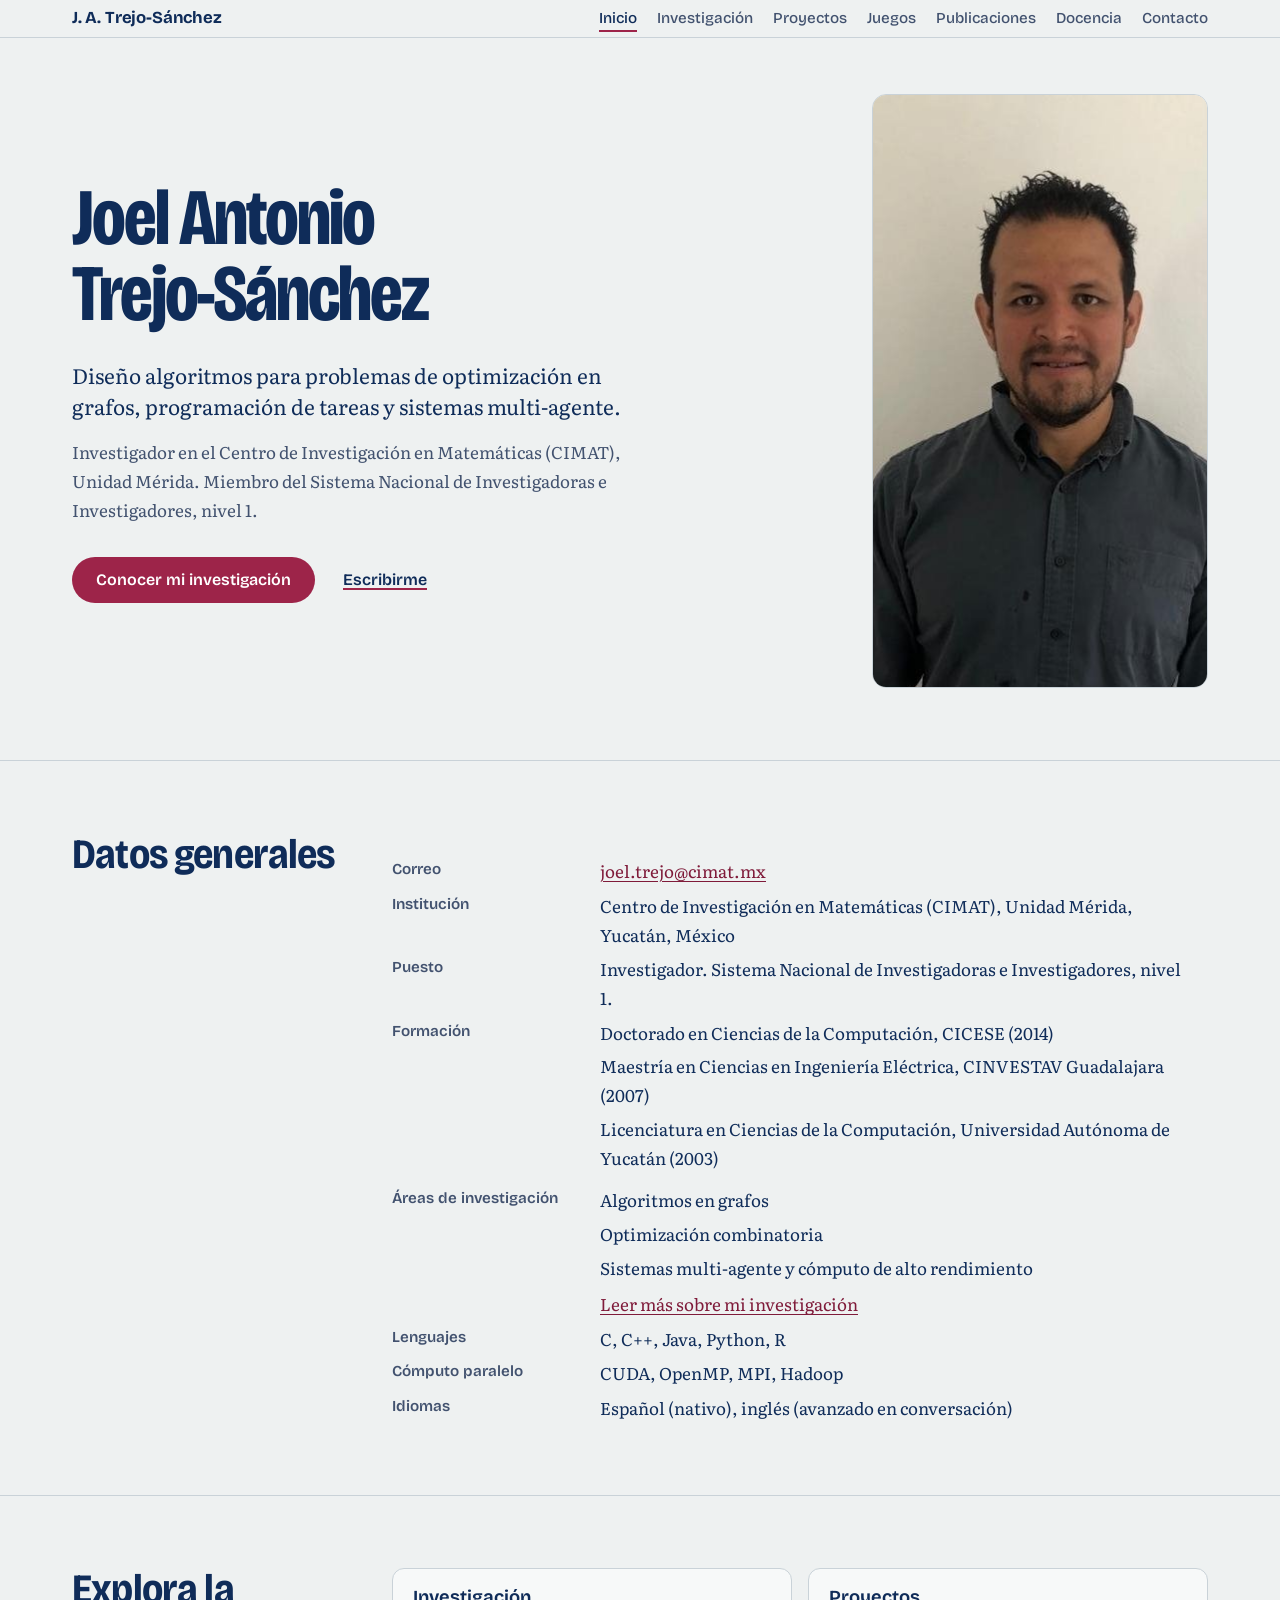
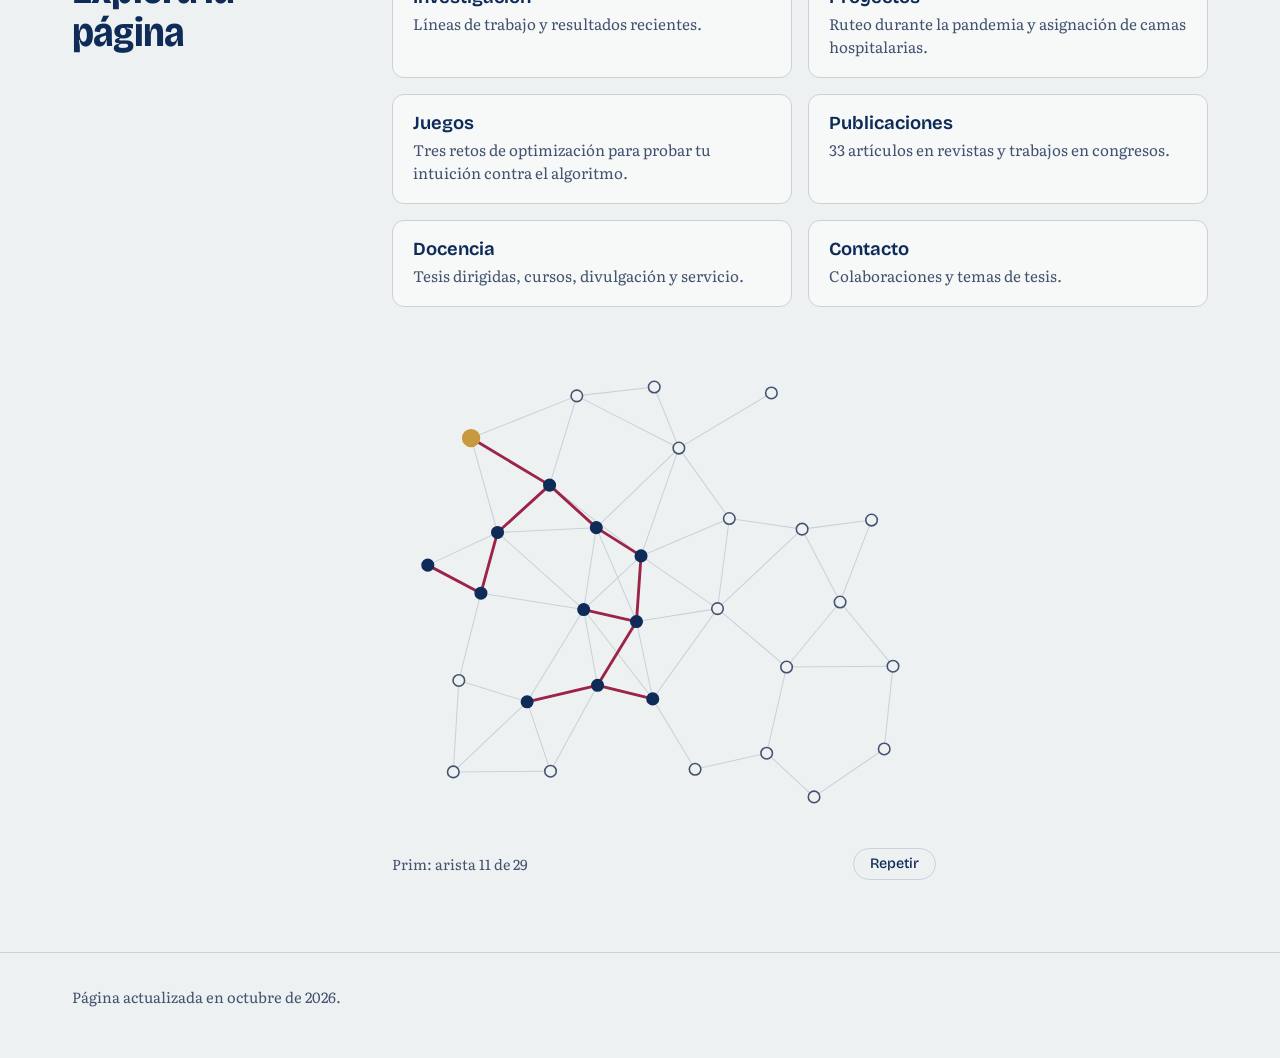
==== commit 6bc62972: "Add files via upload" ====
--- a/index.html
+++ b/index.html
@@ -16,7 +16,7 @@
 <link rel="stylesheet" href="https://fonts.googleapis.com/css2?family=Bricolage+Grotesque:opsz,wdth,wght@12..96,75..100,400..800&family=Literata:ital,opsz,wght@0,7..72,400..700;1,7..72,400..600&display=swap">
 <link rel="stylesheet" href="css/estilo.css">
 <script type="application/ld+json">
-{"@context":"https://schema.org","@type":"Person","name":"Joel Antonio Trejo-Sánchez","jobTitle":"Investigador por México","affiliation":{"@type":"Organization","name":"Centro de Investigación en Matemáticas (CIMAT), Unidad Mérida"},"email":"mailto:joel.trejo@cimat.mx","knowsAbout":["Algoritmos en grafos","Optimización combinatoria","Sistemas multi-agente","Cómputo de alto rendimiento"]}
+{"@context":"https://schema.org","@type":"Person","name":"Joel Antonio Trejo-Sánchez","jobTitle":"Investigador","affiliation":{"@type":"Organization","name":"Centro de Investigación en Matemáticas (CIMAT), Unidad Mérida"},"email":"mailto:joel.trejo@cimat.mx","knowsAbout":["Algoritmos en grafos","Optimización combinatoria","Sistemas multi-agente","Cómputo de alto rendimiento"]}
 </script>
 </head>
 <body>
@@ -43,7 +43,7 @@
     <div>
       <h1><span>Joel Antonio</span><span>Trejo-Sánchez</span></h1>
       <p class="lede">Diseño algoritmos para problemas de optimización en grafos, programación de tareas y sistemas multi-agente.</p>
-      <p class="role">Investigador por México en el Centro de Investigación en Matemáticas (CIMAT), Unidad Mérida. Miembro del Sistema Nacional de Investigadoras e Investigadores, nivel 1.</p>
+      <p class="role">Investigador en el Centro de Investigación en Matemáticas (CIMAT), Unidad Mérida. Miembro del Sistema Nacional de Investigadoras e Investigadores, nivel 1.</p>
       <div class="actions">
         <a class="btn" href="investigacion.html">Conocer mi investigación</a>
         <a class="link" href="mailto:joel.trejo@cimat.mx">Escribirme</a>
@@ -62,7 +62,7 @@
       <dl class="tools facts">
         <dt>Correo</dt><dd><a href="mailto:joel.trejo@cimat.mx">joel.trejo@cimat.mx</a></dd>
         <dt>Institución</dt><dd>Centro de Investigación en Matemáticas (CIMAT), Unidad Mérida, Yucatán, México</dd>
-        <dt>Puesto</dt><dd>Investigador por México. Sistema Nacional de Investigadoras e Investigadores, nivel 1.</dd>
+        <dt>Puesto</dt><dd>Investigador. Sistema Nacional de Investigadoras e Investigadores, nivel 1.</dd>
         <dt>Formación</dt>
         <dd><ul>
           <li>Doctorado en Ciencias de la Computación, CICESE (2014)</li>
